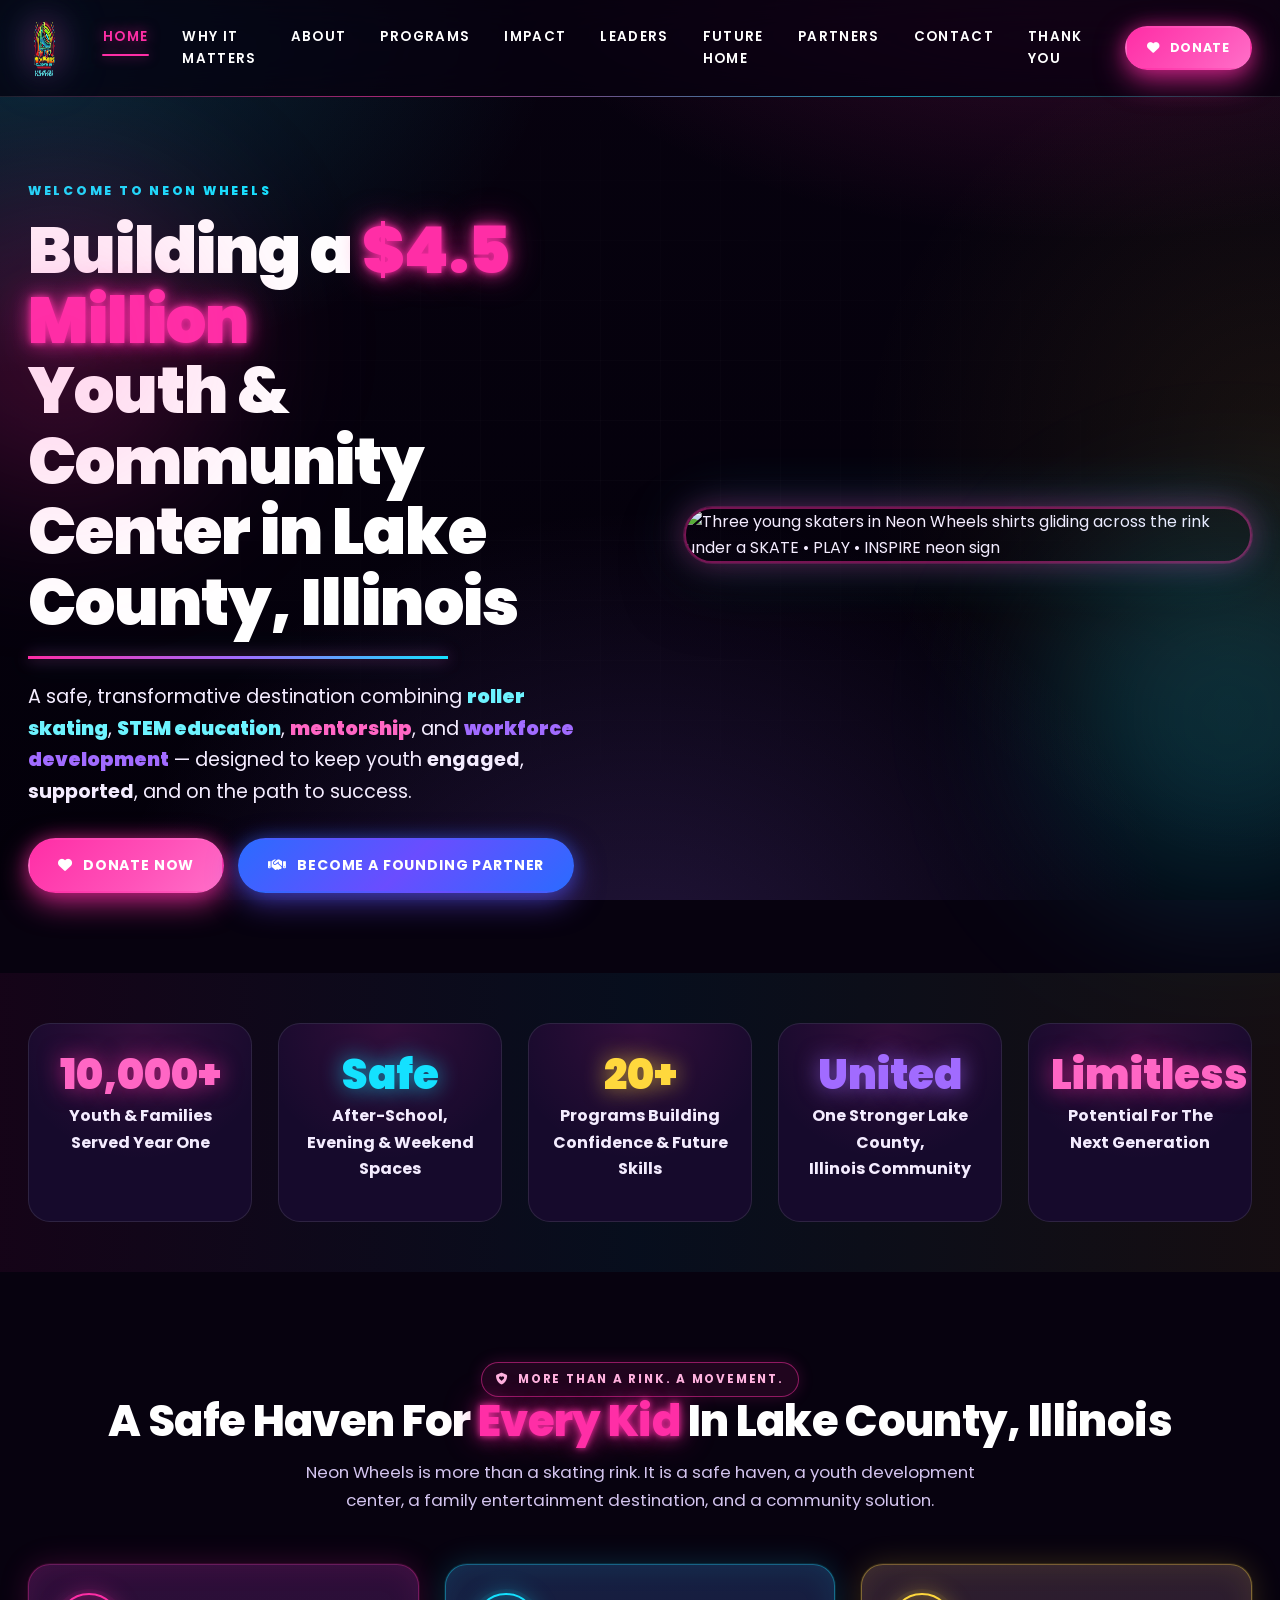
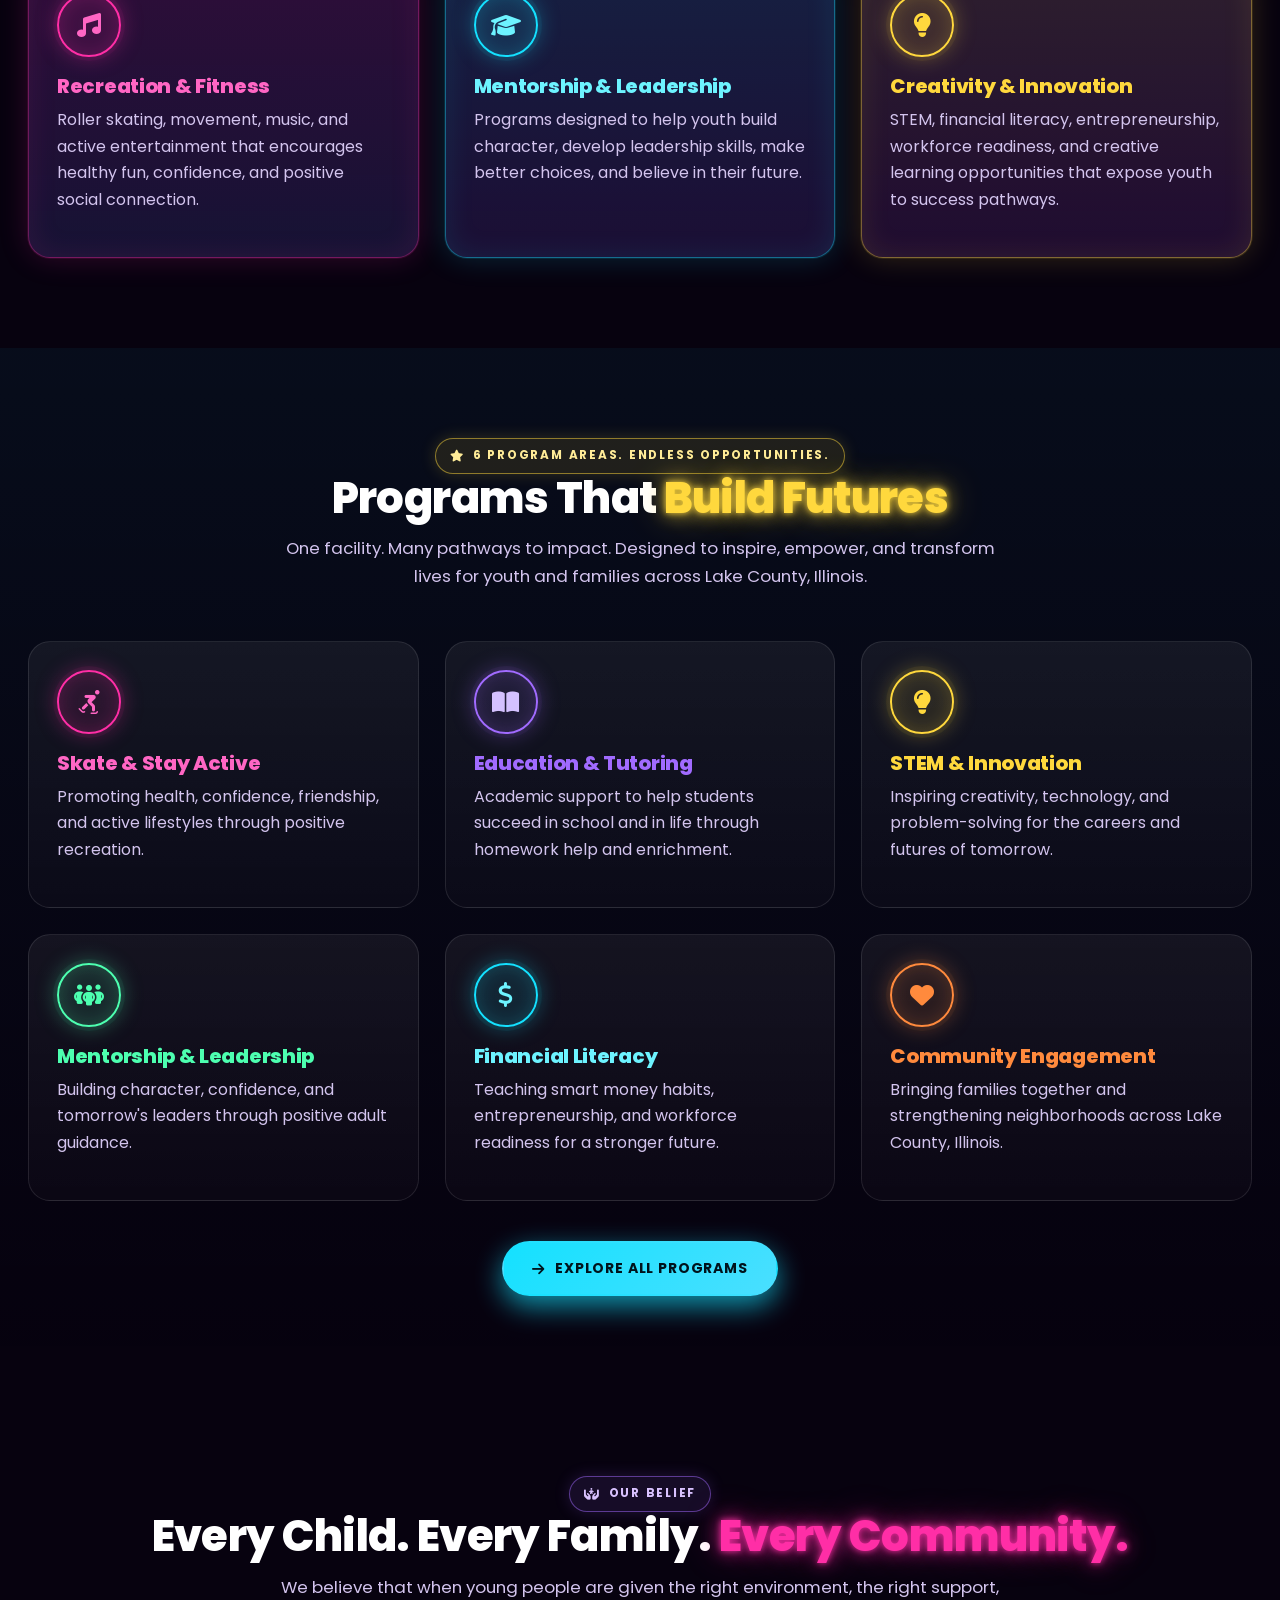
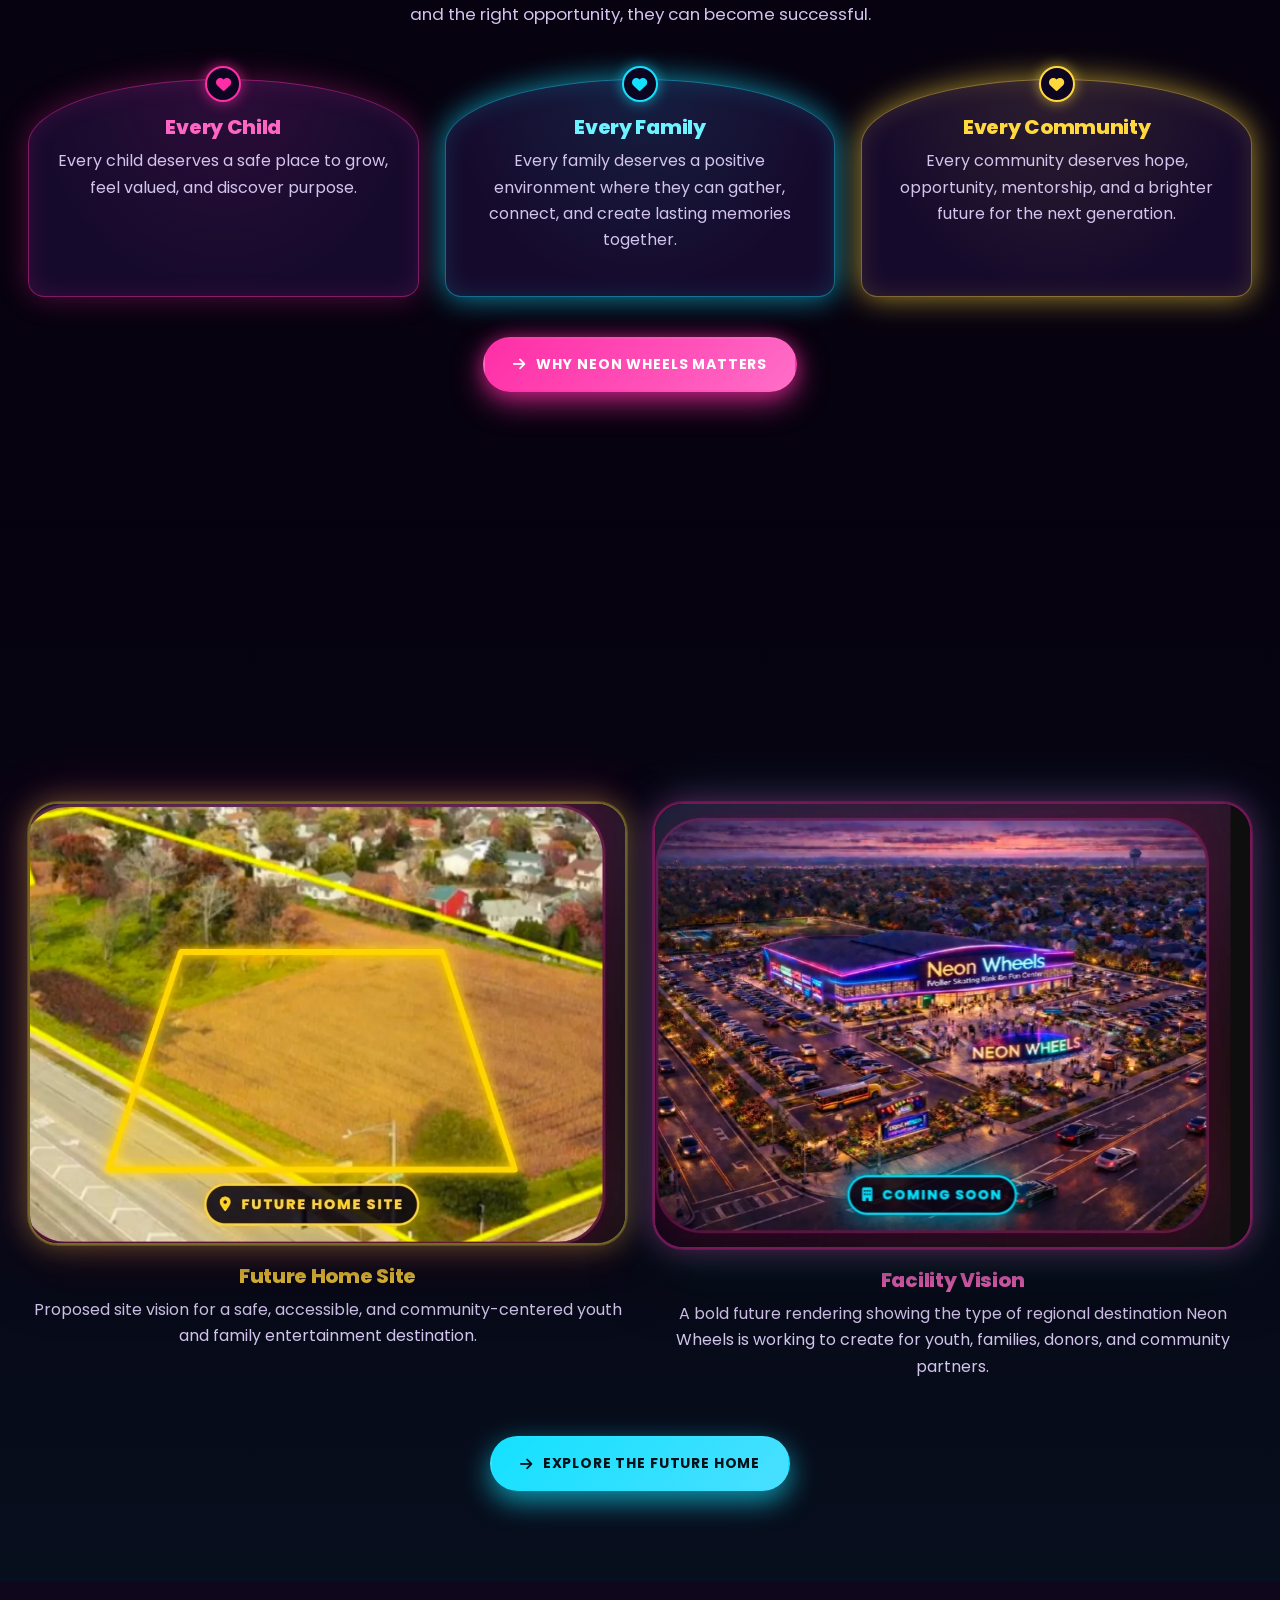
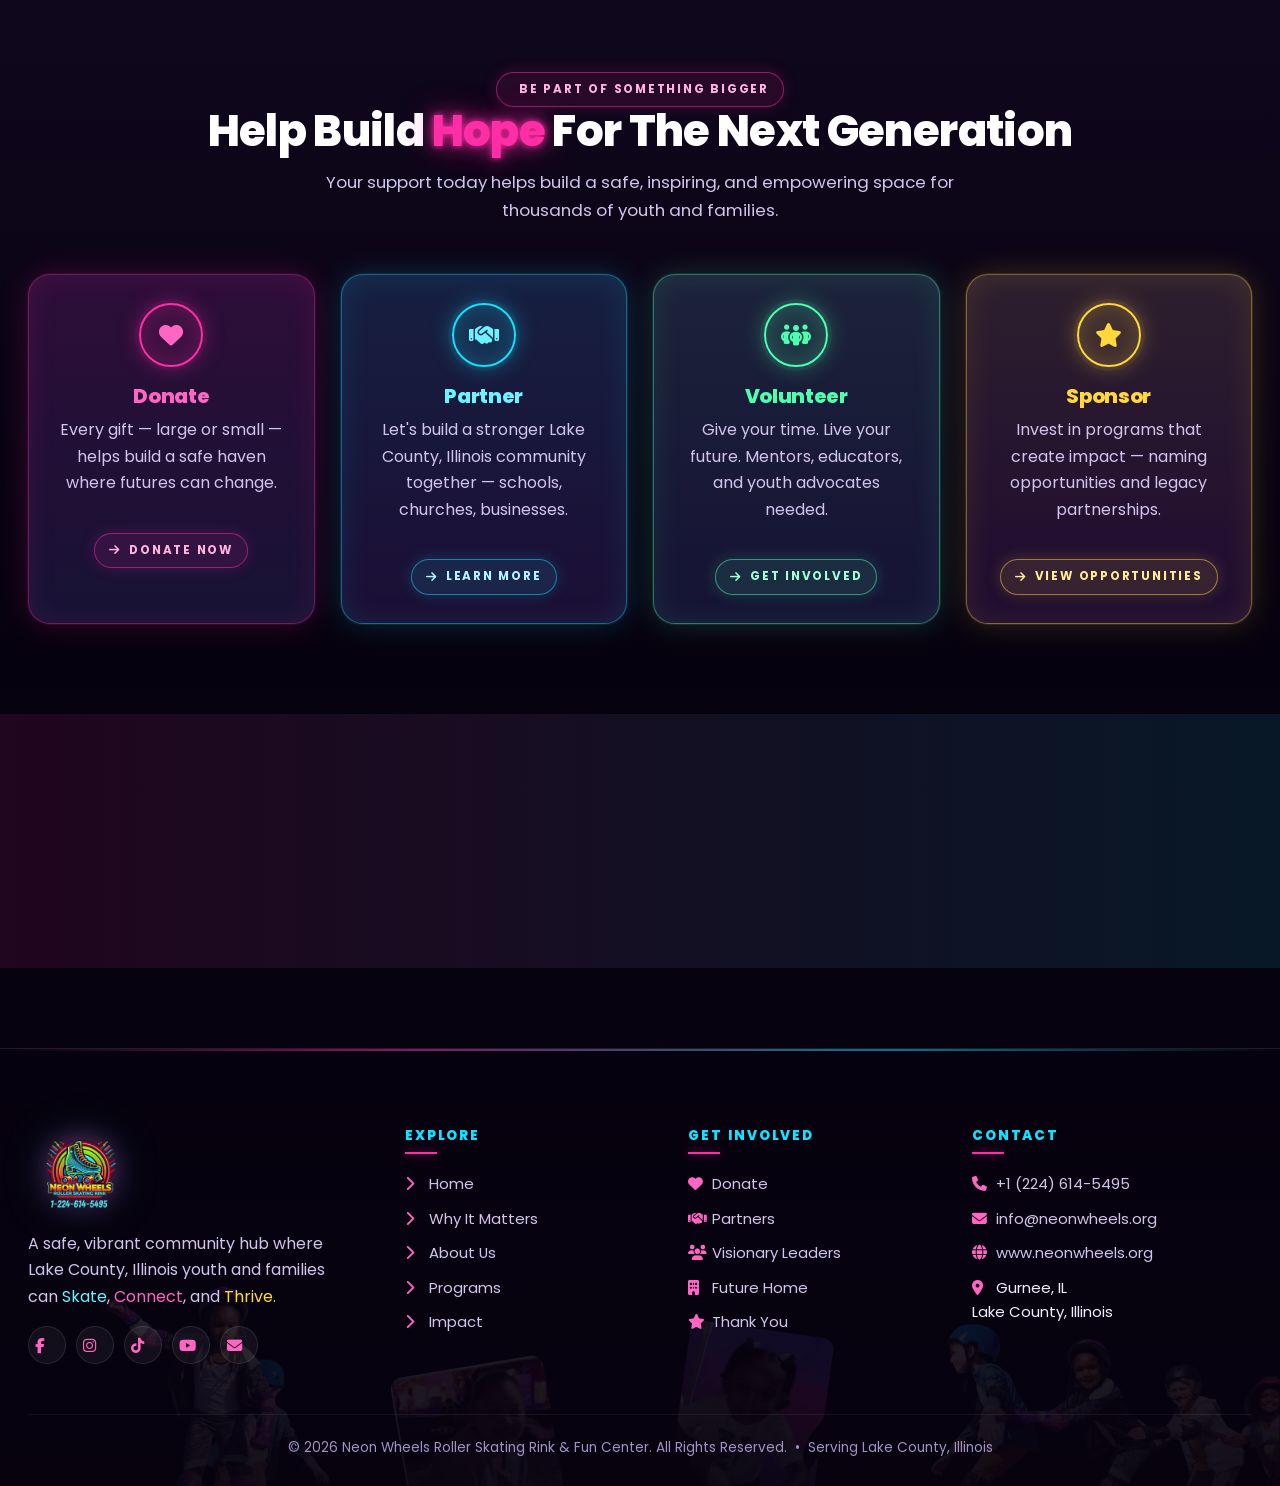
==== index.html @ 01888b35 "Home hero redesign + remove 501(c)(3) Nonprofit branding Home hero: - New copy matching design: eyeb" ====
<!DOCTYPE html>
<html lang="en">
<head>
<meta charset="UTF-8">
<meta name="viewport" content="width=device-width, initial-scale=1.0">
<title>Neon Wheels Roller Skating Rink & Fun Center | Transforming Youth & Community</title>
<meta name="description" content="A safe haven where Lake County, Illinois kids and families can skate, connect, learn, grow, and thrive. Programs that build futures.">
<link rel="icon" type="image/png" href="assets/images/logo.png">
<link rel="preconnect" href="https://fonts.googleapis.com">
<link rel="preconnect" href="https://fonts.gstatic.com" crossorigin>
<link href="https://fonts.googleapis.com/css2?family=Poppins:wght@400;500;600;700;800;900&family=Dancing+Script:wght@600;700&display=swap" rel="stylesheet">
<link rel="stylesheet" href="https://cdnjs.cloudflare.com/ajax/libs/font-awesome/6.5.0/css/all.min.css">
<link rel="stylesheet" href="assets/css/styles.css">
</head>
<body>

<!-- ============= HEADER ============= -->
<header class="site-header">
  <div class="nav-wrap">
    <a class="logo-link" href="index.html"><img src="assets/images/logo.png" alt="Neon Wheels Roller Skating Rink & Fun Center"></a>
    <button class="nav-toggle" aria-label="Toggle menu"><i class="fa-solid fa-bars"></i></button>
    <ul class="nav-menu" id="nav">
      <li><a href="index.html" class="active">Home</a></li>
      <li><a href="why-neon-wheels-matters.html">Why It Matters</a></li>
      <li><a href="about.html">About</a></li>
      <li><a href="programs.html">Programs</a></li>
      <li><a href="impact.html">Impact</a></li>
      <li><a href="leadership.html">Leaders</a></li>
      <li><a href="future-home.html">Future Home</a></li>
      <li><a href="partners.html">Partners</a></li>
      <li><a href="contact.html">Contact</a></li>
      <li><a href="thank-you.html">Thank You</a></li>
    </ul>
    <a href="donate.html" class="btn btn-pink btn-sm"><i class="fa-solid fa-heart"></i> Donate</a>
  </div>
</header>

<!-- ============= HERO ============= -->
<section class="hero">
  <div class="container">
    <div class="hero-grid">
      <div class="reveal">
        <span class="eyebrow">Welcome To Neon Wheels</span>
        <h1>
          Building a <span class="neon-text-pink">$4.5 Million</span><br>
          Youth &amp; Community<br>
          Center in Lake County, Illinois
        </h1>
        <hr class="neon-divider hero-divider">
        <p class="lead">A safe, transformative destination combining <span class="t-cyan fw-900">roller skating</span>, <span class="t-cyan fw-900">STEM education</span>, <span class="t-pink fw-900">mentorship</span>, and <span class="t-purple fw-900">workforce development</span> — designed to keep youth <strong>engaged</strong>, <strong>supported</strong>, and on the path to success.</p>
        <div class="cta-row mt-3">
          <a class="btn btn-pink pulse" href="donate.html"><i class="fa-solid fa-heart"></i> Donate Now</a>
          <a class="btn btn-founding" href="partners.html"><i class="fa-solid fa-handshake"></i> Become A Founding Partner</a>
        </div>
      </div>

      <div class="reveal">
        <div class="neon-frame pink">
          <img src="assets/images/doc/home-hero.png" alt="Three young skaters in Neon Wheels shirts gliding across the rink under a SKATE • PLAY • INSPIRE neon sign">
        </div>
      </div>
    </div>
  </div>

  <div class="blob" style="top: 10%; left: -8%; width: 320px; height: 320px; background: rgba(255,46,166,0.20);"></div>
  <div class="blob" style="top: 50%; right: -10%; width: 360px; height: 360px; background: rgba(20,225,255,0.18);"></div>
</section>

<!-- ============= IMPACT STATS BAND ============= -->
<section class="section-sm" style="background: linear-gradient(90deg, rgba(255,46,166,0.06), rgba(20,225,255,0.06), rgba(255,216,61,0.06));">
  <div class="container">
    <div class="grid grid-5">
      <div class="stat-card reveal">
        <div class="stat-num pink">10,000+</div>
        <div class="stat-label">Youth &amp; Families<br>Served Year One</div>
      </div>
      <div class="stat-card reveal">
        <div class="stat-num">Safe</div>
        <div class="stat-label">After-School,<br>Evening &amp; Weekend Spaces</div>
      </div>
      <div class="stat-card reveal">
        <div class="stat-num yellow">20+</div>
        <div class="stat-label">Programs Building<br>Confidence &amp; Future Skills</div>
      </div>
      <div class="stat-card reveal">
        <div class="stat-num purple">United</div>
        <div class="stat-label">One Stronger Lake County,<br>Illinois Community</div>
      </div>
      <div class="stat-card reveal">
        <div class="stat-num pink">Limitless</div>
        <div class="stat-label">Potential For The<br>Next Generation</div>
      </div>
    </div>
  </div>
</section>

<!-- ============= MORE THAN A RINK ============= -->
<section class="section">
  <div class="container">
    <div class="section-title reveal">
      <span class="badge badge-pink"><i class="fa-solid fa-shield-heart"></i> More Than A Rink. A Movement.</span>
      <h2>A Safe Haven For <span class="neon-text-pink">Every Kid</span> In Lake County, Illinois</h2>
      <p>Neon Wheels is more than a skating rink. It is a safe haven, a youth development center, a family entertainment destination, and a community solution.</p>
    </div>

    <div class="grid grid-3">

      <div class="neon-card reveal">
        <span class="icon-badge"><i class="fa-solid fa-music"></i></span>
        <h3 class="t-pink">Recreation &amp; Fitness</h3>
        <p>Roller skating, movement, music, and active entertainment that encourages healthy fun, confidence, and positive social connection.</p>
      </div>

      <div class="neon-card cyan reveal">
        <span class="icon-badge cyan"><i class="fa-solid fa-graduation-cap"></i></span>
        <h3 class="t-cyan">Mentorship &amp; Leadership</h3>
        <p>Programs designed to help youth build character, develop leadership skills, make better choices, and believe in their future.</p>
      </div>

      <div class="neon-card yellow reveal">
        <span class="icon-badge yellow"><i class="fa-solid fa-lightbulb"></i></span>
        <h3 class="t-yellow">Creativity &amp; Innovation</h3>
        <p>STEM, financial literacy, entrepreneurship, workforce readiness, and creative learning opportunities that expose youth to success pathways.</p>
      </div>

    </div>
  </div>
</section>

<!-- ============= PROGRAMS THAT BUILD FUTURES ============= -->
<section class="section" style="background: linear-gradient(180deg, rgba(20,225,255,0.05), transparent);">
  <div class="container">
    <div class="section-title reveal">
      <span class="badge badge-yellow"><i class="fa-solid fa-star"></i> 6 Program Areas. Endless Opportunities.</span>
      <h2>Programs That <span class="neon-text-yellow">Build Futures</span></h2>
      <p>One facility. Many pathways to impact. Designed to inspire, empower, and transform lives for youth and families across Lake County, Illinois.</p>
    </div>

    <div class="grid grid-3">

      <a href="programs.html" class="card reveal" style="text-decoration:none; color:inherit;">
        <span class="icon-badge"><i class="fa-solid fa-person-skating"></i></span>
        <h3 class="t-pink">Skate &amp; Stay Active</h3>
        <p>Promoting health, confidence, friendship, and active lifestyles through positive recreation.</p>
      </a>

      <a href="programs.html" class="card reveal" style="text-decoration:none; color:inherit;">
        <span class="icon-badge purple"><i class="fa-solid fa-book-open"></i></span>
        <h3 class="t-purple">Education &amp; Tutoring</h3>
        <p>Academic support to help students succeed in school and in life through homework help and enrichment.</p>
      </a>

      <a href="programs.html" class="card reveal" style="text-decoration:none; color:inherit;">
        <span class="icon-badge yellow"><i class="fa-solid fa-lightbulb"></i></span>
        <h3 class="t-yellow">STEM &amp; Innovation</h3>
        <p>Inspiring creativity, technology, and problem-solving for the careers and futures of tomorrow.</p>
      </a>

      <a href="programs.html" class="card reveal" style="text-decoration:none; color:inherit;">
        <span class="icon-badge green"><i class="fa-solid fa-people-group"></i></span>
        <h3 class="t-green">Mentorship &amp; Leadership</h3>
        <p>Building character, confidence, and tomorrow's leaders through positive adult guidance.</p>
      </a>

      <a href="programs.html" class="card reveal" style="text-decoration:none; color:inherit;">
        <span class="icon-badge cyan"><i class="fa-solid fa-dollar-sign"></i></span>
        <h3 class="t-cyan">Financial Literacy</h3>
        <p>Teaching smart money habits, entrepreneurship, and workforce readiness for a stronger future.</p>
      </a>

      <a href="programs.html" class="card reveal" style="text-decoration:none; color:inherit;">
        <span class="icon-badge orange"><i class="fa-solid fa-heart"></i></span>
        <h3 style="color:var(--orange);">Community Engagement</h3>
        <p>Bringing families together and strengthening neighborhoods across Lake County, Illinois.</p>
      </a>

    </div>

    <div class="t-center mt-4 reveal">
      <a class="btn btn-cyan" href="programs.html"><i class="fa-solid fa-arrow-right"></i> Explore All Programs</a>
    </div>
  </div>
</section>

<!-- ============= EVERY CHILD / EVERY FAMILY / EVERY COMMUNITY ============= -->
<section class="section">
  <div class="container">
    <div class="section-title reveal">
      <span class="badge badge-purple"><i class="fa-solid fa-hands-holding-child"></i> Our Belief</span>
      <h2>Every Child. Every Family. <span class="neon-text-pink">Every Community.</span></h2>
      <p>We believe that when young people are given the right environment, the right support, and the right opportunity, they can become successful.</p>
    </div>

    <div class="grid grid-3">

      <div class="heart-box reveal">
        <h3 class="t-pink">Every Child</h3>
        <p>Every child deserves a safe place to grow, feel valued, and discover purpose.</p>
      </div>

      <div class="heart-box cyan reveal">
        <h3 class="t-cyan">Every Family</h3>
        <p>Every family deserves a positive environment where they can gather, connect, and create lasting memories together.</p>
      </div>

      <div class="heart-box yellow reveal">
        <h3 class="t-yellow">Every Community</h3>
        <p>Every community deserves hope, opportunity, mentorship, and a brighter future for the next generation.</p>
      </div>

    </div>

    <div class="t-center mt-4 reveal">
      <a class="btn btn-pink" href="why-neon-wheels-matters.html"><i class="fa-solid fa-arrow-right"></i> Why Neon Wheels Matters</a>
    </div>
  </div>
</section>

<!-- ============= FUTURE HOME PREVIEW ============= -->
<section class="section" style="background: linear-gradient(180deg, transparent, rgba(20,225,255,0.06));">
  <div class="container">
    <div class="section-title reveal">
      <span class="badge badge-cyan"><i class="fa-solid fa-building"></i> The Future Home</span>
      <h2>From Vision To <span class="neon-text-cyan">Community Landmark</span></h2>
      <p>These future home visuals help donors, sponsors, and community partners see the dream becoming real — from the proposed site to the transformational facility vision we are building for Lake County, Illinois youth and families.</p>
    </div>

    <div class="grid grid-2">

      <div class="reveal">
        <div class="neon-frame yellow">
          <img src="assets/images/doc/home-future-site-preview.png" alt="Future Home Site — proposed land for Neon Wheels in Lake County, Illinois">
        </div>
        <h3 class="mt-2 t-yellow t-center">Future Home Site</h3>
        <p class="t-center">Proposed site vision for a safe, accessible, and community-centered youth and family entertainment destination.</p>
      </div>

      <div class="reveal">
        <div class="neon-frame pink">
          <img src="assets/images/doc/home-facility-vision-preview.png" alt="Facility Vision — bold rendering of the future Neon Wheels regional destination">
        </div>
        <h3 class="mt-2 t-pink t-center">Facility Vision</h3>
        <p class="t-center">A bold future rendering showing the type of regional destination Neon Wheels is working to create for youth, families, donors, and community partners.</p>
      </div>

    </div>

    <div class="t-center mt-4 reveal">
      <a class="btn btn-cyan" href="future-home.html"><i class="fa-solid fa-arrow-right"></i> Explore The Future Home</a>
    </div>
  </div>
</section>

<!-- ============= JOIN US CTA ============= -->
<section class="section" style="background: linear-gradient(180deg, rgba(161,107,255,0.06), transparent);">
  <div class="container">
    <div class="section-title reveal">
      <span class="badge badge-pink"><i class="fa-solid fa-hands-holding-heart"></i> Be Part Of Something Bigger</span>
      <h2>Help Build <span class="neon-text-pink">Hope</span> For The Next Generation</h2>
      <p>Your support today helps build a safe, inspiring, and empowering space for thousands of youth and families.</p>
    </div>

    <div class="grid grid-4">

      <a href="donate.html" class="neon-card reveal" style="text-decoration:none; color:inherit; text-align:center;">
        <span class="icon-badge"><i class="fa-solid fa-heart"></i></span>
        <h3 class="t-pink">Donate</h3>
        <p>Every gift — large or small — helps build a safe haven where futures can change.</p>
        <span class="badge badge-pink mt-2"><i class="fa-solid fa-arrow-right"></i> Donate Now</span>
      </a>

      <a href="partners.html" class="neon-card cyan reveal" style="text-decoration:none; color:inherit; text-align:center;">
        <span class="icon-badge cyan"><i class="fa-solid fa-handshake"></i></span>
        <h3 class="t-cyan">Partner</h3>
        <p>Let's build a stronger Lake County, Illinois community together — schools, churches, businesses.</p>
        <span class="badge badge-cyan mt-2"><i class="fa-solid fa-arrow-right"></i> Learn More</span>
      </a>

      <a href="contact.html" class="neon-card green reveal" style="text-decoration:none; color:inherit; text-align:center;">
        <span class="icon-badge green"><i class="fa-solid fa-people-group"></i></span>
        <h3 class="t-green">Volunteer</h3>
        <p>Give your time. Live your future. Mentors, educators, and youth advocates needed.</p>
        <span class="badge badge-green mt-2"><i class="fa-solid fa-arrow-right"></i> Get Involved</span>
      </a>

      <a href="partners.html" class="neon-card yellow reveal" style="text-decoration:none; color:inherit; text-align:center;">
        <span class="icon-badge yellow"><i class="fa-solid fa-star"></i></span>
        <h3 class="t-yellow">Sponsor</h3>
        <p>Invest in programs that create impact — naming opportunities and legacy partnerships.</p>
        <span class="badge badge-yellow mt-2"><i class="fa-solid fa-arrow-right"></i> View Opportunities</span>
      </a>

    </div>
  </div>
</section>

<!-- ============= LEGACY STRIP ============= -->
<section class="section-sm" style="background: linear-gradient(90deg, rgba(255,46,166,0.10), rgba(20,225,255,0.10));">
  <div class="container t-center reveal">
    <p class="script t-cyan" style="font-size:2rem; margin-bottom:0;">Entertainment • Education • Empowerment • Community</p>
    <p class="script t-pink" style="font-size:2.4rem;">Together, we are creating a legacy.</p>
  </div>
</section>

<!-- ============= FOOTER ============= -->
<footer class="site-footer">
  <div class="container">
    <div class="footer-grid">
      <div class="footer-logo">
        <img src="assets/images/logo.png" alt="Neon Wheels">
        <p>A safe, vibrant community hub where Lake County, Illinois youth and families can <span class="t-cyan">Skate</span>, <span class="t-pink">Connect</span>, and <span class="t-yellow">Thrive</span>.</p>
        <div class="social-row">
          <span><i class="fa-brands fa-facebook-f"></i></span>
          <span><i class="fa-brands fa-instagram"></i></span>
          <span><i class="fa-brands fa-tiktok"></i></span>
          <span><i class="fa-brands fa-youtube"></i></span>
          <span><i class="fa-solid fa-envelope"></i></span>
        </div>
      </div>
      <div>
        <h4>Explore</h4>
        <ul>
          <li><a href="index.html"><i class="fa-solid fa-chevron-right"></i>Home</a></li>
          <li><a href="why-neon-wheels-matters.html"><i class="fa-solid fa-chevron-right"></i>Why It Matters</a></li>
          <li><a href="about.html"><i class="fa-solid fa-chevron-right"></i>About Us</a></li>
          <li><a href="programs.html"><i class="fa-solid fa-chevron-right"></i>Programs</a></li>
          <li><a href="impact.html"><i class="fa-solid fa-chevron-right"></i>Impact</a></li>
        </ul>
      </div>
      <div>
        <h4>Get Involved</h4>
        <ul>
          <li><a href="donate.html"><i class="fa-solid fa-heart"></i>Donate</a></li>
          <li><a href="partners.html"><i class="fa-solid fa-handshake"></i>Partners</a></li>
          <li><a href="leadership.html"><i class="fa-solid fa-users"></i>Visionary Leaders</a></li>
          <li><a href="future-home.html"><i class="fa-solid fa-building"></i>Future Home</a></li>
          <li><a href="thank-you.html"><i class="fa-solid fa-star"></i>Thank You</a></li>
        </ul>
      </div>
      <div>
        <h4>Contact</h4>
        <ul>
          <li><i class="fa-solid fa-phone"></i><a href="tel:+12246145495">+1 (224) 614-5495</a></li>
          <li><i class="fa-solid fa-envelope"></i><a href="mailto:info@neonwheels.org">info@neonwheels.org</a></li>
          <li><i class="fa-solid fa-globe"></i><a href="https://www.neonwheels.org">www.neonwheels.org</a></li>
          <li><i class="fa-solid fa-location-dot"></i>Gurnee, IL<br>Lake County, Illinois</li>
        </ul>
      </div>
    </div>
    <div class="footer-copy">
      © 2026 Neon Wheels Roller Skating Rink &amp; Fun Center. All Rights Reserved. &nbsp;•&nbsp; Serving Lake County, Illinois
    </div>
  </div>
</footer>

<script src="assets/js/main.js"></script>
</body>
</html>
---- assets/css/styles.css ----
/* =============================================================
   NEON WHEELS — Professional Design System
   Bright neon brand on deep electric-night background
   ============================================================= */

:root {
  /* surfaces */
  --bg:        #07020f;
  --bg-2:      #0c0420;
  --bg-3:      #140632;
  --panel:     #160a2c;
  --panel-2:   #1d0d3a;
  --panel-3:   #220f44;
  --line:      rgba(255,255,255,0.10);
  --line-2:    rgba(255,255,255,0.06);

  /* text */
  --white:     #ffffff;
  --text:      #f4ecff;
  --text-soft: #d3c4ee;
  --text-mute: #a193c3;

  /* neon palette */
  --pink:        #ff2ea6;
  --pink-soft:   #ff66c4;
  --pink-glow:   rgba(255, 46, 166, 0.65);

  --cyan:        #14e1ff;
  --cyan-soft:   #6df3ff;
  --cyan-glow:   rgba(20, 225, 255, 0.65);

  --yellow:      #ffd83d;
  --yellow-soft: #ffe87a;
  --yellow-glow: rgba(255, 216, 61, 0.65);

  --purple:      #a16bff;
  --purple-glow: rgba(161, 107, 255, 0.65);

  --green:       #4dffb0;
  --green-glow:  rgba(77, 255, 176, 0.55);

  --orange:      #ff8a3d;
  --orange-glow: rgba(255, 138, 61, 0.55);

  --radius:    14px;
  --radius-lg: 22px;
  --radius-xl: 30px;
  --max:       1280px;

  --shadow-card: 0 18px 50px rgba(0,0,0,0.45);
}

/* -------- reset / base -------- */
*, *::before, *::after { box-sizing: border-box; }

html { scroll-behavior: smooth; }

html, body { margin: 0; padding: 0; }

body {
  background: var(--bg);
  color: var(--text);
  font-family: 'Poppins', -apple-system, BlinkMacSystemFont, 'Segoe UI', system-ui, sans-serif;
  font-size: 16px;
  line-height: 1.65;
  min-height: 100vh;
  -webkit-font-smoothing: antialiased;
  text-rendering: optimizeLegibility;
  position: relative;
  overflow-x: hidden;
}

/* ambient cosmic background */
body::before {
  content: "";
  position: fixed;
  inset: 0;
  background:
    radial-gradient(1100px 600px at 85% -10%, rgba(255,46,166,0.22), transparent 55%),
    radial-gradient(1000px 600px at 0% 5%, rgba(20,225,255,0.18), transparent 55%),
    radial-gradient(900px 800px at 50% 110%, rgba(161,107,255,0.20), transparent 60%),
    radial-gradient(700px 700px at 100% 50%, rgba(255,216,61,0.08), transparent 60%),
    linear-gradient(180deg, #07020f 0%, #03000a 100%);
  z-index: -2;
  pointer-events: none;
}

/* faint grid texture */
body::after {
  content: "";
  position: fixed;
  inset: 0;
  background-image:
    linear-gradient(rgba(255,255,255,0.02) 1px, transparent 1px),
    linear-gradient(90deg, rgba(255,255,255,0.02) 1px, transparent 1px);
  background-size: 60px 60px;
  z-index: -1;
  pointer-events: none;
  mask-image: radial-gradient(ellipse at center, black 0%, transparent 70%);
}

img { max-width: 100%; display: block; }

a { color: var(--cyan-soft); text-decoration: none; transition: color .2s, opacity .2s; }
a:hover { color: var(--pink-soft); }

/* -------- typography -------- */
h1, h2, h3, h4, h5 {
  font-family: 'Poppins', sans-serif;
  font-weight: 800;
  letter-spacing: -0.015em;
  line-height: 1.1;
  margin: 0 0 0.5em;
  color: #fff;
}
h1 { font-size: clamp(2.4rem, 5.2vw, 4.2rem); font-weight: 900; }
h2 { font-size: clamp(1.8rem, 3.4vw, 2.8rem); }
h3 { font-size: 1.25rem; }
p  { margin: 0 0 1em; color: var(--text-soft); }

.script {
  font-family: 'Dancing Script', 'Brush Script MT', cursive;
  font-weight: 700;
}

/* neon outlined text */
.neon-text-pink {
  color: var(--pink);
  text-shadow:
    0 0 6px rgba(255,46,166,0.9),
    0 0 18px rgba(255,46,166,0.7),
    0 0 36px rgba(255,46,166,0.45);
}
.neon-text-cyan {
  color: var(--cyan);
  text-shadow:
    0 0 6px rgba(20,225,255,0.9),
    0 0 18px rgba(20,225,255,0.65),
    0 0 36px rgba(20,225,255,0.45);
}
.neon-text-yellow {
  color: var(--yellow);
  text-shadow:
    0 0 6px rgba(255,216,61,0.9),
    0 0 18px rgba(255,216,61,0.65),
    0 0 36px rgba(255,216,61,0.45);
}
.neon-text-purple {
  color: var(--purple);
  text-shadow:
    0 0 6px rgba(161,107,255,0.9),
    0 0 18px rgba(161,107,255,0.65),
    0 0 36px rgba(161,107,255,0.45);
}

.t-pink   { color: var(--pink-soft); }
.t-cyan   { color: var(--cyan-soft); }
.t-yellow { color: var(--yellow); }
.t-purple { color: var(--purple); }
.t-green  { color: var(--green); }
.t-soft   { color: var(--text-soft); }
.t-mute   { color: var(--text-mute); }
.t-white  { color: #fff; }
.t-center { text-align: center; }

.eyebrow {
  display: inline-block;
  font-size: 0.78rem;
  font-weight: 800;
  letter-spacing: 0.22em;
  text-transform: uppercase;
  color: var(--cyan);
  margin-bottom: 14px;
}

/* -------- layout helpers -------- */
.container { max-width: var(--max); margin: 0 auto; padding: 0 28px; }
.section   { padding: 90px 0; position: relative; }
.section-sm{ padding: 50px 0; position: relative; }

.grid { display: grid; gap: 26px; }
.grid-2 { grid-template-columns: repeat(2, 1fr); }
.grid-3 { grid-template-columns: repeat(3, 1fr); }
.grid-4 { grid-template-columns: repeat(4, 1fr); }
.grid-5 { grid-template-columns: repeat(5, 1fr); }
.grid-6 { grid-template-columns: repeat(6, 1fr); }

@media (max-width: 1100px) {
  .grid-5 { grid-template-columns: repeat(3, 1fr); }
  .grid-6 { grid-template-columns: repeat(3, 1fr); }
  .grid-4 { grid-template-columns: repeat(2, 1fr); }
  .grid-3 { grid-template-columns: repeat(2, 1fr); }
}
@media (max-width: 900px) {
  .grid-5 { grid-template-columns: repeat(2, 1fr); }
  .grid-6 { grid-template-columns: repeat(2, 1fr); }
}
@media (max-width: 700px) {
  .grid-2, .grid-3, .grid-4, .grid-5, .grid-6 { grid-template-columns: 1fr !important; }
  .section { padding: 50px 0; }
  .section-sm { padding: 36px 0; }
  .container { padding: 0 18px; }
}

/* Inline-style grid overrides (used heavily in pages) */
@media (max-width: 950px) {
  [style*="grid-template-columns: 1.4fr"],
  [style*="grid-template-columns: 1.5fr"],
  [style*="grid-template-columns: 1.05fr"],
  [style*="grid-template-columns: 0.9fr"],
  [style*="grid-template-columns: 0.7fr"],
  [style*="grid-template-columns: auto 1fr auto"],
  [style*="grid-template-columns: 1fr 0.9fr"],
  [style*="grid-template-columns: 1fr 1fr"] {
    grid-template-columns: 1fr !important;
  }
  [style*="grid-column: span 2"] {
    grid-column: auto !important;
  }
}

.cta-row {
  display: flex; gap: 14px; flex-wrap: wrap; align-items: center;
}
.flex { display: flex; }
.flex-center { display: flex; align-items: center; justify-content: center; }

.mb-0{margin-bottom:0;} .mb-1{margin-bottom:10px;} .mb-2{margin-bottom:20px;}
.mb-3{margin-bottom:30px;} .mt-1{margin-top:10px;} .mt-2{margin-top:20px;}
.mt-3{margin-top:30px;} .mt-4{margin-top:40px;}

/* -------- HEADER -------- */
.site-header {
  position: sticky;
  top: 0;
  z-index: 100;
  background: rgba(7,2,15,0.78);
  backdrop-filter: blur(18px) saturate(140%);
  -webkit-backdrop-filter: blur(18px) saturate(140%);
  border-bottom: 1px solid var(--line);
}
.site-header::after {
  content: "";
  position: absolute; left: 0; right: 0; bottom: -1px; height: 1px;
  background: linear-gradient(90deg, transparent, var(--pink) 30%, var(--cyan) 70%, transparent);
  opacity: 0.6;
}
.nav-wrap {
  max-width: var(--max);
  margin: 0 auto;
  padding: 12px 28px;
  display: flex; align-items: center; justify-content: space-between; gap: 28px;
}
.logo-link { display: flex; align-items: center; }
.logo-link img {
  height: 72px; width: auto;
  filter: drop-shadow(0 0 16px rgba(255,46,166,0.45)) drop-shadow(0 0 24px rgba(20,225,255,0.25));
  transition: filter .25s, transform .25s;
}
.logo-link:hover img {
  filter: drop-shadow(0 0 22px rgba(255,46,166,0.75)) drop-shadow(0 0 32px rgba(20,225,255,0.5));
  transform: scale(1.03);
}
.nav-menu {
  display: flex; list-style: none; margin: 0; padding: 0; gap: 6px;
}
.nav-menu a {
  display: inline-block;
  color: #fff;
  font-weight: 600;
  font-size: 0.84rem;
  text-transform: uppercase;
  letter-spacing: 0.1em;
  padding: 10px 14px;
  border-radius: 999px;
  position: relative;
  transition: color .2s, background .2s;
}
.nav-menu a:hover {
  color: var(--pink-soft);
  background: rgba(255,46,166,0.08);
}
.nav-menu a.active {
  color: var(--pink);
  text-shadow: 0 0 14px var(--pink-glow);
}
.nav-menu a.active::after {
  content: "";
  position: absolute;
  left: 18%; right: 18%; bottom: 2px;
  height: 2px;
  background: var(--pink);
  border-radius: 2px;
  box-shadow: 0 0 12px var(--pink-glow);
}
.nav-toggle {
  display: none;
  background: transparent;
  border: 1px solid var(--line);
  color: #fff;
  padding: 10px 13px;
  border-radius: 10px;
  font-size: 1.1rem;
  cursor: pointer;
}
@media (max-width: 1100px) {
  .nav-menu { display: none; }
  .nav-toggle { display: inline-flex; }
  .nav-menu.open {
    display: flex; flex-direction: column;
    position: absolute; top: 100%; left: 0; right: 0;
    background: rgba(7,2,15,0.98); padding: 18px 28px; gap: 6px;
    border-bottom: 1px solid var(--line);
  }
  .logo-link img { height: 56px; }
}

/* -------- BUTTONS -------- */
.btn {
  display: inline-flex; align-items: center; justify-content: center; gap: 10px;
  padding: 14px 28px;
  border-radius: 999px;
  font-weight: 700;
  font-size: 0.88rem;
  letter-spacing: 0.06em;
  text-transform: uppercase;
  text-decoration: none;
  cursor: pointer;
  border: 2px solid transparent;
  transition: transform .18s cubic-bezier(.16,1,.3,1), box-shadow .25s, background .25s, color .25s, border-color .25s;
  position: relative;
  white-space: nowrap;
}
.btn:hover { transform: translateY(-2px); }
.btn:active { transform: translateY(0); }

.btn-pink {
  background: linear-gradient(135deg, #ff2ea6 0%, #ff52b9 60%, #ff6fc8 100%);
  color: #fff;
  box-shadow: 0 10px 30px var(--pink-glow), 0 0 18px rgba(255,46,166,0.4);
}
.btn-pink:hover { color: #fff; box-shadow: 0 14px 36px var(--pink-glow), 0 0 30px rgba(255,46,166,0.65); }

.btn-cyan {
  background: linear-gradient(135deg, #14e1ff 0%, #4adfff 100%);
  color: #00131c;
  box-shadow: 0 10px 28px var(--cyan-glow);
}
.btn-cyan:hover { color: #00131c; box-shadow: 0 14px 36px var(--cyan-glow); }

.btn-yellow {
  background: linear-gradient(135deg, #ffd83d 0%, #ffea7e 100%);
  color: #2a1a00;
  box-shadow: 0 10px 28px var(--yellow-glow);
}

.btn-outline {
  background: rgba(255,255,255,0.04);
  color: #fff;
  border-color: rgba(255,255,255,0.25);
  backdrop-filter: blur(6px);
}
.btn-outline:hover {
  color: var(--cyan);
  border-color: var(--cyan);
  box-shadow: 0 0 18px var(--cyan-glow);
}

.btn-ghost-pink {
  background: rgba(255,46,166,0.10);
  color: var(--pink-soft);
  border-color: rgba(255,46,166,0.45);
}
.btn-ghost-pink:hover { color: #fff; background: rgba(255,46,166,0.20); box-shadow: 0 0 22px var(--pink-glow); }

/* Founding Partner — blue → purple → blue gradient */
.btn-founding {
  background: linear-gradient(135deg, #2b6bff 0%, #6a4dff 50%, #2b6bff 100%);
  color: #fff;
  box-shadow: 0 10px 30px rgba(106,77,255,0.5), 0 0 18px rgba(43,107,255,0.4);
}
.btn-founding:hover {
  color: #fff;
  box-shadow: 0 14px 36px rgba(106,77,255,0.7), 0 0 30px rgba(43,107,255,0.6);
}

/* Hero divider — short pink→cyan gradient line under the h1 */
.neon-divider.hero-divider {
  margin: 18px 0 22px;
  max-width: 420px;
  height: 3px;
  background: linear-gradient(90deg, var(--pink) 0%, var(--purple) 50%, var(--cyan) 100%);
  box-shadow: 0 0 14px rgba(255,46,166,0.5), 0 0 22px rgba(20,225,255,0.4);
}

.btn-sm { padding: 10px 20px; font-size: 0.78rem; }

/* -------- BADGES -------- */
.badge {
  display: inline-flex; align-items: center; gap: 8px;
  padding: 7px 14px;
  border-radius: 999px;
  font-size: 0.74rem; font-weight: 700;
  letter-spacing: 0.15em; text-transform: uppercase;
  border: 1px solid var(--line);
  background: rgba(255,255,255,0.04);
}
.badge-pink   { color:#ffb3df; border-color:rgba(255,46,166,0.5);  background:rgba(255,46,166,0.10); box-shadow: 0 0 16px rgba(255,46,166,0.18); }
.badge-cyan   { color:#b8f4ff; border-color:rgba(20,225,255,0.5);  background:rgba(20,225,255,0.10); box-shadow: 0 0 16px rgba(20,225,255,0.18); }
.badge-yellow { color:#ffec98; border-color:rgba(255,216,61,0.5);  background:rgba(255,216,61,0.10); box-shadow: 0 0 16px rgba(255,216,61,0.18); }
.badge-purple { color:#d9c2ff; border-color:rgba(161,107,255,0.5); background:rgba(161,107,255,0.10); box-shadow: 0 0 16px rgba(161,107,255,0.18); }
.badge-green  { color:#a4ffd7; border-color:rgba(77,255,176,0.5);  background:rgba(77,255,176,0.10); box-shadow: 0 0 16px rgba(77,255,176,0.18); }

/* -------- CARDS -------- */
.card {
  background: linear-gradient(180deg, rgba(255,255,255,0.06), rgba(255,255,255,0.02));
  border: 1px solid var(--line);
  border-radius: var(--radius-lg);
  padding: 28px;
  transition: transform .25s cubic-bezier(.16,1,.3,1), border-color .25s, box-shadow .25s;
}
.card:hover {
  transform: translateY(-4px);
  border-color: rgba(255,255,255,0.18);
  box-shadow: var(--shadow-card);
}

.neon-card {
  position: relative;
  background:
    linear-gradient(180deg, rgba(255,46,166,0.10), rgba(20,225,255,0.04)),
    var(--panel);
  border-radius: var(--radius-lg);
  padding: 28px;
  border: 1.5px solid rgba(255,46,166,0.35);
  box-shadow:
    inset 0 0 30px rgba(255,46,166,0.10),
    0 0 0 1px rgba(255,46,166,0.10),
    0 0 30px rgba(255,46,166,0.18);
  transition: transform .25s, box-shadow .25s, border-color .25s;
}
.neon-card:hover {
  transform: translateY(-4px);
  border-color: rgba(255,46,166,0.65);
  box-shadow:
    inset 0 0 32px rgba(255,46,166,0.16),
    0 0 0 1px rgba(255,46,166,0.30),
    0 0 50px rgba(255,46,166,0.32);
}

.neon-card.cyan {
  background: linear-gradient(180deg, rgba(20,225,255,0.10), rgba(161,107,255,0.04)), var(--panel);
  border-color: rgba(20,225,255,0.40);
  box-shadow: inset 0 0 30px rgba(20,225,255,0.10), 0 0 0 1px rgba(20,225,255,0.10), 0 0 30px rgba(20,225,255,0.18);
}
.neon-card.cyan:hover { border-color: rgba(20,225,255,0.65); box-shadow: inset 0 0 32px rgba(20,225,255,0.16), 0 0 0 1px rgba(20,225,255,0.30), 0 0 50px rgba(20,225,255,0.32); }

.neon-card.yellow {
  background: linear-gradient(180deg, rgba(255,216,61,0.10), rgba(255,46,166,0.04)), var(--panel);
  border-color: rgba(255,216,61,0.40);
  box-shadow: inset 0 0 30px rgba(255,216,61,0.10), 0 0 0 1px rgba(255,216,61,0.10), 0 0 30px rgba(255,216,61,0.18);
}
.neon-card.yellow:hover { border-color: rgba(255,216,61,0.65); box-shadow: inset 0 0 32px rgba(255,216,61,0.16), 0 0 0 1px rgba(255,216,61,0.30), 0 0 50px rgba(255,216,61,0.32); }

.neon-card.purple {
  background: linear-gradient(180deg, rgba(161,107,255,0.12), rgba(20,225,255,0.04)), var(--panel);
  border-color: rgba(161,107,255,0.40);
  box-shadow: inset 0 0 30px rgba(161,107,255,0.10), 0 0 0 1px rgba(161,107,255,0.10), 0 0 30px rgba(161,107,255,0.18);
}
.neon-card.purple:hover { border-color: rgba(161,107,255,0.65); box-shadow: inset 0 0 32px rgba(161,107,255,0.16), 0 0 0 1px rgba(161,107,255,0.30), 0 0 50px rgba(161,107,255,0.32); }

.neon-card.green {
  background: linear-gradient(180deg, rgba(77,255,176,0.10), rgba(20,225,255,0.04)), var(--panel);
  border-color: rgba(77,255,176,0.40);
  box-shadow: inset 0 0 30px rgba(77,255,176,0.10), 0 0 0 1px rgba(77,255,176,0.10), 0 0 30px rgba(77,255,176,0.18);
}
.neon-card.green:hover { border-color: rgba(77,255,176,0.65); box-shadow: inset 0 0 32px rgba(77,255,176,0.16), 0 0 0 1px rgba(77,255,176,0.30), 0 0 50px rgba(77,255,176,0.32); }

.neon-card.orange {
  background: linear-gradient(180deg, rgba(255,138,61,0.10), rgba(255,46,166,0.04)), var(--panel);
  border-color: rgba(255,138,61,0.40);
  box-shadow: inset 0 0 30px rgba(255,138,61,0.10), 0 0 0 1px rgba(255,138,61,0.10), 0 0 30px rgba(255,138,61,0.18);
}
.neon-card.orange:hover { border-color: rgba(255,138,61,0.65); box-shadow: inset 0 0 32px rgba(255,138,61,0.16), 0 0 0 1px rgba(255,138,61,0.30), 0 0 50px rgba(255,138,61,0.32); }

/* -------- ICON BADGES -------- */
.icon-badge {
  width: 64px; height: 64px;
  border-radius: 50%;
  display: inline-flex; align-items: center; justify-content: center;
  background: rgba(255,46,166,0.10);
  border: 2px solid var(--pink);
  color: var(--pink-soft);
  font-size: 1.5rem;
  margin-bottom: 18px;
  box-shadow:
    0 0 0 4px rgba(255,46,166,0.06),
    inset 0 0 18px rgba(255,46,166,0.18),
    0 0 22px rgba(255,46,166,0.35);
  transition: transform .25s, box-shadow .25s;
}
.icon-badge:hover { transform: scale(1.08) rotate(-3deg); }

.icon-badge.cyan   { background: rgba(20,225,255,0.10); border-color: var(--cyan); color: var(--cyan-soft); box-shadow: 0 0 0 4px rgba(20,225,255,0.06), inset 0 0 18px rgba(20,225,255,0.18), 0 0 22px rgba(20,225,255,0.35); }
.icon-badge.yellow { background: rgba(255,216,61,0.10); border-color: var(--yellow); color: var(--yellow); box-shadow: 0 0 0 4px rgba(255,216,61,0.06), inset 0 0 18px rgba(255,216,61,0.18), 0 0 22px rgba(255,216,61,0.35); }
.icon-badge.purple { background: rgba(161,107,255,0.10); border-color: var(--purple); color: #d4c1ff; box-shadow: 0 0 0 4px rgba(161,107,255,0.06), inset 0 0 18px rgba(161,107,255,0.18), 0 0 22px rgba(161,107,255,0.35); }
.icon-badge.green  { background: rgba(77,255,176,0.10); border-color: var(--green); color: var(--green); box-shadow: 0 0 0 4px rgba(77,255,176,0.06), inset 0 0 18px rgba(77,255,176,0.18), 0 0 22px rgba(77,255,176,0.35); }
.icon-badge.orange { background: rgba(255,138,61,0.10); border-color: var(--orange); color: var(--orange); box-shadow: 0 0 0 4px rgba(255,138,61,0.06), inset 0 0 18px rgba(255,138,61,0.18), 0 0 22px rgba(255,138,61,0.35); }

.icon-badge.sm { width: 48px; height: 48px; font-size: 1.15rem; margin-bottom: 12px; }
.icon-badge.lg { width: 84px; height: 84px; font-size: 2rem; }

/* -------- NEON FRAME (for images) -------- */
.neon-frame {
  position: relative;
  border-radius: var(--radius-xl);
  overflow: hidden;
  border: 2px solid rgba(20,225,255,0.4);
  box-shadow:
    0 0 0 1px rgba(20,225,255,0.20),
    0 0 30px rgba(20,225,255,0.30),
    0 0 60px rgba(255,46,166,0.20),
    0 25px 60px rgba(0,0,0,0.55);
}
.neon-frame.pink { border-color: rgba(255,46,166,0.45); box-shadow: 0 0 0 1px rgba(255,46,166,0.20), 0 0 30px rgba(255,46,166,0.35), 0 0 60px rgba(20,225,255,0.20), 0 25px 60px rgba(0,0,0,0.55); }
.neon-frame.yellow { border-color: rgba(255,216,61,0.45); box-shadow: 0 0 0 1px rgba(255,216,61,0.20), 0 0 30px rgba(255,216,61,0.35), 0 0 60px rgba(255,46,166,0.20), 0 25px 60px rgba(0,0,0,0.55); }
.neon-frame.purple { border-color: rgba(161,107,255,0.45); box-shadow: 0 0 0 1px rgba(161,107,255,0.20), 0 0 30px rgba(161,107,255,0.35), 0 0 60px rgba(20,225,255,0.20), 0 25px 60px rgba(0,0,0,0.55); }
.neon-frame img { width: 100%; height: 100%; object-fit: cover; display: block; }

/* -------- HERO -------- */
.hero {
  padding: 80px 0 80px;
  position: relative;
}
.hero-grid {
  display: grid;
  grid-template-columns: 1.05fr 1fr;
  gap: 60px;
  align-items: center;
}
@media (max-width: 950px) { .hero-grid { grid-template-columns: 1fr; gap: 40px; } }
.hero h1 { font-size: clamp(2.4rem, 5.8vw, 4rem); margin-bottom: 18px; }
.hero p  { font-size: 1.06rem; max-width: 580px; }
.hero .lead { font-size: 1.2rem; color: var(--text); }

/* -------- HEART SHAPE -------- */
.heart-shape {
  --heart-color: var(--pink);
  --heart-glow:  var(--pink-glow);
  position: relative;
  width: 280px;
  padding: 60px 26px 50px;
  margin: 30px auto;
  text-align: center;
  background:
    radial-gradient(ellipse at top, rgba(255,46,166,0.12), transparent 70%),
    var(--panel);
  border: 2px solid var(--heart-color);
  box-shadow:
    inset 0 0 22px rgba(255,46,166,0.16),
    0 0 28px var(--heart-glow);
  /* heart via clip-path */
  clip-path: path('M140,260 C140,260 0,170 0,90 C0,40 40,0 90,0 C120,0 140,20 140,50 C140,20 160,0 190,0 C240,0 280,40 280,90 C280,170 140,260 140,260 Z');
  min-height: 260px;
}

.heart-shape.cyan   { --heart-color: var(--cyan);   --heart-glow: var(--cyan-glow);
  background: radial-gradient(ellipse at top, rgba(20,225,255,0.12), transparent 70%), var(--panel);
  box-shadow: inset 0 0 22px rgba(20,225,255,0.16), 0 0 28px var(--heart-glow);
}
.heart-shape.yellow { --heart-color: var(--yellow); --heart-glow: var(--yellow-glow);
  background: radial-gradient(ellipse at top, rgba(255,216,61,0.12), transparent 70%), var(--panel);
  box-shadow: inset 0 0 22px rgba(255,216,61,0.16), 0 0 28px var(--heart-glow);
}

/* heart-style decorative box (rounded with notch top) when clip-path is too restrictive for content */
.heart-box {
  position: relative;
  background: radial-gradient(ellipse at top, rgba(255,46,166,0.10), transparent 70%), var(--panel);
  border: 1.5px solid rgba(255,46,166,0.45);
  border-radius: 50% 50% 16px 16px / 30% 30% 16px 16px;
  padding: 36px 28px 26px;
  text-align: center;
  box-shadow:
    inset 0 0 25px rgba(255,46,166,0.14),
    0 0 30px rgba(255,46,166,0.30);
}
.heart-box::before {
  content: "\f004";
  font-family: "Font Awesome 6 Free";
  font-weight: 900;
  position: absolute;
  top: -14px; left: 50%; transform: translateX(-50%);
  width: 36px; height: 36px;
  background: var(--bg-2);
  border: 2px solid var(--pink);
  color: var(--pink);
  border-radius: 50%;
  display: flex; align-items: center; justify-content: center;
  font-size: 0.95rem;
  box-shadow: 0 0 14px var(--pink-glow);
}
.heart-box.cyan { border-color: rgba(20,225,255,0.45); background: radial-gradient(ellipse at top, rgba(20,225,255,0.10), transparent 70%), var(--panel); box-shadow: inset 0 0 25px rgba(20,225,255,0.14), 0 0 30px var(--cyan-glow); }
.heart-box.cyan::before { border-color: var(--cyan); color: var(--cyan); box-shadow: 0 0 14px var(--cyan-glow); }
.heart-box.yellow { border-color: rgba(255,216,61,0.45); background: radial-gradient(ellipse at top, rgba(255,216,61,0.10), transparent 70%), var(--panel); box-shadow: inset 0 0 25px rgba(255,216,61,0.14), 0 0 30px var(--yellow-glow); }
.heart-box.yellow::before { border-color: var(--yellow); color: var(--yellow); box-shadow: 0 0 14px var(--yellow-glow); }

/* -------- SECTION TITLE -------- */
.section-title { text-align: center; margin-bottom: 50px; }
.section-title h2 { margin-bottom: 14px; }
.section-title p { max-width: 720px; margin: 0 auto; color: var(--text-soft); font-size: 1.05rem; }

/* -------- DIVIDERS -------- */
.neon-divider {
  height: 2px;
  background: linear-gradient(90deg, transparent, rgba(255,46,166,0.6) 18%, rgba(20,225,255,0.6) 50%, rgba(255,46,166,0.6) 82%, transparent);
  box-shadow: 0 0 12px rgba(255,46,166,0.4);
  border: 0;
  margin: 60px auto;
  max-width: 80%;
}
.neon-divider.small { max-width: 200px; margin: 22px auto; }

/* -------- FUNDING NEED ROW -------- */
.need-row {
  display: grid;
  grid-template-columns: 80px 1fr auto;
  gap: 22px;
  align-items: center;
  padding: 22px 0;
  border-bottom: 1px solid var(--line-2);
}
.need-row:last-child { border-bottom: 0; }
.need-row h3 {
  color: var(--pink-soft);
  margin: 0 0 4px;
  font-size: 1rem;
  text-transform: uppercase;
  letter-spacing: 0.07em;
}
.need-row p { color: var(--text-mute); margin: 0; font-size: 0.92rem; line-height: 1.5; }
.need-row .amount {
  color: var(--yellow);
  font-weight: 900;
  font-size: 1.3rem;
  white-space: nowrap;
  text-shadow: 0 0 14px var(--yellow-glow);
}

/* -------- STATS -------- */
.stat-card {
  background: var(--panel);
  border: 1.5px solid var(--line);
  border-radius: var(--radius-lg);
  padding: 30px 22px;
  text-align: center;
  position: relative;
  overflow: hidden;
  transition: transform .25s, border-color .25s, box-shadow .25s;
}
.stat-card::before {
  content: "";
  position: absolute; inset: 0;
  background: radial-gradient(circle at 50% 0%, rgba(255,46,166,0.12), transparent 60%);
  z-index: 0;
}
.stat-card > * { position: relative; z-index: 1; }
.stat-card:hover { transform: translateY(-4px); border-color: rgba(255,46,166,0.5); box-shadow: 0 0 40px rgba(255,46,166,0.25); }

.stat-num {
  font-size: 2.6rem;
  font-weight: 900;
  line-height: 1;
  margin-bottom: 8px;
  color: var(--cyan);
  text-shadow: 0 0 22px var(--cyan-glow);
}
.stat-num.pink   { color: var(--pink-soft); text-shadow: 0 0 22px var(--pink-glow); }
.stat-num.yellow { color: var(--yellow);    text-shadow: 0 0 22px var(--yellow-glow); }
.stat-num.purple { color: var(--purple);    text-shadow: 0 0 22px var(--purple-glow); }
.stat-label { color: var(--text); font-size: 1rem; font-weight: 700; margin-bottom: 8px; }

/* -------- LIST -------- */
.list-clean { list-style: none; padding: 0; margin: 0; }
.list-clean li {
  padding: 8px 0 8px 30px;
  position: relative;
  color: var(--text-soft);
  font-size: 0.97rem;
}
.list-clean li::before {
  content: "\f00c";
  font-family: "Font Awesome 6 Free";
  font-weight: 900;
  position: absolute; left: 0; top: 8px;
  color: var(--pink);
  font-size: 0.85rem;
}
.list-clean.cyan li::before { color: var(--cyan); }
.list-clean.yellow li::before { color: var(--yellow); }

/* -------- LEADER CARD -------- */
.leader-card {
  background: var(--panel);
  border-radius: var(--radius-xl);
  border: 1.5px solid rgba(255,46,166,0.40);
  overflow: hidden;
  box-shadow: 0 0 40px rgba(255,46,166,0.22), 0 25px 50px rgba(0,0,0,0.45);
  transition: transform .3s cubic-bezier(.16,1,.3,1), box-shadow .3s, border-color .3s;
}
.leader-card:hover {
  transform: translateY(-6px);
  border-color: var(--pink);
  box-shadow: 0 0 60px rgba(255,46,166,0.40), 0 35px 70px rgba(0,0,0,0.55);
}
.leader-card.cyan { border-color: rgba(20,225,255,0.40); box-shadow: 0 0 40px rgba(20,225,255,0.22), 0 25px 50px rgba(0,0,0,0.45); }
.leader-card.cyan:hover { border-color: var(--cyan); box-shadow: 0 0 60px rgba(20,225,255,0.40), 0 35px 70px rgba(0,0,0,0.55); }
.leader-card.purple { border-color: rgba(161,107,255,0.40); box-shadow: 0 0 40px rgba(161,107,255,0.25), 0 25px 50px rgba(0,0,0,0.45); }
.leader-card.purple:hover { border-color: var(--purple); box-shadow: 0 0 60px rgba(161,107,255,0.45), 0 35px 70px rgba(0,0,0,0.55); }

.leader-card .img-wrap { aspect-ratio: 1/1; overflow: hidden; position: relative; }
.leader-card .img-wrap::after {
  content: "";
  position: absolute; inset: 0;
  background: linear-gradient(180deg, transparent 60%, rgba(7,2,15,0.6) 100%);
}
.leader-card img { width: 100%; height: 100%; object-fit: cover; transition: transform .5s; }
.leader-card:hover img { transform: scale(1.04); }
.leader-card .body { padding: 26px; }
.leader-card h3 { color: var(--cyan); margin-bottom: 4px; font-size: 1.35rem; }
.leader-card .role {
  color: var(--pink-soft);
  font-family: 'Dancing Script', cursive;
  font-weight: 700;
  font-size: 1.2rem;
  margin-bottom: 14px;
}
.leader-card p { font-size: 0.95rem; line-height: 1.6; }
.leader-card .contact-line { font-size: 0.9rem; color: var(--text-mute); }
.leader-card .contact-line i { color: var(--pink); margin-right: 6px; width: 16px; }

/* -------- FOOTER -------- */
.site-footer {
  margin-top: 80px;
  position: relative;
  padding: 80px 0 26px;
  background:
    linear-gradient(180deg, rgba(7,2,15,0.78), rgba(7,2,15,0.95)),
    url('../images/footer-bg.png') center/cover no-repeat;
  border-top: 1px solid var(--line);
}
.site-footer::before {
  content: "";
  position: absolute; left: 0; right: 0; top: 0; height: 2px;
  background: linear-gradient(90deg, transparent, var(--pink) 30%, var(--cyan) 70%, transparent);
  opacity: 0.5;
}
.footer-grid {
  display: grid;
  grid-template-columns: 1.4fr 1fr 1fr 1.2fr;
  gap: 50px;
}
@media (max-width: 900px) { .footer-grid { grid-template-columns: 1fr 1fr; } }
@media (max-width: 560px) { .footer-grid { grid-template-columns: 1fr; } }

.footer-grid h4 {
  color: var(--cyan);
  text-transform: uppercase;
  letter-spacing: 0.14em;
  font-size: 0.85rem;
  margin-bottom: 18px;
  position: relative;
  padding-bottom: 10px;
}
.footer-grid h4::after {
  content: "";
  position: absolute; left: 0; bottom: 0;
  width: 32px; height: 2px;
  background: var(--pink);
  box-shadow: 0 0 10px var(--pink-glow);
}
.footer-grid ul { list-style: none; padding: 0; margin: 0; }
.footer-grid li { margin-bottom: 10px; font-size: 0.93rem; }
.footer-grid a { color: var(--text-soft); transition: color .2s, padding-left .2s; }
.footer-grid a:hover { color: var(--pink-soft); padding-left: 4px; }
.footer-grid i { width: 18px; color: var(--pink-soft); margin-right: 6px; }
.footer-logo img {
  height: 88px;
  filter: drop-shadow(0 0 12px rgba(255,46,166,0.4)) drop-shadow(0 0 20px rgba(20,225,255,0.25));
  margin-bottom: 14px;
}
.footer-copy {
  margin-top: 50px;
  padding-top: 22px;
  border-top: 1px solid var(--line-2);
  text-align: center;
  color: var(--text-mute);
  font-size: 0.85rem;
}
.social-row {
  display: flex; gap: 10px; margin-top: 14px;
}
.social-row a,
.social-row span {
  width: 38px; height: 38px;
  border-radius: 50%;
  background: rgba(255,255,255,0.05);
  border: 1px solid var(--line);
  display: flex; align-items: center; justify-content: center;
  color: #fff;
  font-size: 0.95rem;
  transition: transform .2s, background .2s, border-color .2s, box-shadow .2s, color .2s;
}
.social-row a:hover {
  transform: translateY(-3px);
  background: rgba(255,46,166,0.15);
  border-color: var(--pink);
  color: var(--pink-soft);
  box-shadow: 0 0 18px var(--pink-glow);
}

/* -------- FORM -------- */
.form label {
  display: block;
  font-size: 0.78rem;
  letter-spacing: 0.12em;
  text-transform: uppercase;
  color: var(--cyan-soft);
  font-weight: 700;
  margin-bottom: 6px;
}
.form input, .form select, .form textarea {
  width: 100%;
  background: rgba(255,255,255,0.04);
  border: 1.5px solid var(--line);
  border-radius: 12px;
  color: #fff;
  padding: 14px 16px;
  font-family: inherit;
  font-size: 0.95rem;
  margin-bottom: 16px;
  transition: border-color .2s, box-shadow .2s, background .2s;
}
.form input::placeholder, .form textarea::placeholder { color: var(--text-mute); }
.form input:focus, .form select:focus, .form textarea:focus {
  outline: none;
  border-color: var(--pink);
  background: rgba(255,46,166,0.05);
  box-shadow: 0 0 0 3px rgba(255,46,166,0.18), 0 0 22px rgba(255,46,166,0.20);
}
.form textarea { min-height: 130px; resize: vertical; }

/* -------- TABLE -------- */
.table {
  width: 100%;
  border-collapse: separate;
  border-spacing: 0;
  background: var(--panel);
  border-radius: var(--radius-lg);
  overflow: hidden;
  border: 1px solid var(--line);
}
.table th, .table td {
  padding: 16px 22px; text-align: left;
  border-bottom: 1px solid var(--line-2);
}
.table th {
  background: rgba(255,255,255,0.06);
  color: var(--cyan);
  text-transform: uppercase;
  letter-spacing: 0.12em;
  font-size: 0.78rem;
  font-weight: 800;
}
.table tr:last-child td { border-bottom: 0; }
.table tbody tr:nth-child(even) td { background: rgba(255,255,255,0.02); }
.table tbody tr:hover td { background: rgba(255,46,166,0.05); }

/* -------- SCROLL REVEAL -------- */
.reveal { opacity: 0; transform: translateY(30px); transition: opacity .8s, transform .8s; }
.reveal.in { opacity: 1; transform: translateY(0); }

/* -------- PAGE TITLE -------- */
.page-title {
  padding: 80px 0 30px;
  text-align: center;
  position: relative;
}
.page-title .badge { margin-bottom: 16px; }

/* -------- DECORATIVE BLOBS -------- */
.blob {
  position: absolute;
  border-radius: 50%;
  filter: blur(80px);
  pointer-events: none;
  z-index: 0;
}

/* -------- ROLLER SKATE DECORATION -------- */
.skate-deco {
  font-size: clamp(5rem, 12vw, 9rem);
  color: var(--pink);
  text-shadow: 0 0 24px var(--pink-glow), 0 0 50px rgba(20,225,255,0.4);
  line-height: 1;
}

/* -------- PILL / TAG -------- */
.pill {
  display: inline-block;
  padding: 8px 14px;
  border-radius: 999px;
  font-size: 0.82rem;
  font-weight: 700;
  background: rgba(255,46,166,0.12);
  color: var(--pink-soft);
  border: 1px solid rgba(255,46,166,0.35);
  margin: 4px 6px 4px 0;
}
.pill.cyan { background: rgba(20,225,255,0.12); color: var(--cyan-soft); border-color: rgba(20,225,255,0.35); }
.pill.yellow { background: rgba(255,216,61,0.12); color: var(--yellow); border-color: rgba(255,216,61,0.35); }

/* -------- HOME PAGE LAND HERO (yellow trapezoid overlay) -------- */
.land-hero {
  position: relative;
  border-radius: var(--radius-xl);
  overflow: hidden;
  aspect-ratio: 4/3;
  border: 2px solid rgba(255,46,166,0.30);
  box-shadow: 0 0 40px rgba(255,46,166,0.20), 0 25px 60px rgba(0,0,0,0.55);
}
.land-hero img { width: 100%; height: 100%; object-fit: cover; display: block; }
.land-hero svg {
  position: absolute; inset: 0;
  width: 100%; height: 100%;
}
.land-hero .label {
  position: absolute;
  bottom: 22px; left: 50%; transform: translateX(-50%);
  background: rgba(7,2,15,0.85);
  border: 1.5px solid var(--yellow);
  color: var(--yellow);
  padding: 8px 18px;
  border-radius: 999px;
  font-size: 0.82rem;
  font-weight: 800;
  letter-spacing: 0.16em;
  text-transform: uppercase;
  box-shadow: 0 0 22px var(--yellow-glow);
  white-space: nowrap;
  z-index: 3;
}

/* slideshow slides inside .land-hero */
.land-hero .hero-slide {
  position: absolute;
  inset: 0;
  opacity: 0;
  animation-duration: 14s;
  animation-timing-function: ease-in-out;
  animation-iteration-count: infinite;
}
.land-hero .hero-slide:nth-child(1) {
  opacity: 1;
  animation-name: heroSlideA;
}
.land-hero .hero-slide:nth-child(2) {
  animation-name: heroSlideB;
}
@keyframes heroSlideA {
  0%, 42% { opacity: 1; }
  50%, 92% { opacity: 0; }
  100% { opacity: 1; }
}
@keyframes heroSlideB {
  0%, 42% { opacity: 0; }
  50%, 92% { opacity: 1; }
  100% { opacity: 0; }
}
.land-hero .label.cyan-label {
  border-color: var(--cyan);
  color: var(--cyan);
  box-shadow: 0 0 22px var(--cyan-glow);
}

/* -------- ANIMATIONS -------- */
@keyframes pulseGlow {
  0%, 100% { box-shadow: 0 0 30px rgba(255,46,166,0.4), 0 0 60px rgba(255,46,166,0.15); }
  50%      { box-shadow: 0 0 45px rgba(255,46,166,0.65), 0 0 90px rgba(255,46,166,0.30); }
}
.pulse { animation: pulseGlow 3s ease-in-out infinite; }

@keyframes float {
  0%, 100% { transform: translateY(0); }
  50% { transform: translateY(-8px); }
}
.floaty { animation: float 4s ease-in-out infinite; }

/* -------- UTIL -------- */
.relative { position: relative; }
.text-lg { font-size: 1.1rem; }
.text-xl { font-size: 1.3rem; }
.fw-900 { font-weight: 900; }
.no-margin { margin: 0; }
.gap-sm { gap: 12px; }
.align-center { align-items: center; }
.justify-between { justify-content: space-between; }

/* -------- MAP EMBED -------- */
.map-frame {
  position: relative;
  border-radius: var(--radius-xl);
  overflow: hidden;
  border: 2px solid rgba(20,225,255,0.4);
  box-shadow:
    0 0 0 1px rgba(20,225,255,0.20),
    0 0 30px rgba(20,225,255,0.30),
    0 0 60px rgba(255,46,166,0.20),
    0 25px 60px rgba(0,0,0,0.55);
  aspect-ratio: 16/10;
}
.map-frame iframe {
  position: absolute;
  inset: 0;
  width: 100%;
  height: 100%;
  border: 0;
  filter: hue-rotate(220deg) invert(0.92) saturate(1.2) contrast(0.9);
}

/* -------- CONTACT INFO CARD (used on Home + Contact) -------- */
.info-card {
  display: flex;
  gap: 18px;
  align-items: center;
  background: linear-gradient(180deg, rgba(255,255,255,0.05), rgba(255,255,255,0.02));
  border: 1.5px solid var(--line);
  border-radius: var(--radius-lg);
  padding: 22px;
  transition: transform .2s, border-color .25s, box-shadow .25s;
  text-decoration: none;
  color: inherit;
}
.info-card:hover {
  transform: translateY(-3px);
  border-color: rgba(255,46,166,0.55);
  box-shadow: 0 0 26px rgba(255,46,166,0.25);
  color: inherit;
}
.info-card .info-icon {
  flex-shrink: 0;
  width: 60px; height: 60px;
  border-radius: 50%;
  display: flex; align-items: center; justify-content: center;
  background: rgba(255,46,166,0.10);
  border: 2px solid var(--pink);
  color: var(--pink-soft);
  font-size: 1.3rem;
  box-shadow: 0 0 18px var(--pink-glow);
}
.info-card.cyan .info-icon { background: rgba(20,225,255,0.10); border-color: var(--cyan); color: var(--cyan-soft); box-shadow: 0 0 18px var(--cyan-glow); }
.info-card.yellow .info-icon { background: rgba(255,216,61,0.10); border-color: var(--yellow); color: var(--yellow); box-shadow: 0 0 18px var(--yellow-glow); }
.info-card .info-label {
  font-size: 0.75rem;
  letter-spacing: 0.15em;
  text-transform: uppercase;
  color: var(--text-mute);
  font-weight: 700;
  margin-bottom: 4px;
}
.info-card .info-value {
  font-weight: 700;
  color: #fff;
  font-size: 1rem;
  line-height: 1.4;
  word-break: break-word;
}

/* -------- MORE RESPONSIVE -------- */
@media (max-width: 640px) {
  h1 { font-size: 2.1rem !important; }
  h2 { font-size: 1.6rem !important; }
  h3 { font-size: 1.1rem; }
  .hero { padding: 50px 0 40px; }
  .hero-grid { gap: 30px; }
  .section-title { margin-bottom: 32px; }
  .nav-wrap { padding: 10px 16px; gap: 12px; }
  .logo-link img { height: 48px; }
  .btn { padding: 12px 22px; font-size: 0.8rem; }
  .btn-sm { padding: 9px 16px; font-size: 0.7rem; }
  .footer-logo img { height: 70px; }
  .stat-num { font-size: 2rem; }
  .neon-card, .card { padding: 20px; }
  .neon-divider { margin: 36px auto; max-width: 90%; }
  .nav-menu.open a { font-size: 0.95rem; padding: 12px 14px; }
}

@media (max-width: 480px) {
  .container { padding: 0 14px; }
  .section { padding: 40px 0; }
  .hero { padding: 36px 0 30px; }
  h1 { font-size: 1.85rem !important; }
  .nav-wrap > .btn { padding: 8px 14px; font-size: 0.7rem; }
  .heart-box { padding: 30px 18px 22px; }
  .heart-box::before { width: 30px; height: 30px; font-size: 0.8rem; top: -12px; }
}

/* prevent images from overflowing their containers */
img { max-width: 100%; height: auto; }

/* prevent horizontal scroll */
html, body { overflow-x: hidden; max-width: 100vw; }

/* table responsive */
@media (max-width: 640px) {
  .table th, .table td { padding: 10px 12px; font-size: 0.85rem; }
}


/* =============================================================
   MOBILE PERFECTION — comprehensive overrides
   Catches every inline-styled grid, flex row, badge, image, and decoration
   ============================================================= */

/* TABLET / SMALL DESKTOP (<= 1024px) — make page padding consistent */
@media (max-width: 1024px) {
  .container { padding: 0 22px; }
  .section { padding: 70px 0; }
}

/* MOBILE PORTRAIT + SMALL TABLET (<= 768px) */
@media (max-width: 768px) {
  /* --- LAYOUT BASICS --- */
  .container { padding: 0 18px; }
  .section { padding: 48px 0; }
  .section-sm { padding: 32px 0; }
  .page-title { padding: 50px 0 24px; }

  /* --- ANY inline grid-template-columns stacks to 1fr --- */
  [style*="grid-template-columns"] {
    grid-template-columns: 1fr !important;
  }
  [style*="grid-column: span"], [style*="grid-column:span"] {
    grid-column: auto !important;
  }
  /* Inline gap overrides: tighten */
  [style*="gap: 40px"], [style*="gap:40px"],
  [style*="gap: 50px"], [style*="gap:50px"],
  [style*="gap: 36px"], [style*="gap:36px"] {
    gap: 24px !important;
  }

  /* --- TYPOGRAPHY --- */
  h1 { font-size: clamp(1.7rem, 7vw, 2.4rem) !important; line-height: 1.15; }
  h2 { font-size: clamp(1.4rem, 5.5vw, 2rem) !important; line-height: 1.18; }
  h3 { font-size: 1.1rem; }
  p { font-size: 0.97rem; }
  .text-lg { font-size: 1rem; }
  .text-xl { font-size: 1.15rem; }
  .lead { font-size: 1rem !important; }

  /* Reduce huge inline script font sizes */
  .script[style*="2.4rem"], .script[style*="2rem"], .script[style*="1.8rem"], .script[style*="1.6rem"] {
    font-size: 1.5rem !important;
    line-height: 1.3 !important;
  }

  /* --- HEADER --- */
  .nav-wrap { padding: 10px 14px; gap: 8px; }
  .logo-link img { height: 46px !important; }
  .site-header .btn { padding: 9px 14px; font-size: 0.7rem; }
  .nav-toggle { padding: 8px 11px; font-size: 1rem; }

  /* --- HERO --- */
  .hero { padding: 30px 0 40px; }
  .hero-grid { gap: 28px; }
  .hero .lead { font-size: 1rem; }

  /* --- BUTTONS — bigger tap targets --- */
  .btn {
    padding: 12px 20px;
    font-size: 0.78rem;
    min-height: 44px;
    flex: 0 1 auto;
  }
  .btn-sm { padding: 9px 14px; font-size: 0.7rem; min-height: 38px; }
  .cta-row { gap: 10px; }

  /* --- CARDS --- */
  .neon-card, .card { padding: 20px 18px; }
  .card { border-radius: 18px; }
  .neon-card { border-radius: 20px; }

  /* --- ICON BADGES --- */
  .icon-badge { width: 52px; height: 52px; font-size: 1.15rem; margin-bottom: 14px; }
  .icon-badge.sm { width: 40px; height: 40px; font-size: 0.85rem; margin-bottom: 10px; }
  .icon-badge.lg { width: 62px; height: 62px; font-size: 1.4rem; }

  /* Override inline min-width on icon-badges (they're set in HTML) */
  [style*="min-width:64px"], [style*="min-width: 64px"],
  [style*="min-width:84px"], [style*="min-width: 84px"] {
    min-width: 48px !important;
  }

  /* --- NEED ROW (Home: Breaking Down the Need) --- */
  .need-row {
    grid-template-columns: 44px 1fr !important;
    column-gap: 12px !important;
    row-gap: 4px !important;
    padding: 16px 0;
  }
  .need-row > div:nth-child(1) { grid-row: 1 / span 2; }
  .need-row > div:nth-child(2) { grid-column: 2; }
  .need-row .amount {
    grid-column: 2;
    text-align: left;
    font-size: 1.05rem;
    margin-top: 4px;
  }
  .need-row h3 { font-size: 0.95rem; }
  .need-row p { font-size: 0.85rem; }

  /* --- STATS --- */
  .stat-num { font-size: 1.9rem; }
  .stat-card { padding: 22px 16px; }

  /* --- HEART BOX — never absolutely positioned on mobile --- */
  .heart-box {
    position: static !important;
    right: auto !important;
    bottom: auto !important;
    max-width: 100% !important;
    margin: 16px auto !important;
    padding: 28px 20px 22px;
  }

  /* --- DECORATIVE BLOBS hide on small screens --- */
  .blob { display: none; }

  /* --- SKATE DECORATION smaller --- */
  .skate-deco {
    font-size: clamp(3.5rem, 14vw, 5rem) !important;
  }

  /* --- IMAGES with hardcoded inline widths --- */
  img[style*="width:180px"][style*="height:220px"],
  img[style*="width: 180px"] {
    width: 100% !important;
    max-width: 220px !important;
    height: auto !important;
    aspect-ratio: 3/4;
    object-fit: cover;
  }
  img[style*="width:160px"][style*="height:160px"],
  img[style*="width: 160px"] {
    width: 120px !important;
    height: 120px !important;
  }
  img[style*="width:140px"][style*="height:140px"] {
    width: 110px !important;
    height: 110px !important;
  }
  img[style*="width:220px"] {
    width: 100% !important;
    max-width: 200px !important;
    height: auto !important;
  }

  /* --- LOGO inside About page mission column --- */
  img[style*="height:180px"] { height: auto !important; max-height: 130px !important; }
  img[style*="height:160px"] { height: auto !important; max-height: 130px !important; }

  /* --- INFO CARD --- */
  .info-card { padding: 16px; gap: 14px; }
  .info-card .info-icon { width: 50px; height: 50px; font-size: 1.05rem; flex-shrink: 0; }
  .info-card .info-label { font-size: 0.7rem; letter-spacing: 0.12em; }
  .info-card .info-value { font-size: 0.9rem; word-break: break-word; overflow-wrap: anywhere; }

  /* --- MAP --- */
  .map-frame { aspect-ratio: 4/3; min-height: 280px; }

  /* --- LAND-HERO label --- */
  .land-hero { aspect-ratio: 4/3; }
  .land-hero .label {
    font-size: 0.66rem;
    padding: 6px 12px;
    bottom: 14px;
    letter-spacing: 0.12em;
  }

  /* --- LEADER CARD --- */
  .leader-card .body { padding: 20px 18px; }
  .leader-card h3 { font-size: 1.2rem; }
  .leader-card .role { font-size: 1.05rem; }

  /* --- BADGE --- */
  .badge { font-size: 0.68rem; padding: 6px 12px; letter-spacing: 0.12em; }

  /* --- PILL --- */
  .pill { font-size: 0.72rem; padding: 6px 10px; }

  /* --- TABLES — let them scroll horizontally if needed --- */
  .table { font-size: 0.82rem; }
  .table th, .table td { padding: 10px 12px; }

  /* --- FORM --- */
  .form input, .form select, .form textarea {
    padding: 12px 14px;
    font-size: 0.95rem;
    margin-bottom: 12px;
  }
  .form label { font-size: 0.72rem; }

  /* --- SECTION TITLE --- */
  .section-title { margin-bottom: 28px; }
  .section-title h2 br { display: none; }
  .section-title p { font-size: 0.95rem; }

  /* --- BR INSIDE H1/H2 stop forcing breaks on small screens --- */
  h1 br, h2 br { display: none; }

  /* --- FOOTER --- */
  .site-footer { padding: 50px 0 18px; margin-top: 40px; }
  .footer-grid { gap: 32px; }
  .footer-grid h4 { margin-bottom: 12px; font-size: 0.82rem; }
  .footer-grid li { font-size: 0.88rem; margin-bottom: 8px; }
  .footer-logo img { height: 70px; }
  .footer-copy { font-size: 0.78rem; margin-top: 30px; line-height: 1.6; }

  /* --- DIVIDER --- */
  .neon-divider { margin: 32px auto; max-width: 92%; }

  /* --- NAV MENU OPEN --- */
  .nav-menu.open a {
    font-size: 0.95rem;
    padding: 12px 14px;
    border-bottom: 1px solid var(--line-2);
  }
  .nav-menu.open a:last-child { border-bottom: 0; }

  /* --- ANY FLEX ROW that uses inline display:flex with badge → maintain row not column --- */
  [style*="display:flex"][style*="gap:18px"][style*="align-items:center"] > .icon-badge {
    flex-shrink: 0;
  }
}

/* MOBILE PHONE (<= 480px) — final polish */
@media (max-width: 480px) {
  .container { padding: 0 14px; }
  .section { padding: 38px 0; }
  .section-sm { padding: 26px 0; }
  .hero { padding: 22px 0 30px; }

  h1 { font-size: 1.5rem !important; }
  h2 { font-size: 1.25rem !important; }
  h3 { font-size: 1rem; }

  .neon-card, .card { padding: 18px 14px; }
  .stat-num { font-size: 1.7rem; }

  /* Stack ALL CTA rows vertically full-width */
  .cta-row .btn {
    width: 100%;
    justify-content: center;
  }
  .cta-row { flex-direction: column; align-items: stretch; }

  /* But not header CTA */
  .site-header .cta-row .btn,
  .site-header .btn { width: auto; }

  /* Buttons smaller */
  .btn { padding: 12px 18px; font-size: 0.74rem; }
  .btn-sm { padding: 8px 12px; font-size: 0.66rem; }

  /* Logo and nav further shrink */
  .logo-link img { height: 40px !important; }
  .site-header .btn { padding: 7px 11px; font-size: 0.62rem; }
  .nav-wrap { padding: 8px 12px; gap: 6px; }

  /* Land-hero label very small */
  .land-hero .label {
    font-size: 0.55rem;
    padding: 4px 8px;
    bottom: 10px;
  }

  /* Map */
  .map-frame { aspect-ratio: 1/1; min-height: 240px; }

  /* Hide heart-box decorations on very small screens for clarity */
  .heart-box {
    width: 100% !important;
    max-width: 280px !important;
    padding: 26px 16px 20px;
  }
  .heart-box::before { width: 28px; height: 28px; font-size: 0.78rem; top: -10px; }

  /* Footer */
  .footer-grid { gap: 26px; }
  .footer-logo img { height: 60px; }
  .footer-copy { font-size: 0.72rem; }

  /* Tighten neon-card flex rows */
  .neon-card[style*="display:flex"],
  .card[style*="display:flex"] {
    gap: 12px !important;
  }

  /* Tables → make horizontally scrollable in their wrapper */
  .table { font-size: 0.78rem; }
  .table th, .table td { padding: 8px 10px; }

  /* Long emails / words */
  .info-value, .footer-grid a {
    word-break: break-word;
    overflow-wrap: anywhere;
  }

  /* Skate deco */
  .skate-deco { font-size: 3rem !important; }

  /* Form */
  .form input, .form select, .form textarea {
    padding: 11px 12px;
    font-size: 0.92rem;
  }
}

/* MOBILE EXTRA-SMALL (<= 360px) — last-resort */
@media (max-width: 360px) {
  .container { padding: 0 12px; }
  h1 { font-size: 1.35rem !important; }
  .btn { padding: 11px 14px; font-size: 0.7rem; }
  .nav-wrap .btn i { display: none; }
  .footer-grid { gap: 22px; }
}

/* Wrap tables in overflow on small screens */
@media (max-width: 640px) {
  .table { display: block; overflow-x: auto; white-space: nowrap; }
  .table thead, .table tbody, .table tr { display: table; width: 100%; table-layout: fixed; }
}


/* =============================================================
   HERO MOBILE — center-align, bigger bolder headline
   ============================================================= */
@media (max-width: 768px) {
  .hero { text-align: center; }

  /* Bigger, bolder, tighter headline */
  .hero h1 {
    font-size: clamp(2.5rem, 10vw, 3.6rem) !important;
    font-weight: 900 !important;
    line-height: 1.05 !important;
    letter-spacing: -0.025em;
    margin-bottom: 18px;
  }

  /* Make sure subtitle spans inside h1 scale up too */
  .hero h1 span { display: inline-block; }

  /* Lead text and paragraphs center on mobile */
  .hero p,
  .hero .lead,
  .hero .script {
    text-align: center;
    margin-left: auto;
    margin-right: auto;
    max-width: 100%;
  }
  .hero .lead {
    font-size: 1.05rem !important;
    line-height: 1.55;
  }

  /* Badges centered */
  .hero .badge { margin-left: auto; margin-right: auto; }

  /* CTA buttons centered */
  .hero .cta-row {
    justify-content: center;
    align-items: center;
  }

  /* The 501(c)(3) info card under hero text centers */
  .hero .card {
    margin-left: auto;
    margin-right: auto;
  }

  /* Hero info-cards (Contact page) keep internal left alignment */
  .hero .info-card { text-align: left; }
  .hero .info-card > div { text-align: left; }

  /* Center the text content within each hero column via text-align */
  .hero-grid > div { text-align: center; }

  /* Inline-flex elements (badge, 501c3 card) center via text-align on parent */
  .hero .badge,
  .hero > .container .card {
    display: inline-flex !important;
    margin-left: auto;
    margin-right: auto;
  }

  /* Bullet grid inside hero centers */
  .hero .grid-2 > div {
    justify-content: center;
    text-align: center;
  }
}

@media (max-width: 480px) {
  .hero h1 {
    font-size: clamp(2.2rem, 11vw, 3rem) !important;
    line-height: 1.05 !important;
    letter-spacing: -0.02em;
  }
  .hero .lead { font-size: 1rem !important; }
}

@media (max-width: 360px) {
  .hero h1 { font-size: 2.05rem !important; }
}
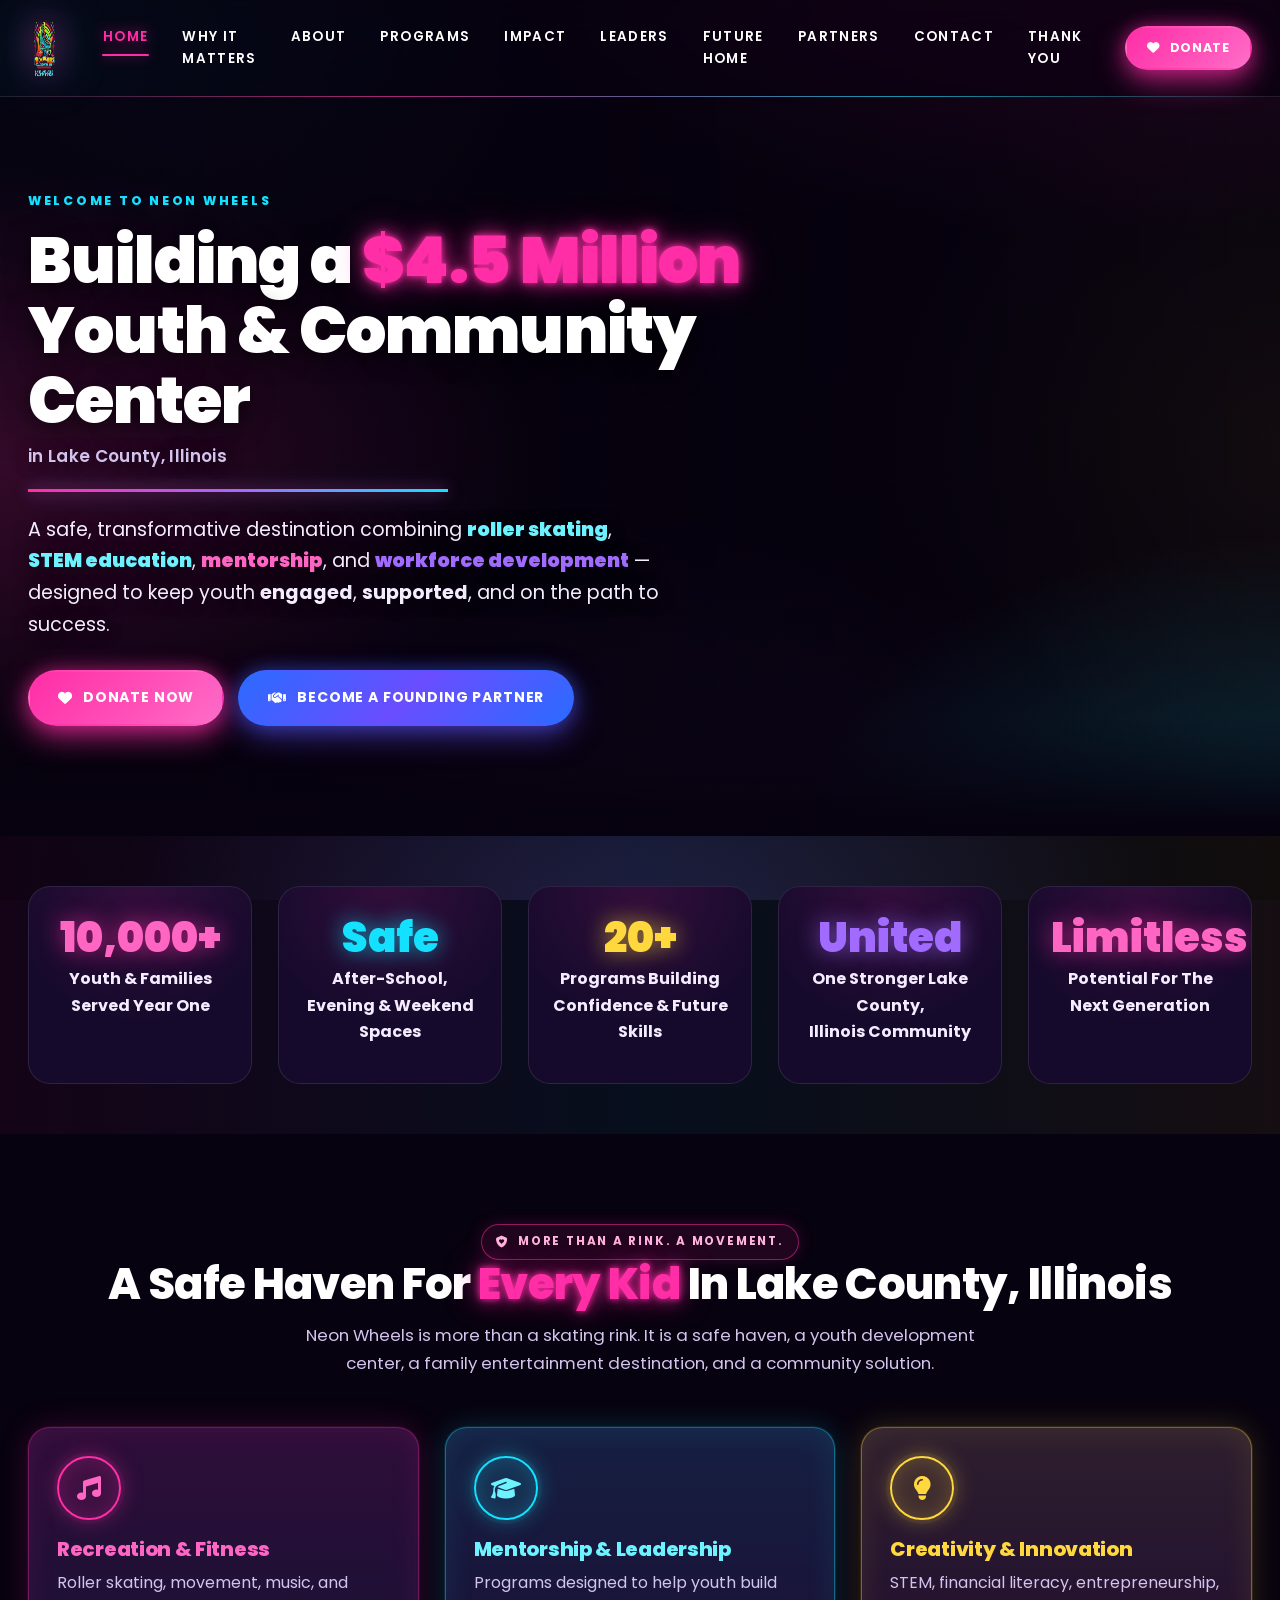
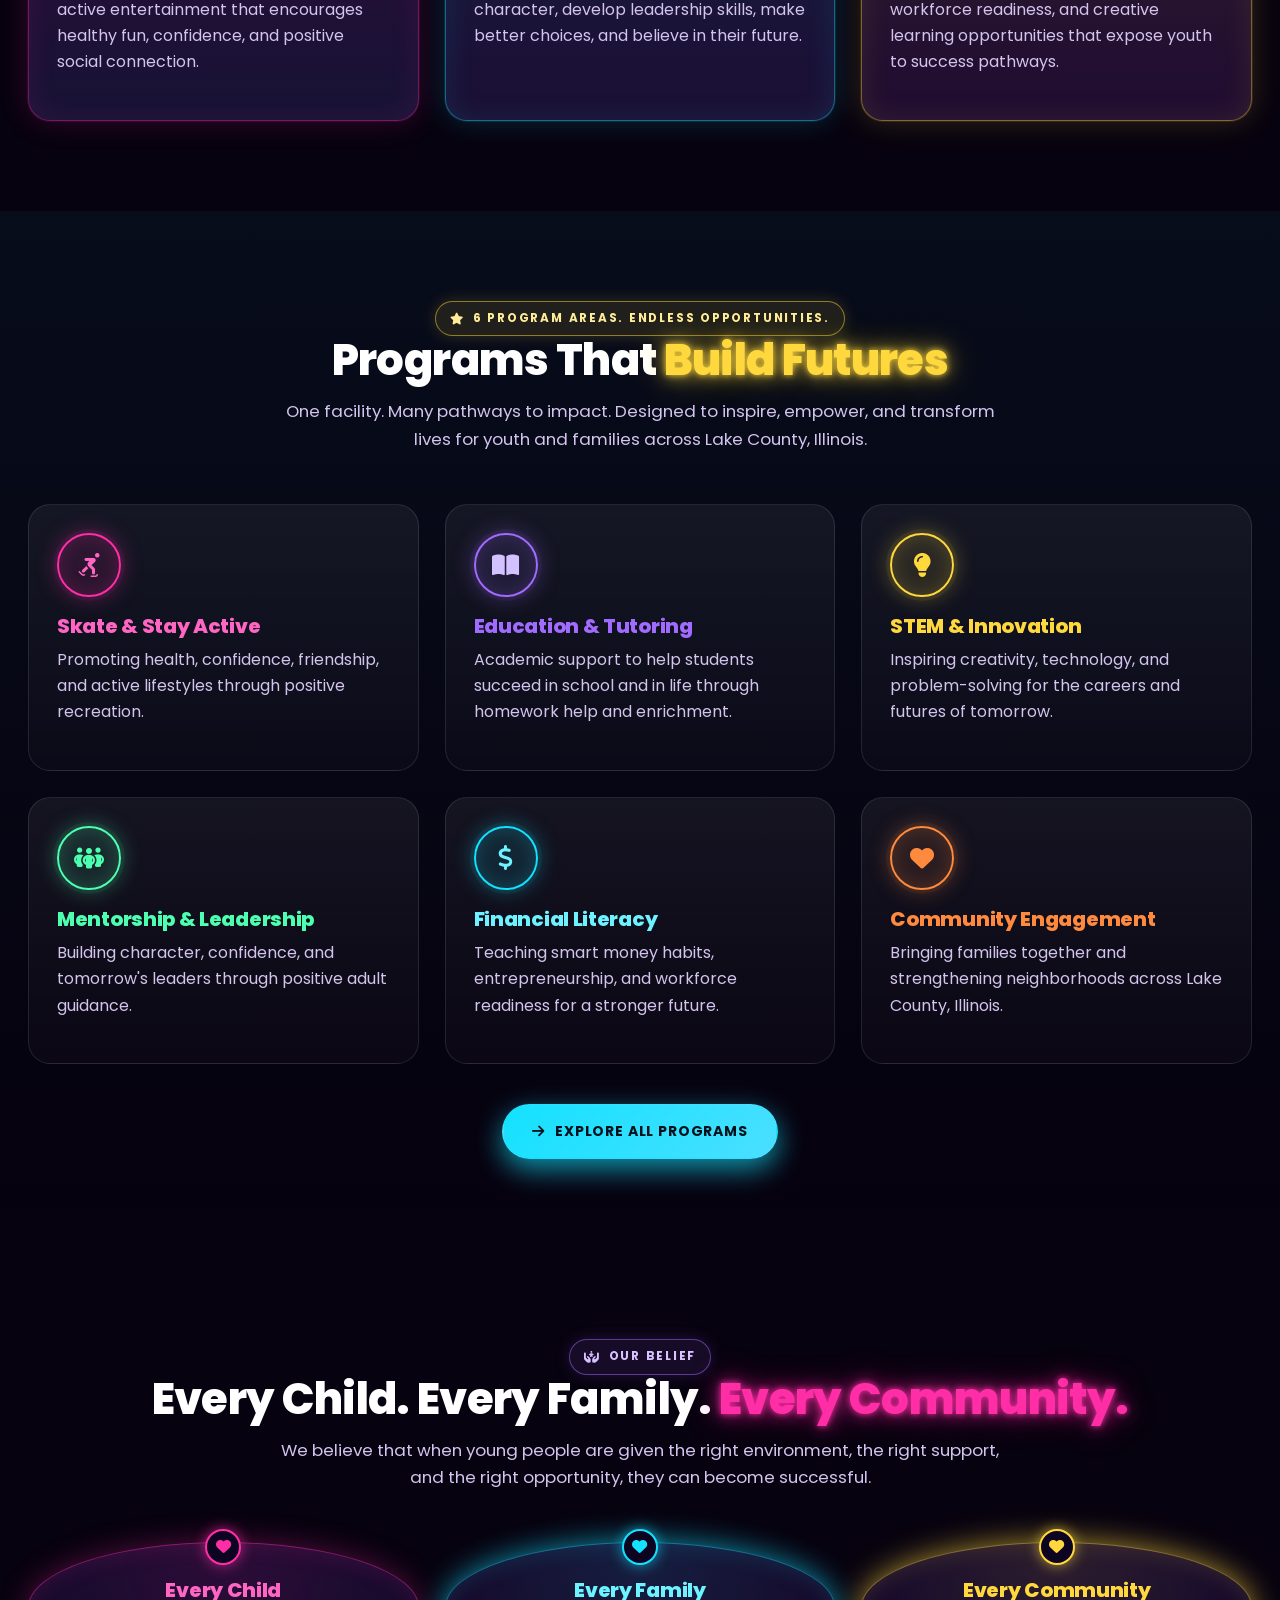
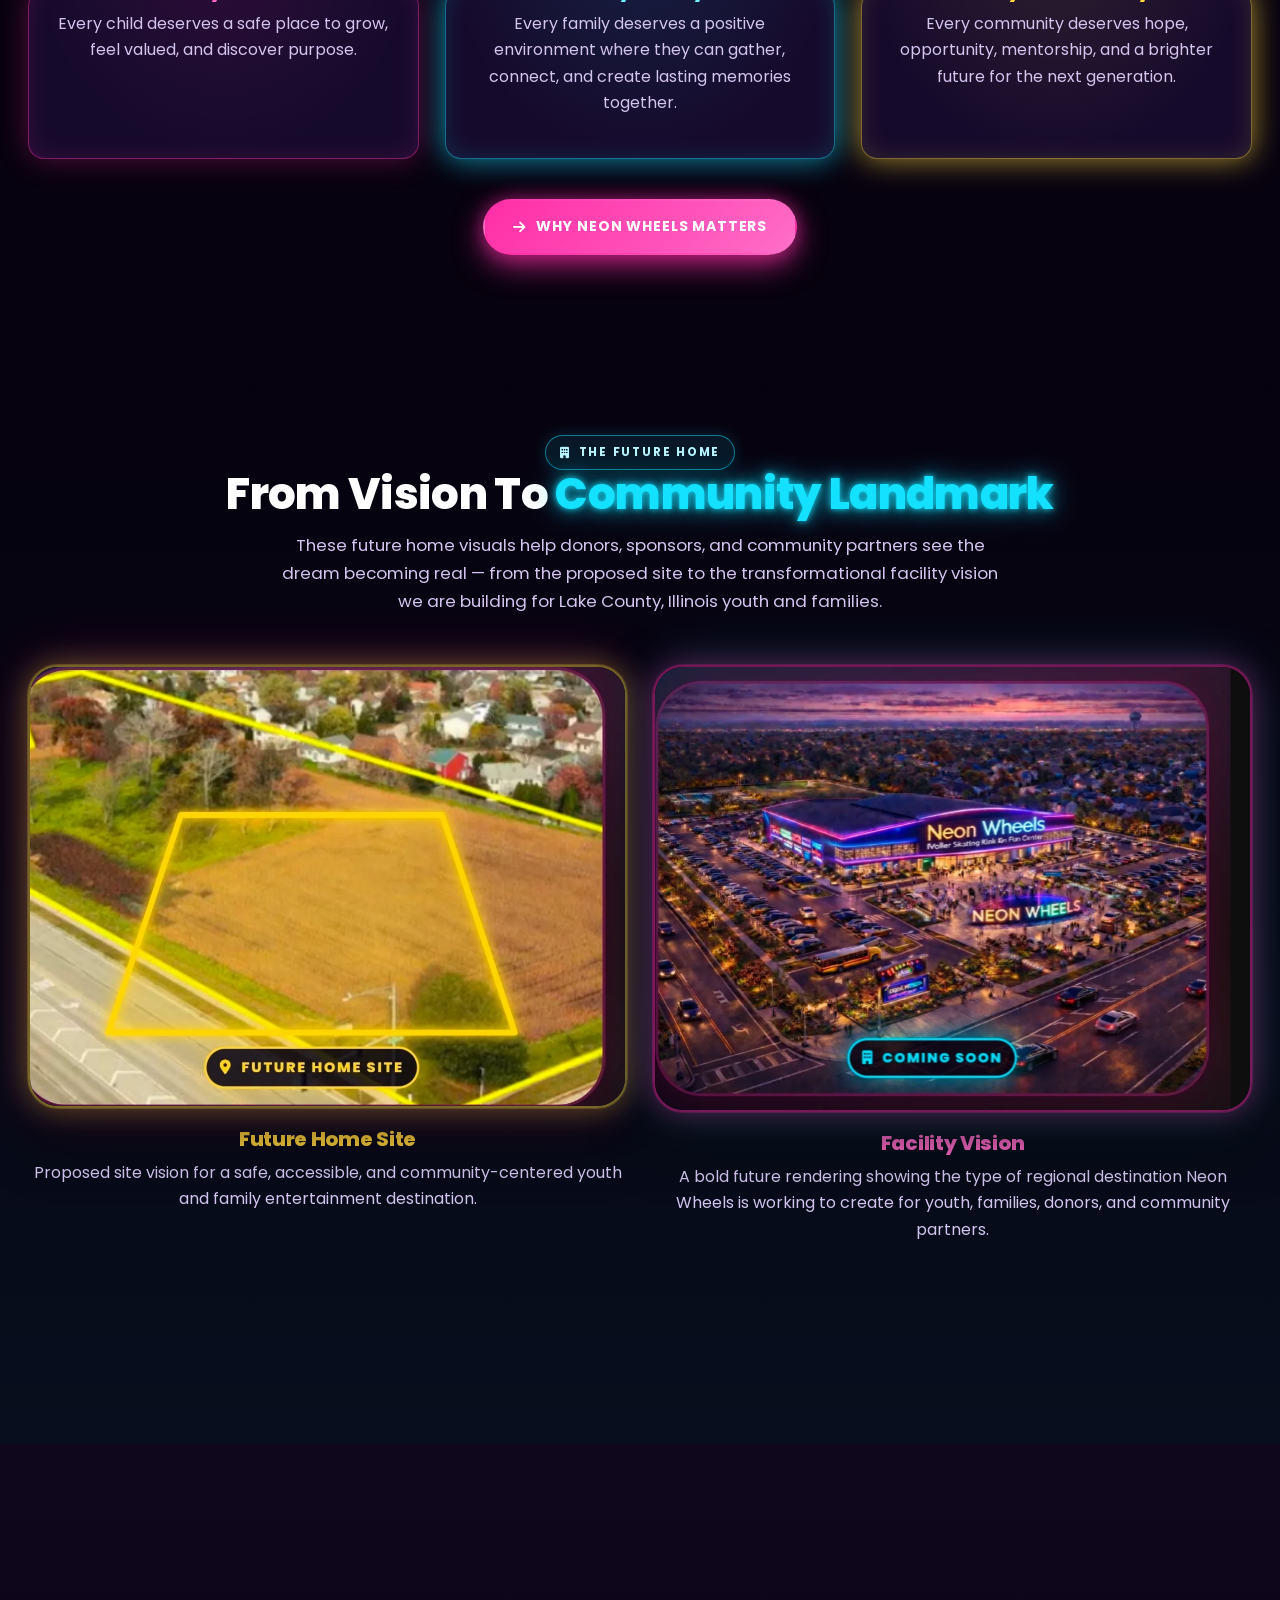
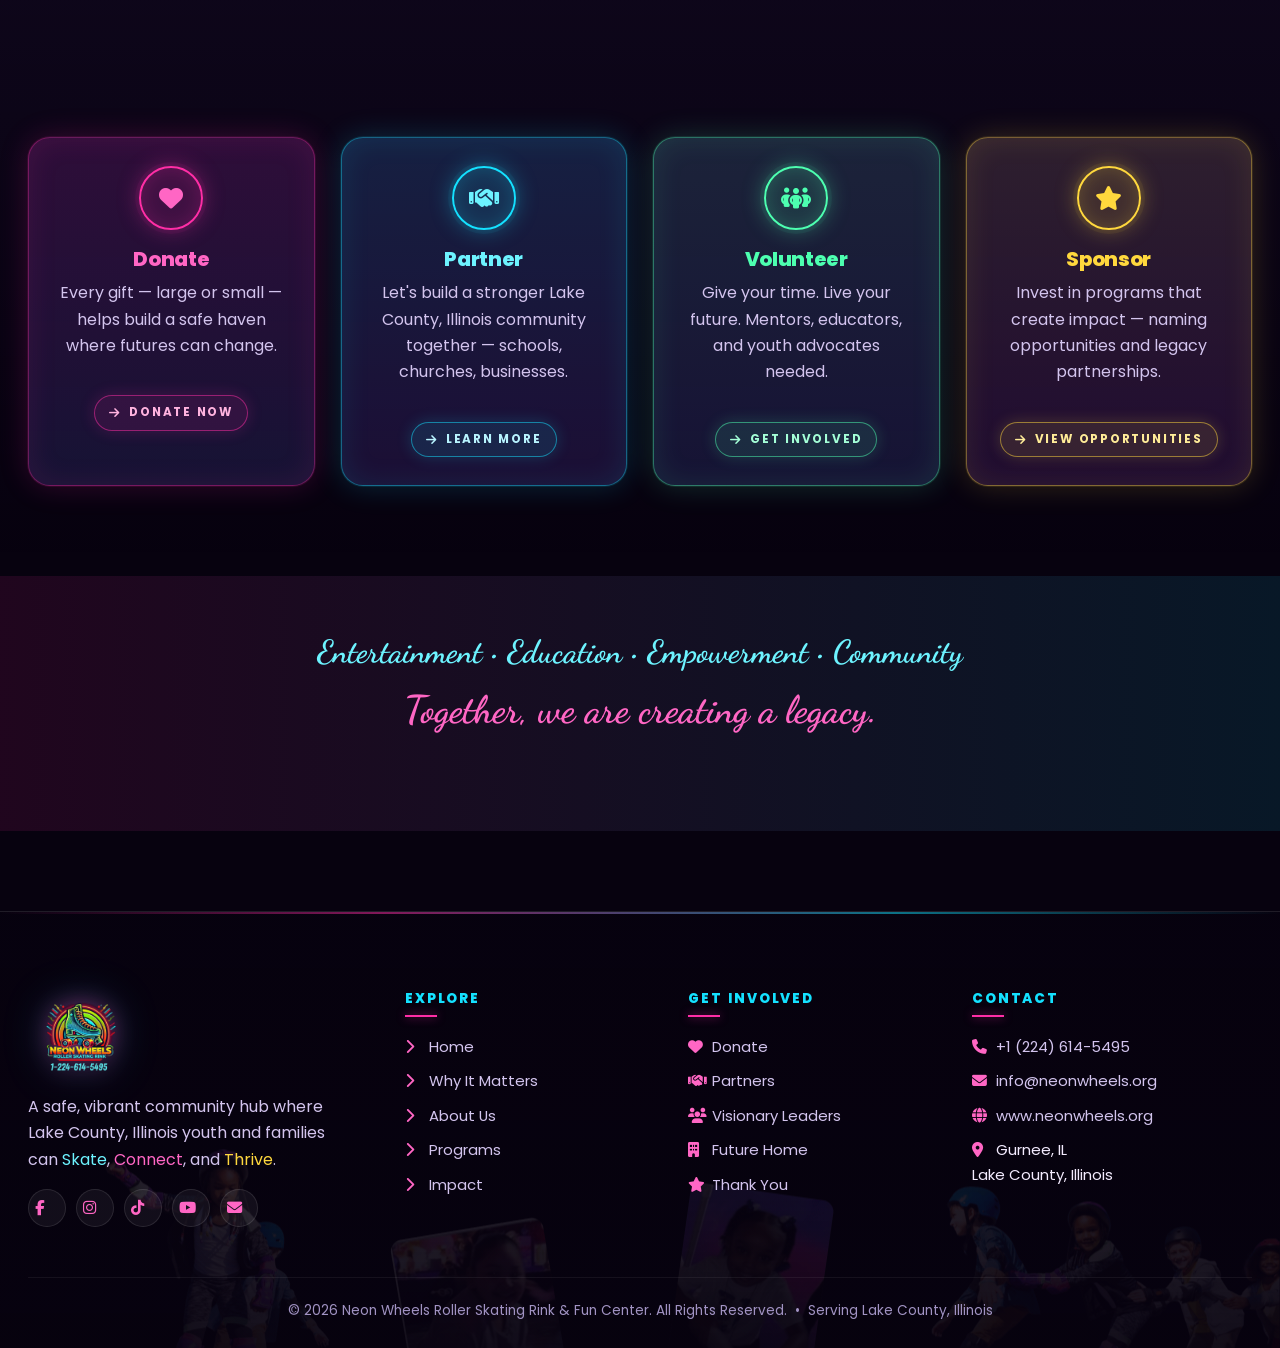
==== commit 2a9cd367: "Home hero: full-bleed background image + 'in Lake County, Illinois' as subheading" ====
--- a/index.html
+++ b/index.html
@@ -35,35 +35,24 @@
   </div>
 </header>
 
-<!-- ============= HERO ============= -->
-<section class="hero">
-  <div class="container">
-    <div class="hero-grid">
-      <div class="reveal">
-        <span class="eyebrow">Welcome To Neon Wheels</span>
-        <h1>
-          Building a <span class="neon-text-pink">$4.5 Million</span><br>
-          Youth &amp; Community<br>
-          Center in Lake County, Illinois
-        </h1>
-        <hr class="neon-divider hero-divider">
-        <p class="lead">A safe, transformative destination combining <span class="t-cyan fw-900">roller skating</span>, <span class="t-cyan fw-900">STEM education</span>, <span class="t-pink fw-900">mentorship</span>, and <span class="t-purple fw-900">workforce development</span> — designed to keep youth <strong>engaged</strong>, <strong>supported</strong>, and on the path to success.</p>
-        <div class="cta-row mt-3">
-          <a class="btn btn-pink pulse" href="donate.html"><i class="fa-solid fa-heart"></i> Donate Now</a>
-          <a class="btn btn-founding" href="partners.html"><i class="fa-solid fa-handshake"></i> Become A Founding Partner</a>
-        </div>
-      </div>
-
-      <div class="reveal">
-        <div class="neon-frame pink">
-          <img src="assets/images/doc/home-hero.png" alt="Three young skaters in Neon Wheels shirts gliding across the rink under a SKATE • PLAY • INSPIRE neon sign">
-        </div>
-      </div>
-    </div>
-  </div>
-
-  <div class="blob" style="top: 10%; left: -8%; width: 320px; height: 320px; background: rgba(255,46,166,0.20);"></div>
-  <div class="blob" style="top: 50%; right: -10%; width: 360px; height: 360px; background: rgba(20,225,255,0.18);"></div>
+<!-- ============= HERO (full-bleed background) ============= -->
+<section class="hero hero-bg" role="img" aria-label="Three young skaters in Neon Wheels shirts gliding across the rink under a SKATE • PLAY • INSPIRE neon sign">
+  <div class="container">
+    <div class="hero-content reveal">
+      <span class="eyebrow">Welcome To Neon Wheels</span>
+      <h1>
+        Building a <span class="neon-text-pink">$4.5 Million</span><br>
+        Youth &amp; Community Center
+      </h1>
+      <p class="hero-subhead">in Lake County, Illinois</p>
+      <hr class="neon-divider hero-divider">
+      <p class="lead">A safe, transformative destination combining <span class="t-cyan fw-900">roller skating</span>, <span class="t-cyan fw-900">STEM education</span>, <span class="t-pink fw-900">mentorship</span>, and <span class="t-purple fw-900">workforce development</span> — designed to keep youth <strong>engaged</strong>, <strong>supported</strong>, and on the path to success.</p>
+      <div class="cta-row mt-3">
+        <a class="btn btn-pink pulse" href="donate.html"><i class="fa-solid fa-heart"></i> Donate Now</a>
+        <a class="btn btn-founding" href="partners.html"><i class="fa-solid fa-handshake"></i> Become A Founding Partner</a>
+      </div>
+    </div>
+  </div>
 </section>
 
 <!-- ============= IMPACT STATS BAND ============= -->
--- a/assets/css/styles.css
+++ b/assets/css/styles.css
@@ -391,6 +391,80 @@
   height: 3px;
   background: linear-gradient(90deg, var(--pink) 0%, var(--purple) 50%, var(--cyan) 100%);
   box-shadow: 0 0 14px rgba(255,46,166,0.5), 0 0 22px rgba(20,225,255,0.4);
+}
+
+/* =========== HERO BACKGROUND IMAGE (Home) =========== */
+.hero.hero-bg {
+  position: relative;
+  min-height: 720px;
+  padding: 90px 0 110px;
+  background:
+    linear-gradient(90deg, rgba(7,2,15,0.92) 0%, rgba(7,2,15,0.75) 45%, rgba(7,2,15,0.35) 100%),
+    url('../images/doc/home-hero.png') center/cover no-repeat;
+  overflow: hidden;
+}
+.hero.hero-bg::before {
+  content: "";
+  position: absolute;
+  inset: 0;
+  background:
+    radial-gradient(900px 500px at 0% 50%, rgba(255,46,166,0.18), transparent 60%),
+    radial-gradient(800px 500px at 100% 100%, rgba(20,225,255,0.18), transparent 60%);
+  pointer-events: none;
+  z-index: 0;
+}
+.hero.hero-bg::after {
+  content: "";
+  position: absolute;
+  left: 0; right: 0; bottom: -1px;
+  height: 120px;
+  background: linear-gradient(180deg, transparent, var(--bg) 90%);
+  pointer-events: none;
+  z-index: 1;
+}
+.hero.hero-bg .container { position: relative; z-index: 2; }
+.hero.hero-bg .hero-content {
+  max-width: 720px;
+  text-align: left;
+}
+.hero.hero-bg h1 {
+  font-size: clamp(2.4rem, 5vw, 4rem);
+  margin-bottom: 6px;
+  text-shadow: 0 4px 24px rgba(0,0,0,0.7);
+}
+.hero-subhead {
+  font-size: clamp(1.1rem, 2vw, 1.4rem);
+  font-weight: 600;
+  color: var(--text-soft);
+  margin: 0 0 4px;
+  letter-spacing: 0.02em;
+  text-shadow: 0 2px 16px rgba(0,0,0,0.7);
+}
+.hero.hero-bg .lead {
+  text-shadow: 0 2px 16px rgba(0,0,0,0.7);
+  max-width: 640px;
+}
+
+@media (max-width: 900px) {
+  .hero.hero-bg {
+    min-height: auto;
+    padding: 60px 0 80px;
+    background:
+      linear-gradient(180deg, rgba(7,2,15,0.55) 0%, rgba(7,2,15,0.92) 100%),
+      url('../images/doc/home-hero.png') center 25%/cover no-repeat;
+  }
+  .hero.hero-bg .hero-content {
+    text-align: center;
+    margin: 0 auto;
+  }
+  .hero.hero-bg .neon-divider.hero-divider {
+    margin-left: auto;
+    margin-right: auto;
+  }
+}
+
+@media (max-width: 480px) {
+  .hero.hero-bg { padding: 44px 0 64px; }
 }
 
 .btn-sm { padding: 10px 20px; font-size: 0.78rem; }
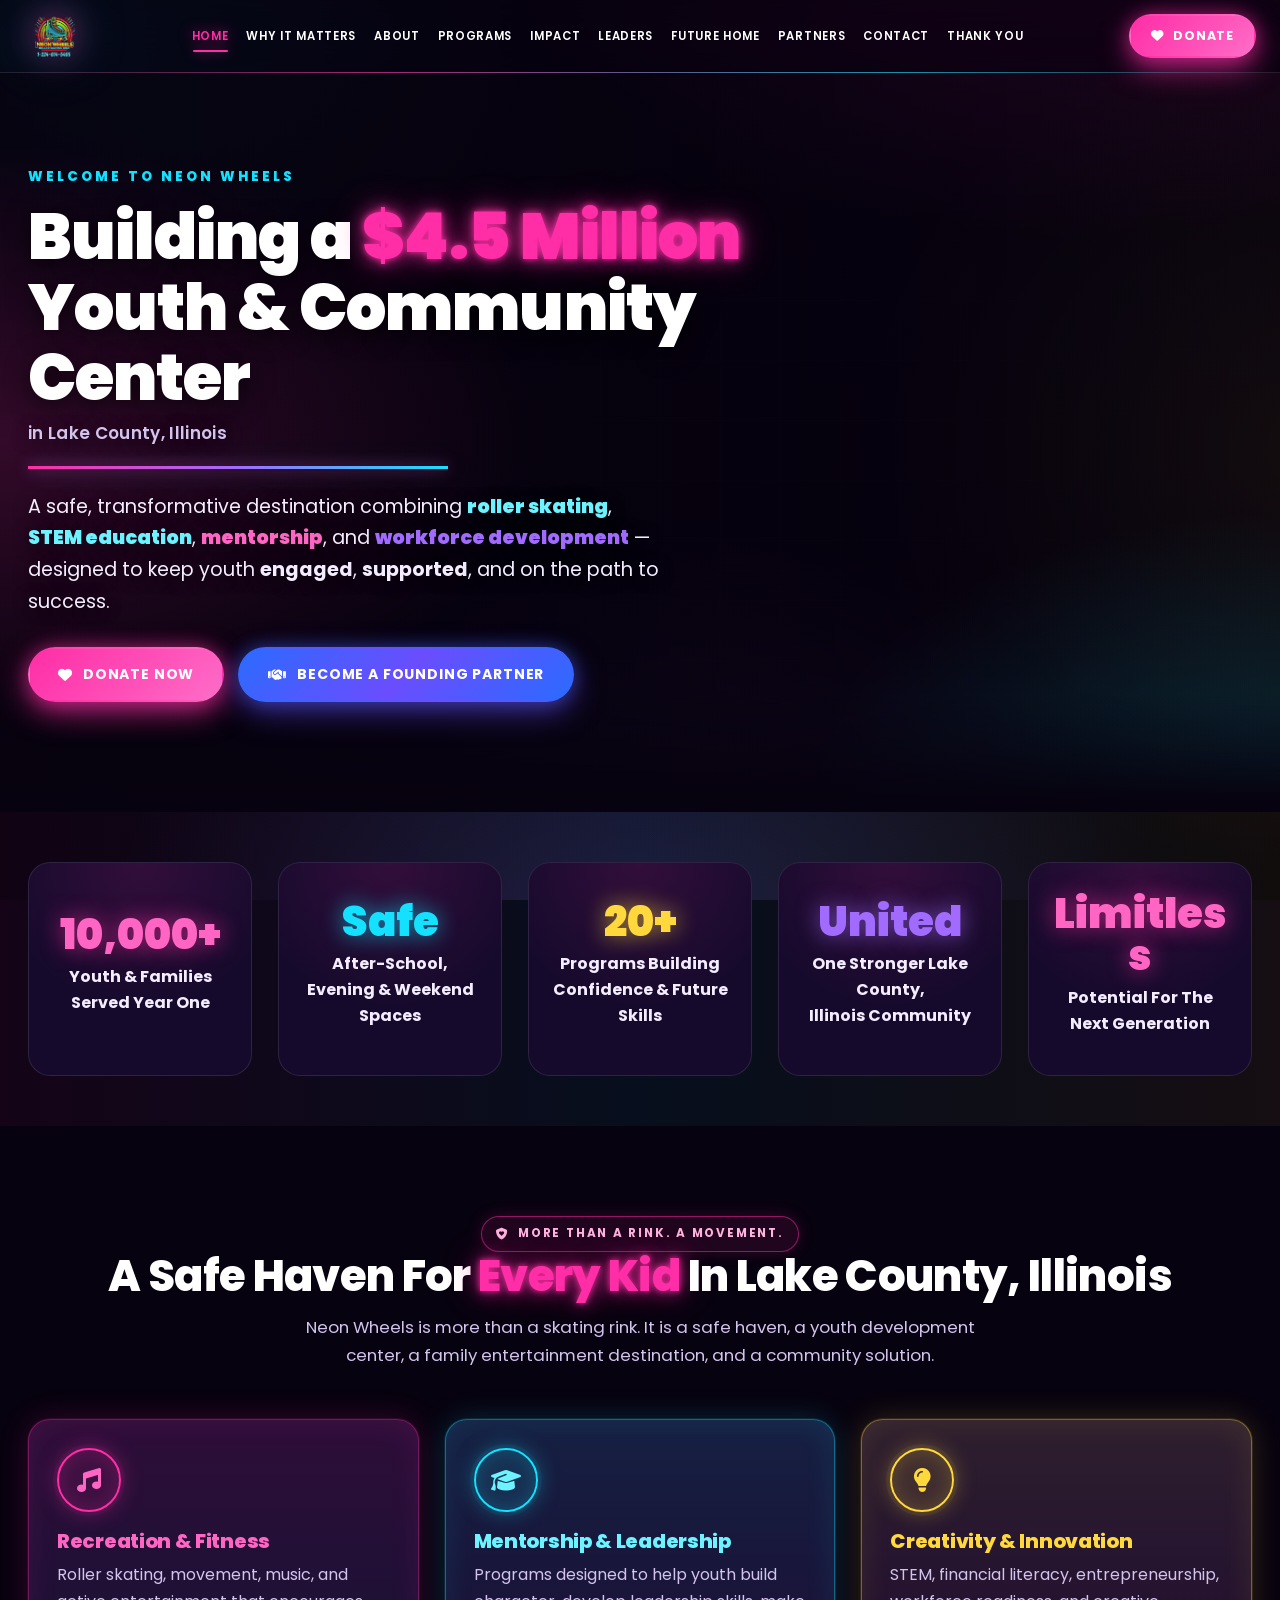
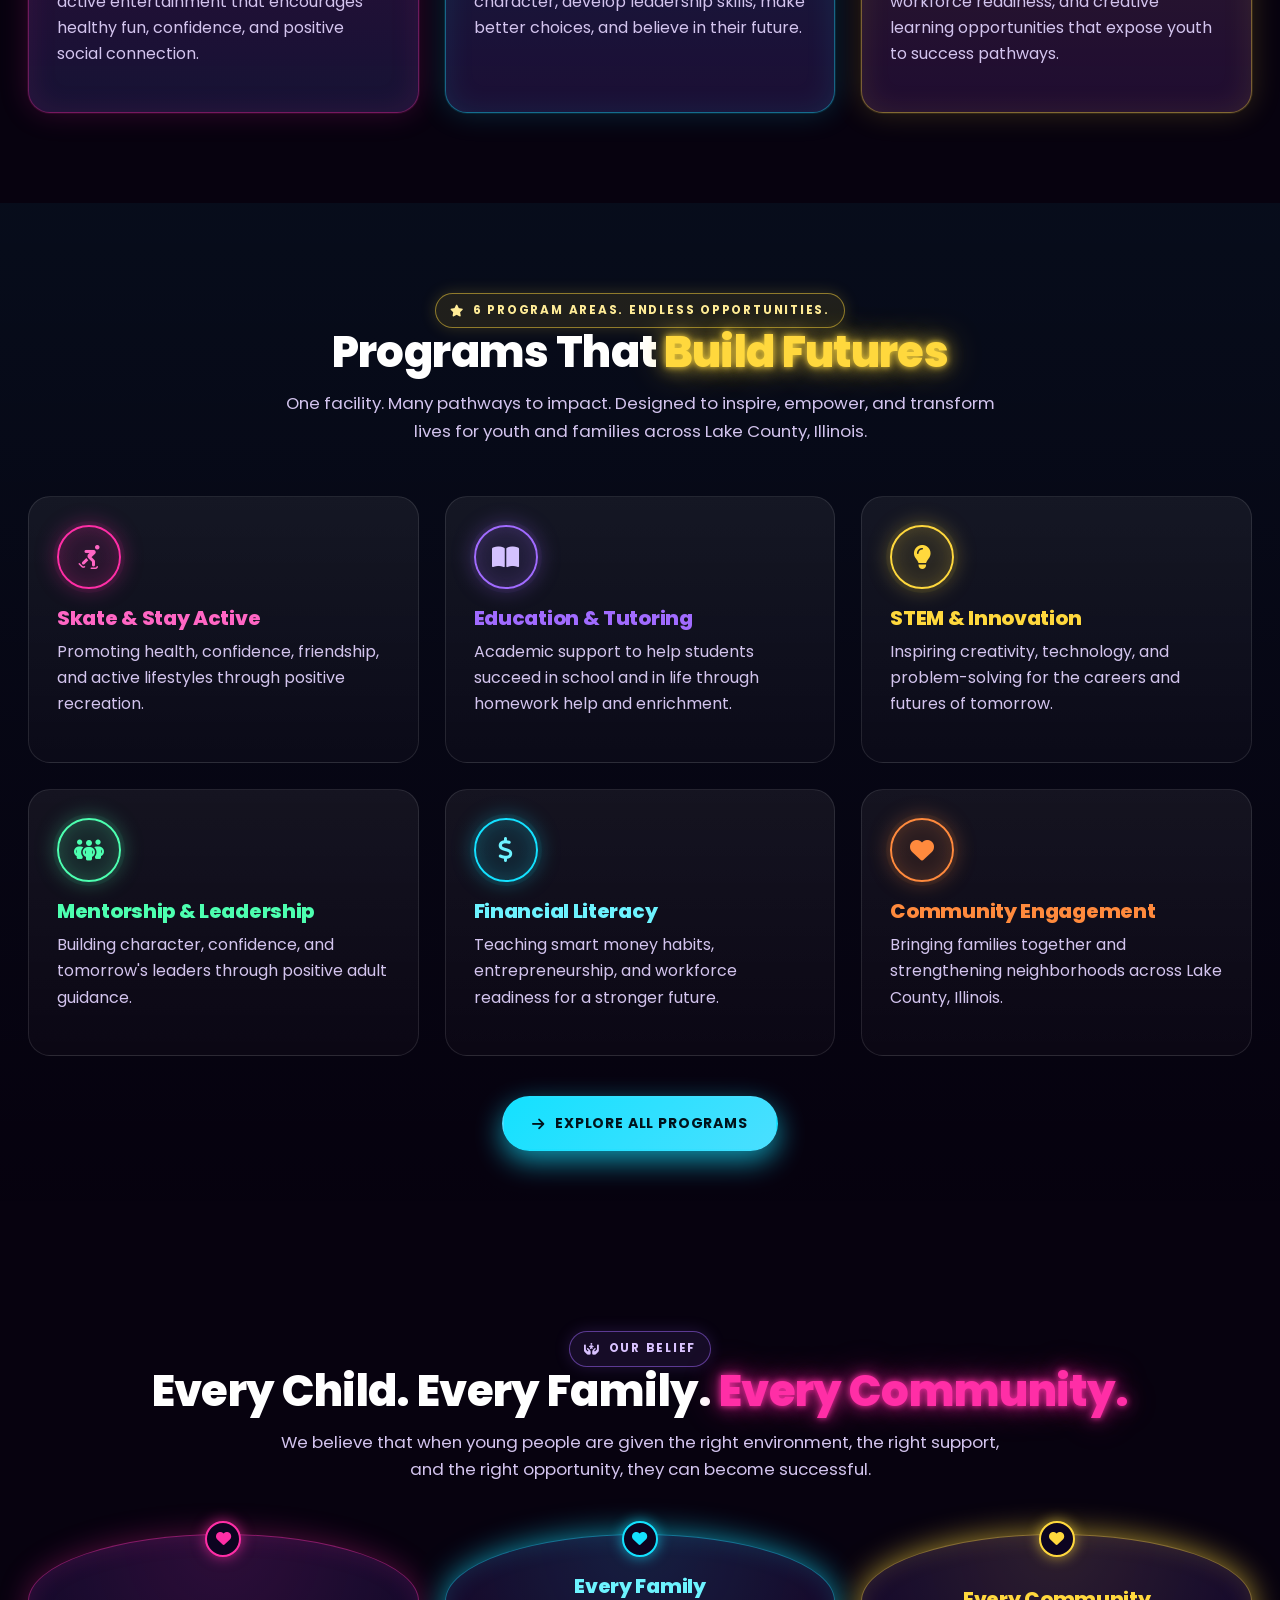
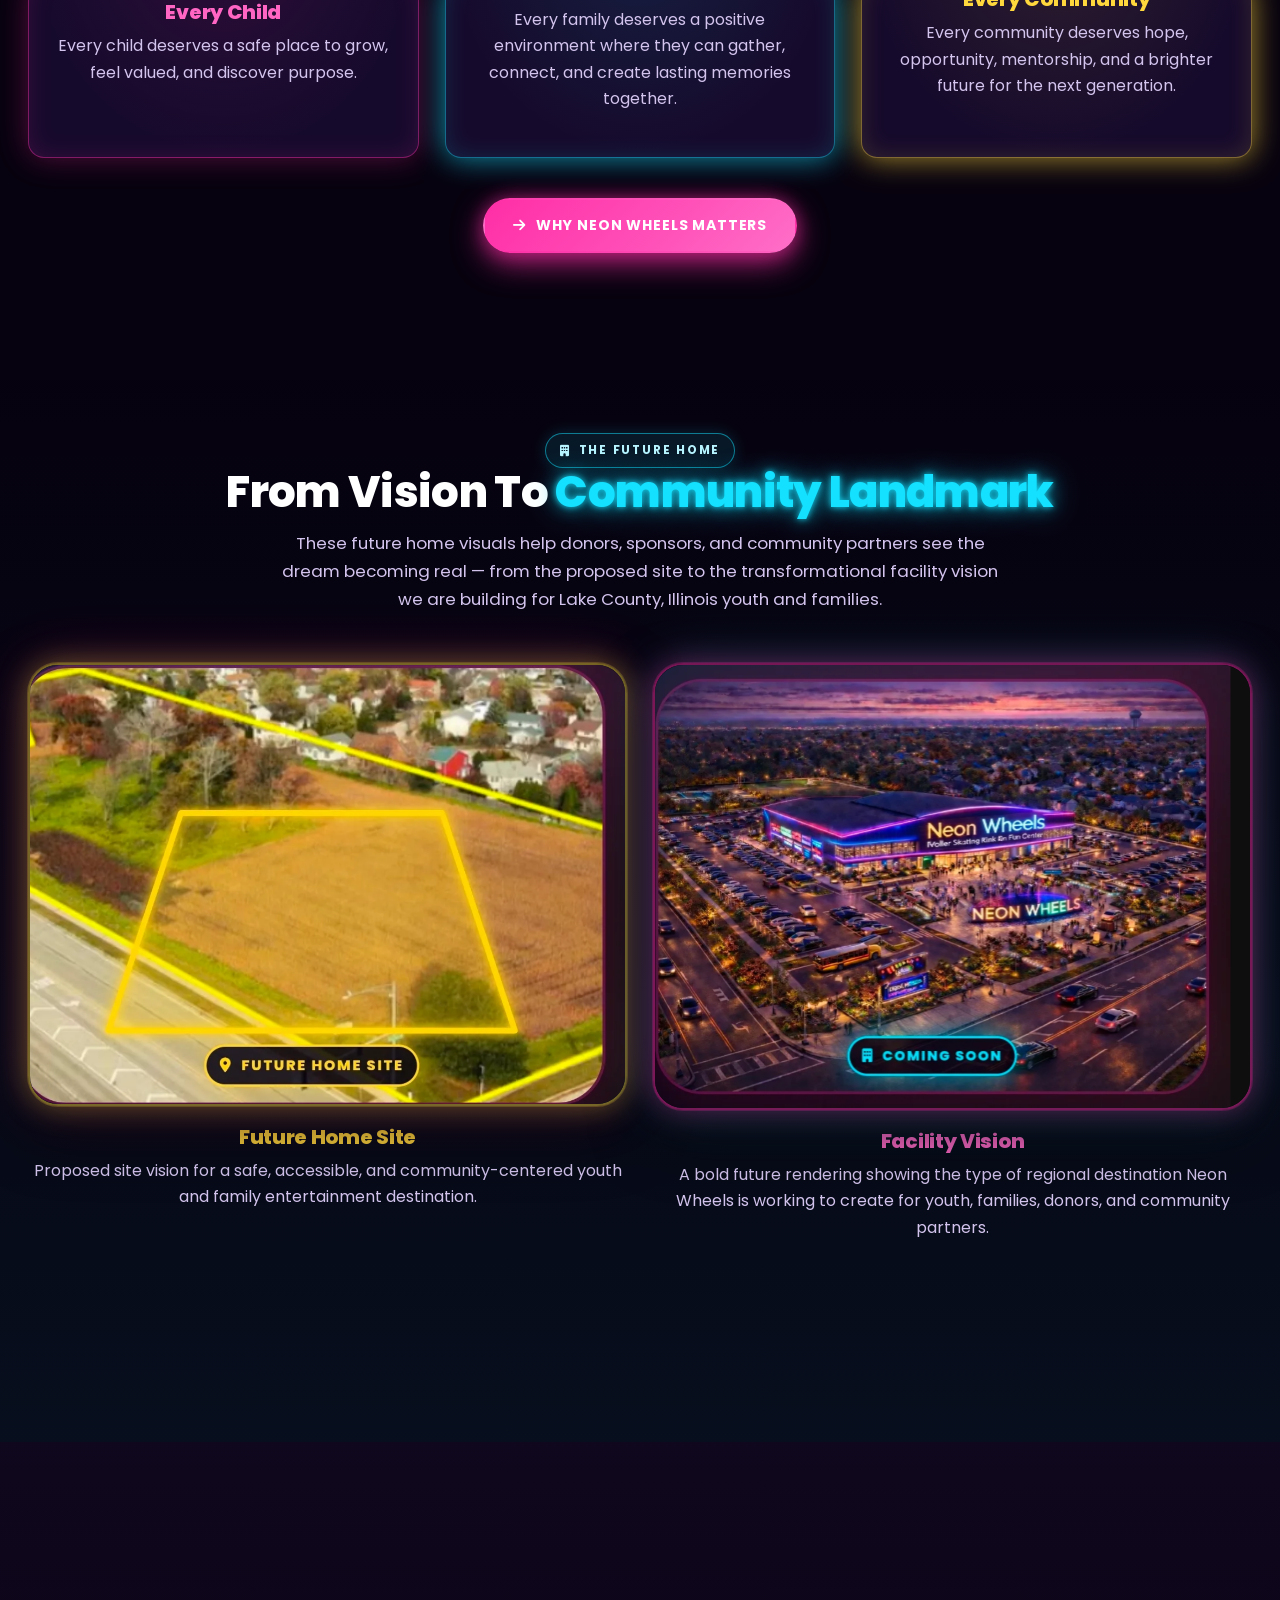
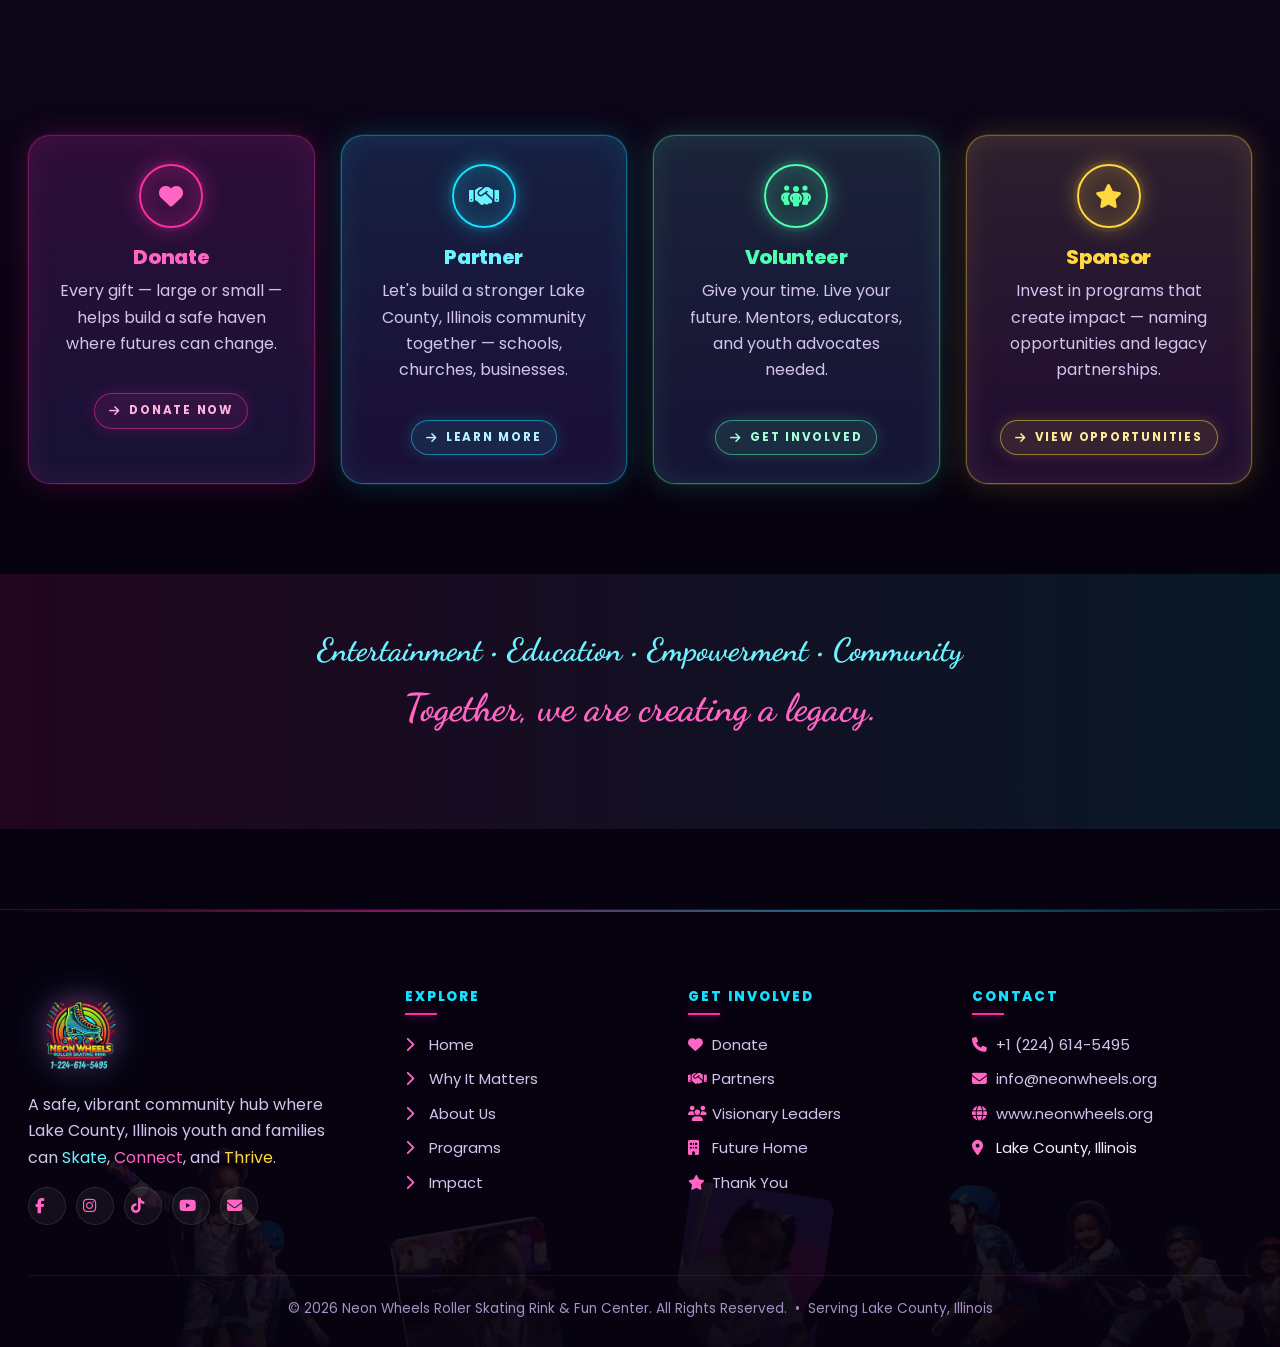
==== commit b2555255: "Lake County map + Future Home hero fix + Contact polish Future Home hero: - Remove SVG yellow-trapez" ====
--- a/index.html
+++ b/index.html
@@ -332,7 +332,7 @@
           <li><i class="fa-solid fa-phone"></i><a href="tel:+12246145495">+1 (224) 614-5495</a></li>
           <li><i class="fa-solid fa-envelope"></i><a href="mailto:info@neonwheels.org">info@neonwheels.org</a></li>
           <li><i class="fa-solid fa-globe"></i><a href="https://www.neonwheels.org">www.neonwheels.org</a></li>
-          <li><i class="fa-solid fa-location-dot"></i>Gurnee, IL<br>Lake County, Illinois</li>
+          <li><i class="fa-solid fa-location-dot"></i>Lake County, Illinois</li>
         </ul>
       </div>
     </div>
--- a/assets/css/styles.css
+++ b/assets/css/styles.css
@@ -178,12 +178,13 @@
 .section   { padding: 90px 0; position: relative; }
 .section-sm{ padding: 50px 0; position: relative; }
 
-.grid { display: grid; gap: 26px; }
+.grid { display: grid; gap: 26px; align-items: stretch; }
 .grid-2 { grid-template-columns: repeat(2, 1fr); }
 .grid-3 { grid-template-columns: repeat(3, 1fr); }
 .grid-4 { grid-template-columns: repeat(4, 1fr); }
 .grid-5 { grid-template-columns: repeat(5, 1fr); }
 .grid-6 { grid-template-columns: repeat(6, 1fr); }
+.grid > * { min-width: 0; }
 
 @media (max-width: 1100px) {
   .grid-5 { grid-template-columns: repeat(3, 1fr); }
@@ -248,12 +249,13 @@
 .nav-wrap {
   max-width: var(--max);
   margin: 0 auto;
-  padding: 12px 28px;
-  display: flex; align-items: center; justify-content: space-between; gap: 28px;
-}
-.logo-link { display: flex; align-items: center; }
+  padding: 10px 24px;
+  display: flex; align-items: center; justify-content: space-between; gap: 18px;
+}
+.logo-link { display: flex; align-items: center; flex-shrink: 0; }
 .logo-link img {
-  height: 72px; width: auto;
+  height: 58px; width: auto;
+  max-height: 58px;
   filter: drop-shadow(0 0 16px rgba(255,46,166,0.45)) drop-shadow(0 0 24px rgba(20,225,255,0.25));
   transition: filter .25s, transform .25s;
 }
@@ -262,18 +264,20 @@
   transform: scale(1.03);
 }
 .nav-menu {
-  display: flex; list-style: none; margin: 0; padding: 0; gap: 6px;
+  display: flex; list-style: none; margin: 0; padding: 0; gap: 2px;
+  flex-wrap: nowrap;
 }
 .nav-menu a {
   display: inline-block;
   color: #fff;
   font-weight: 600;
-  font-size: 0.84rem;
+  font-size: 0.76rem;
   text-transform: uppercase;
-  letter-spacing: 0.1em;
-  padding: 10px 14px;
+  letter-spacing: 0.08em;
+  padding: 9px 11px;
   border-radius: 999px;
   position: relative;
+  white-space: nowrap;
   transition: color .2s, background .2s;
 }
 .nav-menu a:hover {
@@ -303,7 +307,15 @@
   font-size: 1.1rem;
   cursor: pointer;
 }
-@media (max-width: 1100px) {
+/* Mid-desktop: tighten nav further so 10 items fit before hamburger kicks in */
+@media (max-width: 1380px) and (min-width: 1241px) {
+  .nav-menu { gap: 0; }
+  .nav-menu a { padding: 8px 9px; font-size: 0.72rem; letter-spacing: 0.06em; }
+  .nav-wrap { gap: 14px; }
+  .logo-link img { height: 52px; max-height: 52px; }
+}
+
+@media (max-width: 1240px) {
   .nav-menu { display: none; }
   .nav-toggle { display: inline-flex; }
   .nav-menu.open {
@@ -311,8 +323,15 @@
     position: absolute; top: 100%; left: 0; right: 0;
     background: rgba(7,2,15,0.98); padding: 18px 28px; gap: 6px;
     border-bottom: 1px solid var(--line);
-  }
-  .logo-link img { height: 56px; }
+    max-height: calc(100vh - 80px);
+    overflow-y: auto;
+  }
+  .nav-menu.open a {
+    font-size: 0.9rem;
+    padding: 12px 14px;
+    letter-spacing: 0.08em;
+  }
+  .logo-link img { height: 50px; max-height: 50px; }
 }
 
 /* -------- BUTTONS -------- */
@@ -491,6 +510,11 @@
   border: 1px solid var(--line);
   border-radius: var(--radius-lg);
   padding: 28px;
+  height: 100%;
+  display: flex;
+  flex-direction: column;
+  word-wrap: break-word;
+  overflow-wrap: anywhere;
   transition: transform .25s cubic-bezier(.16,1,.3,1), border-color .25s, box-shadow .25s;
 }
 .card:hover {
@@ -506,6 +530,9 @@
     var(--panel);
   border-radius: var(--radius-lg);
   padding: 28px;
+  height: 100%;
+  word-wrap: break-word;
+  overflow-wrap: anywhere;
   border: 1.5px solid rgba(255,46,166,0.35);
   box-shadow:
     inset 0 0 30px rgba(255,46,166,0.10),
@@ -653,8 +680,14 @@
   background: radial-gradient(ellipse at top, rgba(255,46,166,0.10), transparent 70%), var(--panel);
   border: 1.5px solid rgba(255,46,166,0.45);
   border-radius: 50% 50% 16px 16px / 30% 30% 16px 16px;
-  padding: 36px 28px 26px;
+  padding: 40px 28px 28px;
   text-align: center;
+  height: 100%;
+  display: flex;
+  flex-direction: column;
+  justify-content: center;
+  word-wrap: break-word;
+  overflow-wrap: anywhere;
   box-shadow:
     inset 0 0 25px rgba(255,46,166,0.14),
     0 0 30px rgba(255,46,166,0.30);
@@ -730,6 +763,12 @@
   text-align: center;
   position: relative;
   overflow: hidden;
+  height: 100%;
+  display: flex;
+  flex-direction: column;
+  justify-content: center;
+  word-wrap: break-word;
+  overflow-wrap: anywhere;
   transition: transform .25s, border-color .25s, box-shadow .25s;
 }
 .stat-card::before {
@@ -994,7 +1033,7 @@
 .pill.cyan { background: rgba(20,225,255,0.12); color: var(--cyan-soft); border-color: rgba(20,225,255,0.35); }
 .pill.yellow { background: rgba(255,216,61,0.12); color: var(--yellow); border-color: rgba(255,216,61,0.35); }
 
-/* -------- HOME PAGE LAND HERO (yellow trapezoid overlay) -------- */
+/* -------- LAND HERO SLIDESHOW (Future Home page) -------- */
 .land-hero {
   position: relative;
   border-radius: var(--radius-xl);
@@ -1003,12 +1042,41 @@
   border: 2px solid rgba(255,46,166,0.30);
   box-shadow: 0 0 40px rgba(255,46,166,0.20), 0 25px 60px rgba(0,0,0,0.55);
 }
-.land-hero img { width: 100%; height: 100%; object-fit: cover; display: block; }
-.land-hero svg {
+.land-hero .hero-slide {
+  position: absolute;
+  inset: 0;
+  opacity: 0;
+  animation: 14s ease-in-out infinite;
+}
+.land-hero .hero-slide:nth-child(1) {
+  opacity: 1;
+  animation-name: heroSlideA;
+}
+.land-hero .hero-slide:nth-child(2) {
+  animation-name: heroSlideB;
+}
+@keyframes heroSlideA {
+  0%, 42% { opacity: 1; }
+  50%, 92% { opacity: 0; }
+  100% { opacity: 1; }
+}
+@keyframes heroSlideB {
+  0%, 42% { opacity: 0; }
+  50%, 92% { opacity: 1; }
+  100% { opacity: 0; }
+}
+/* Slide internals — scoped to .hero-slide so they fade with the slide */
+.land-hero .hero-slide img {
+  width: 100%; height: 100%;
+  object-fit: cover;
+  display: block;
+}
+.land-hero .hero-slide svg {
   position: absolute; inset: 0;
   width: 100%; height: 100%;
-}
-.land-hero .label {
+  pointer-events: none;
+}
+.land-hero .hero-slide .label {
   position: absolute;
   bottom: 22px; left: 50%; transform: translateX(-50%);
   background: rgba(7,2,15,0.85);
@@ -1024,34 +1092,7 @@
   white-space: nowrap;
   z-index: 3;
 }
-
-/* slideshow slides inside .land-hero */
-.land-hero .hero-slide {
-  position: absolute;
-  inset: 0;
-  opacity: 0;
-  animation-duration: 14s;
-  animation-timing-function: ease-in-out;
-  animation-iteration-count: infinite;
-}
-.land-hero .hero-slide:nth-child(1) {
-  opacity: 1;
-  animation-name: heroSlideA;
-}
-.land-hero .hero-slide:nth-child(2) {
-  animation-name: heroSlideB;
-}
-@keyframes heroSlideA {
-  0%, 42% { opacity: 1; }
-  50%, 92% { opacity: 0; }
-  100% { opacity: 1; }
-}
-@keyframes heroSlideB {
-  0%, 42% { opacity: 0; }
-  50%, 92% { opacity: 1; }
-  100% { opacity: 0; }
-}
-.land-hero .label.cyan-label {
+.land-hero .hero-slide .label.cyan-label {
   border-color: var(--cyan);
   color: var(--cyan);
   box-shadow: 0 0 22px var(--cyan-glow);
@@ -1598,3 +1639,109 @@
 @media (max-width: 360px) {
   .hero h1 { font-size: 2.05rem !important; }
 }
+
+/* =============================================================
+   FINAL RESPONSIVE POLISH — global safety nets
+   ============================================================= */
+
+/* Long words / URLs / emails never break the layout */
+h1, h2, h3, h4, p, li, a, td, th {
+  word-wrap: break-word;
+  overflow-wrap: break-word;
+}
+
+/* Buttons in any cta-row never overflow */
+.cta-row {
+  flex-wrap: wrap;
+}
+.cta-row .btn { max-width: 100%; }
+
+/* Eyebrow on hero scales with viewport */
+.eyebrow {
+  font-size: clamp(0.7rem, 1.5vw, 0.85rem);
+}
+
+/* Hero subhead (Home page) scales nicely */
+.hero-subhead {
+  font-size: clamp(1rem, 2.3vw, 1.4rem);
+}
+
+/* Hero bg image — text needs the same centering/sizing treatment as other heroes on mobile */
+@media (max-width: 900px) {
+  .hero.hero-bg h1 {
+    font-size: clamp(2rem, 8vw, 3rem) !important;
+  }
+  .hero.hero-bg .hero-content { text-align: center; }
+  .hero.hero-bg .cta-row { justify-content: center; }
+}
+@media (max-width: 600px) {
+  .hero.hero-bg {
+    padding: 50px 0 70px;
+  }
+  .hero.hero-bg h1 {
+    font-size: clamp(1.8rem, 9vw, 2.4rem) !important;
+  }
+  .hero-subhead {
+    font-size: 1rem;
+  }
+  .hero.hero-bg .lead {
+    font-size: 0.95rem !important;
+  }
+}
+
+/* Stacked CTAs on mobile fill nicely */
+@media (max-width: 480px) {
+  .hero.hero-bg .cta-row .btn { width: 100%; justify-content: center; }
+}
+
+/* Tighter card padding on smallest screens to fit content */
+@media (max-width: 420px) {
+  .neon-card, .card { padding: 18px 16px; }
+  .stat-card { padding: 22px 14px; }
+  .heart-box { padding: 32px 18px 22px; }
+}
+
+/* Grid item base — prevent overflow when text is long */
+.grid > * {
+  min-width: 0;
+  max-width: 100%;
+}
+
+/* List items inside cards never overflow */
+.list-clean li {
+  word-wrap: break-word;
+  overflow-wrap: anywhere;
+}
+
+/* Footer email / link safety */
+.footer-grid a {
+  word-wrap: break-word;
+  overflow-wrap: anywhere;
+}
+
+/* Iframe / map safety */
+.map-frame iframe, iframe { max-width: 100%; }
+
+/* Image safety — never overflow parents */
+img { max-width: 100%; height: auto; }
+
+/* Section title constraints so headings don't get giant on tablet */
+@media (max-width: 1024px) {
+  .section-title h2 {
+    font-size: clamp(1.6rem, 4vw, 2.4rem);
+  }
+}
+
+/* Header CTA: keep visible at very small widths */
+@media (max-width: 480px) {
+  .site-header .btn { font-size: 0.7rem; padding: 7px 11px; }
+  .site-header .btn i { display: none; }
+  .nav-toggle { padding: 7px 10px; font-size: 0.95rem; }
+  .nav-wrap { gap: 8px; }
+}
+
+/* Heart-box specifically benefits from min-height for visual consistency */
+.heart-box { min-height: 180px; }
+@media (max-width: 768px) {
+  .heart-box { min-height: 0; }
+}
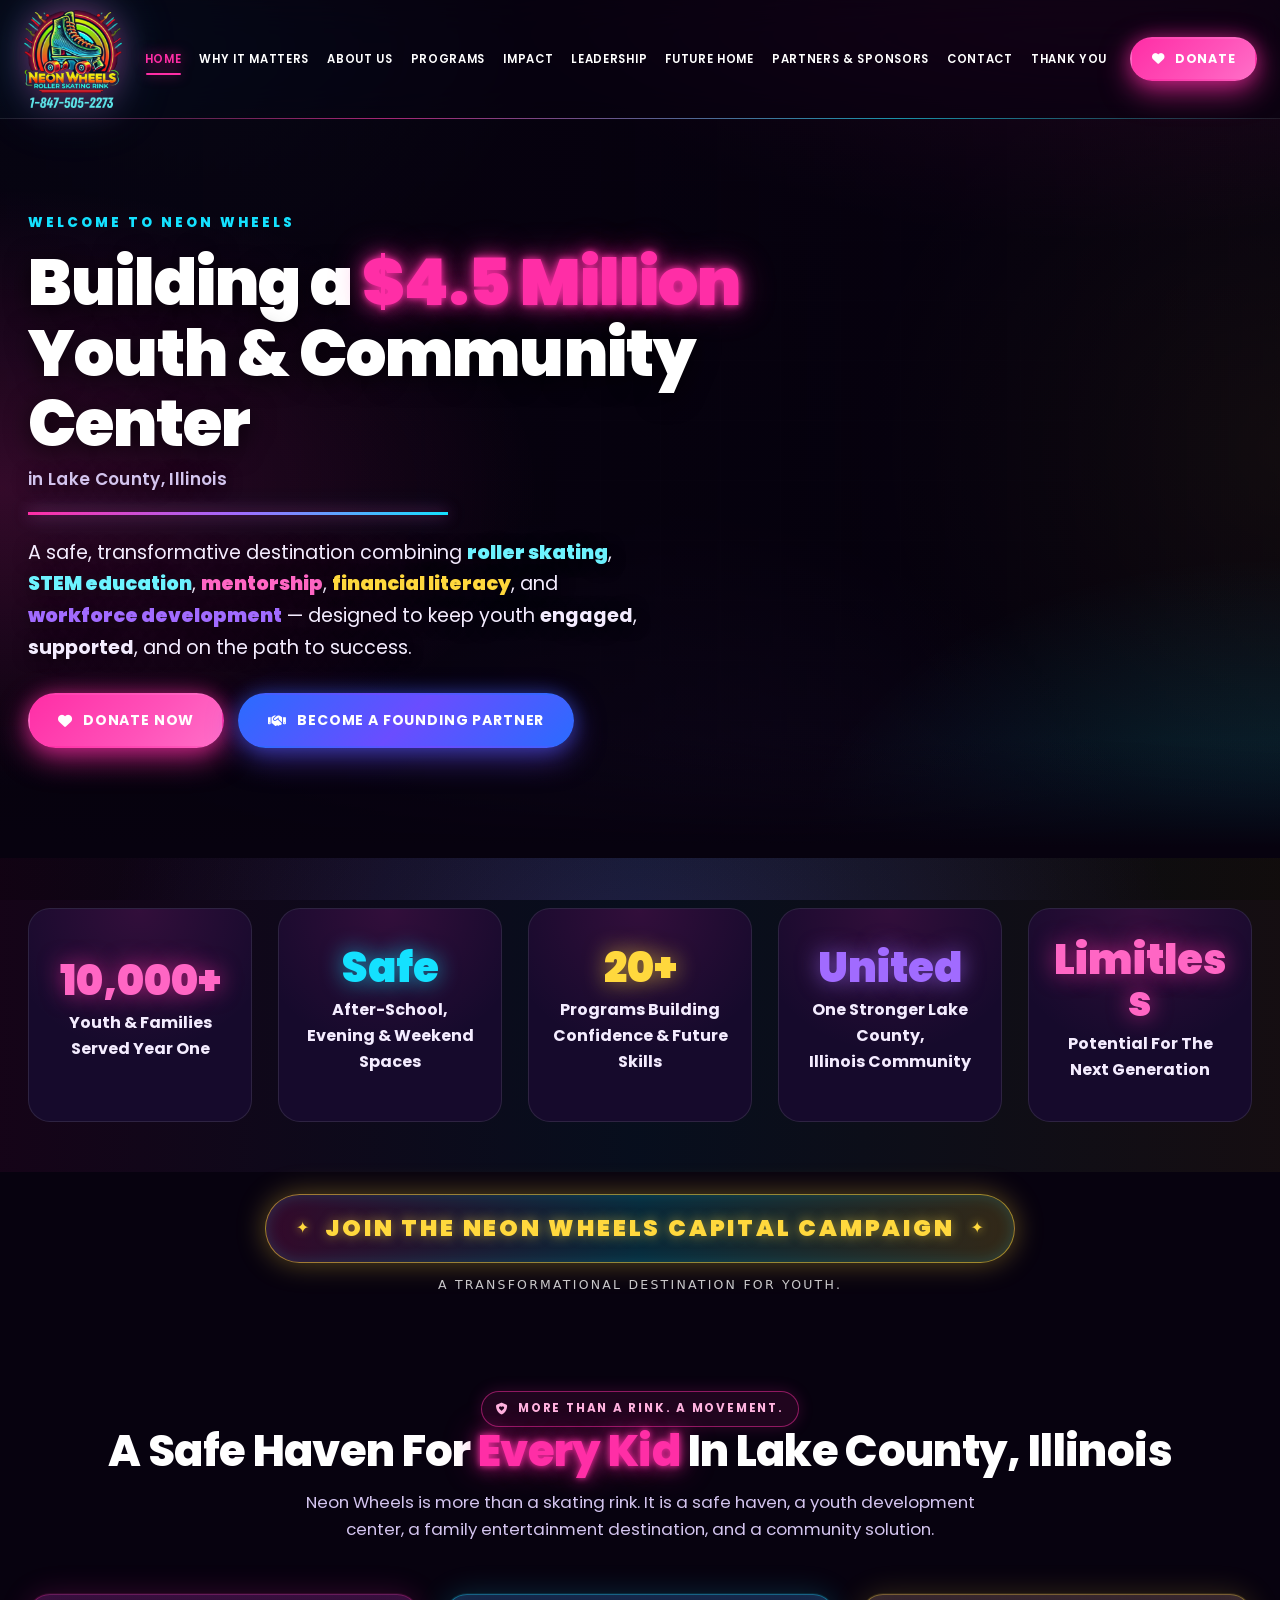
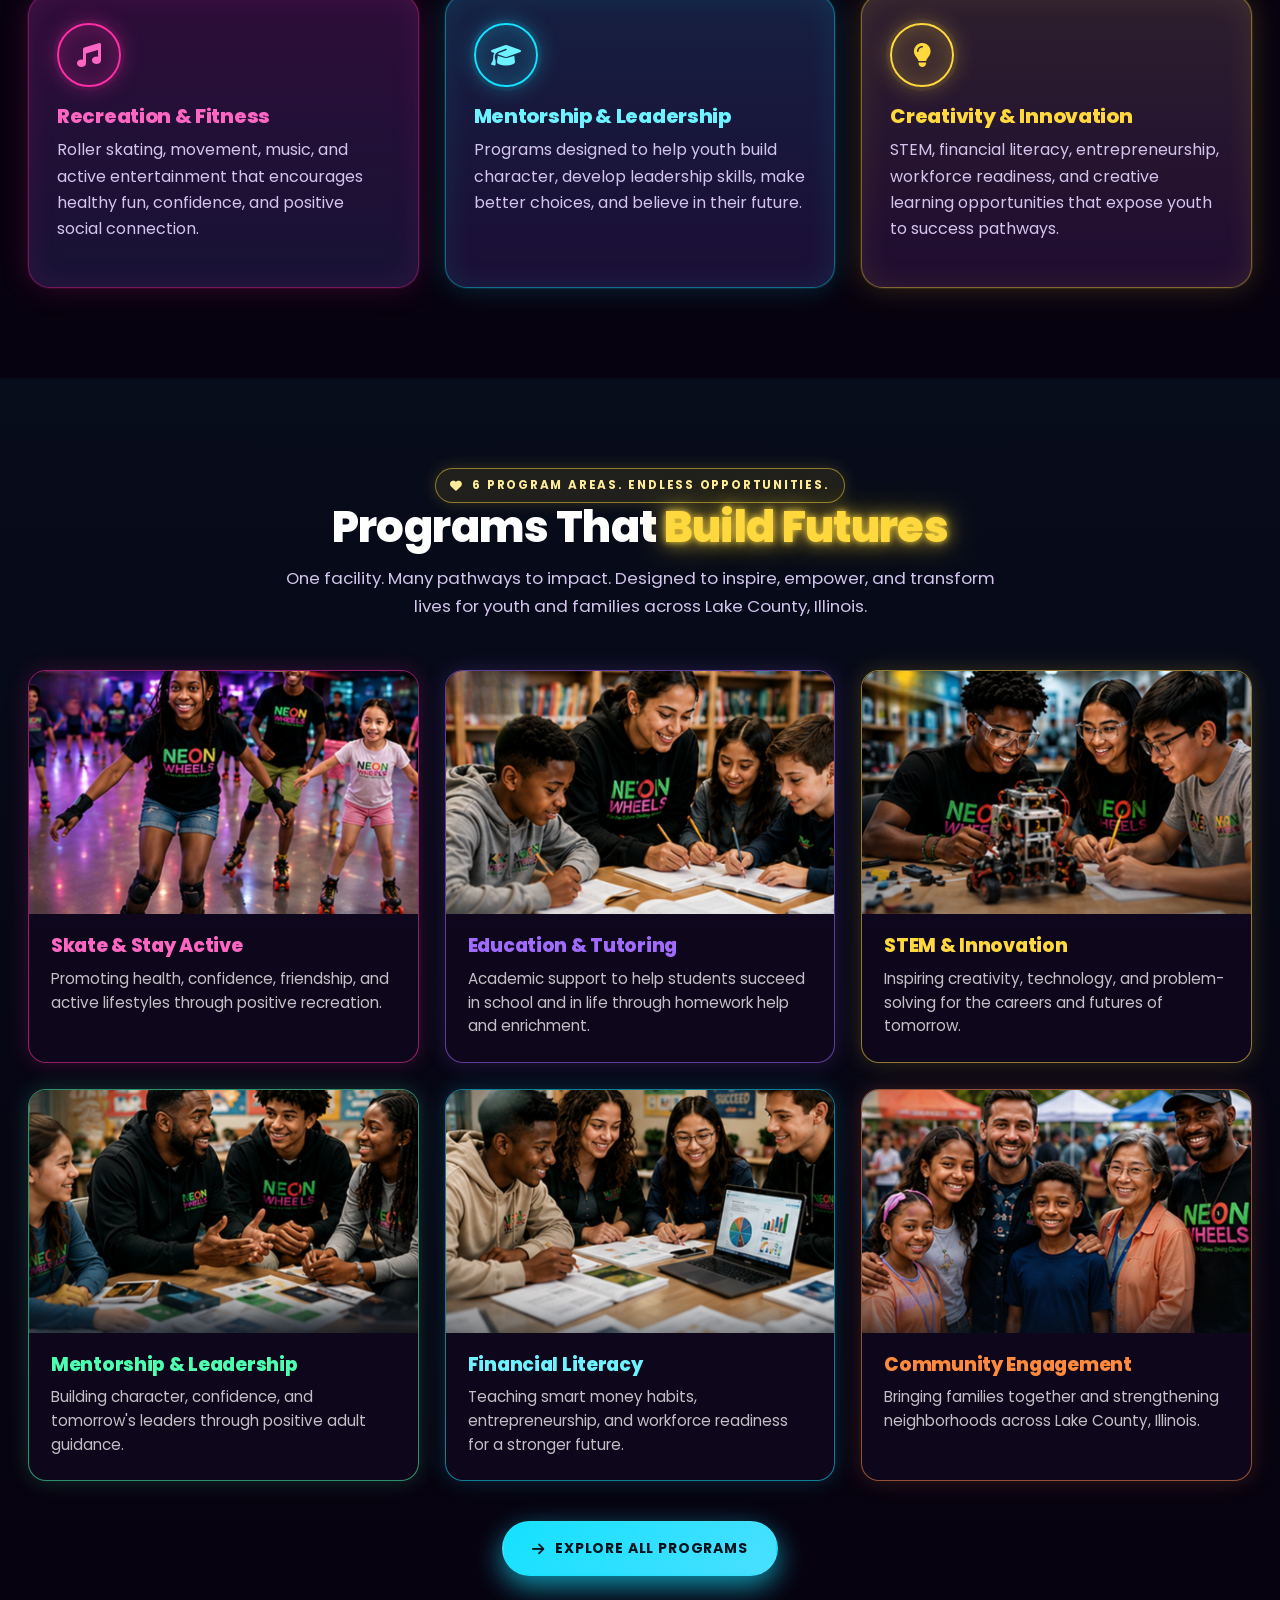
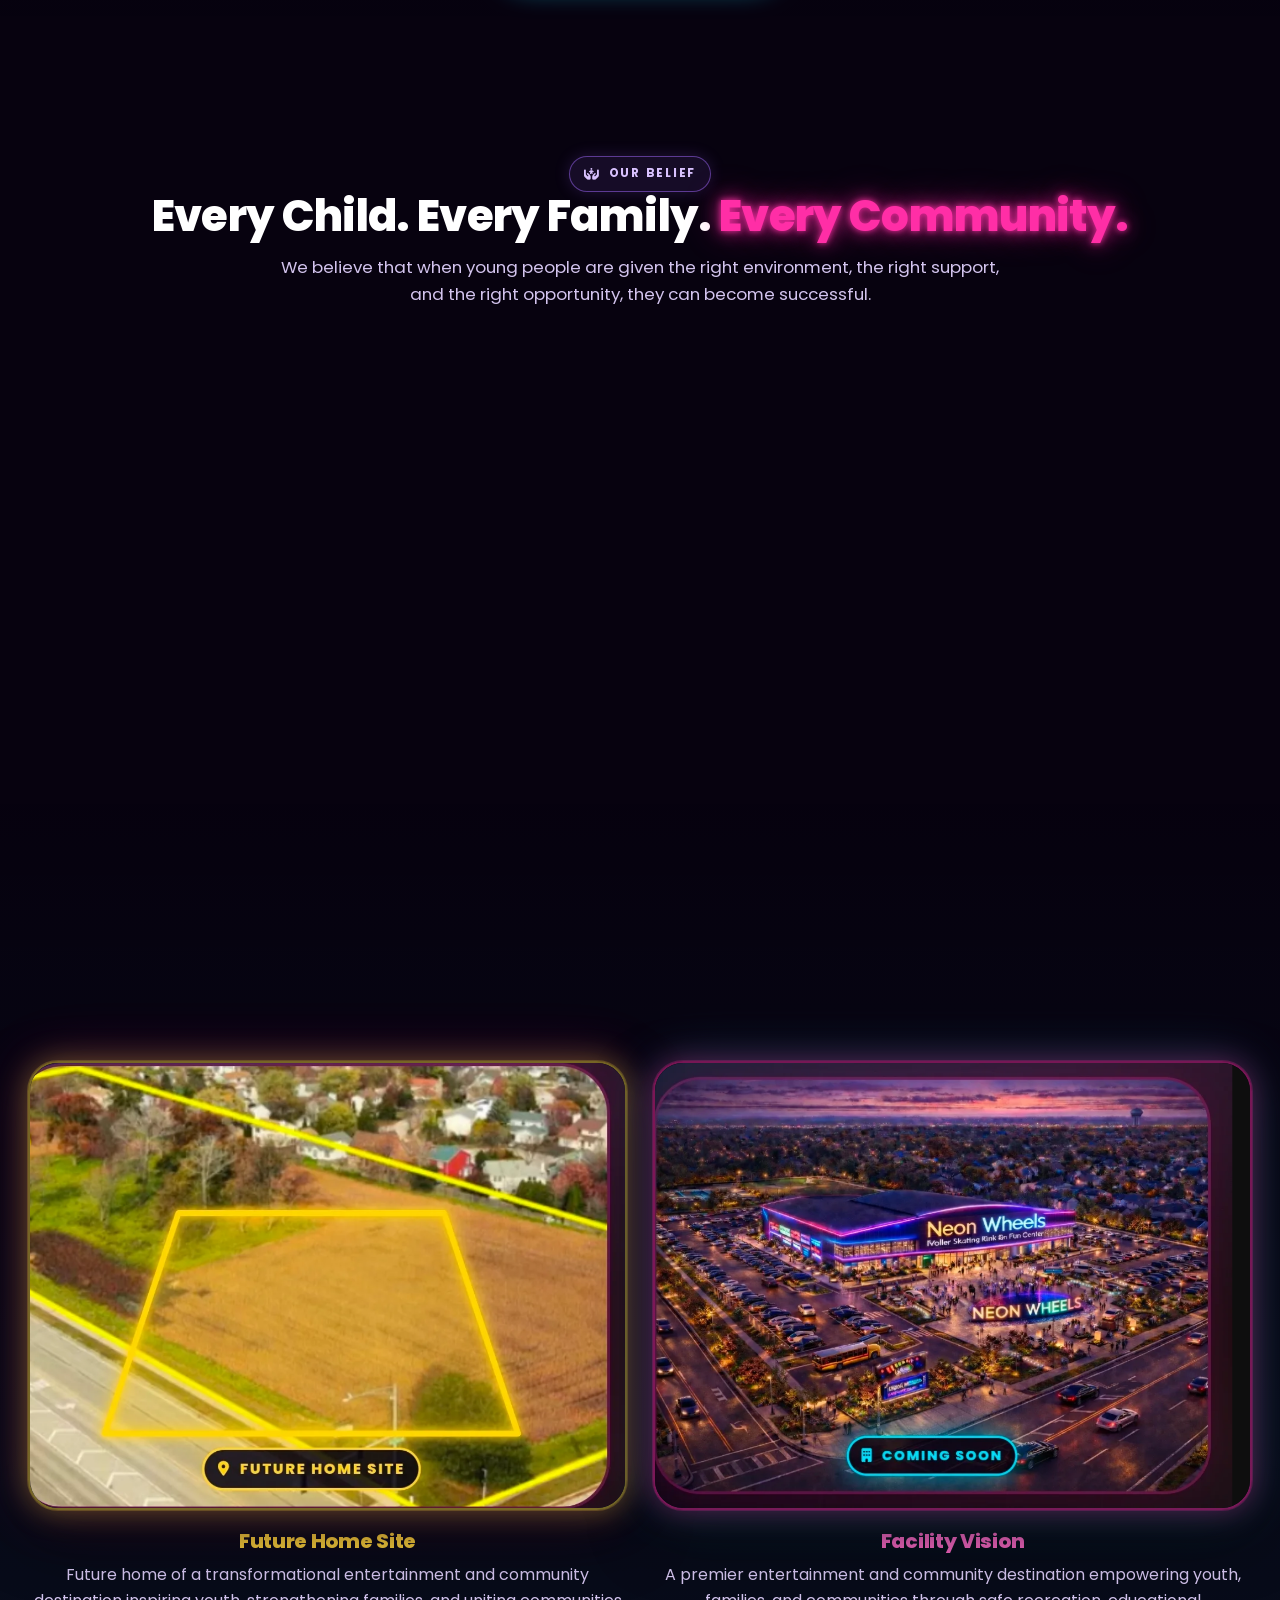
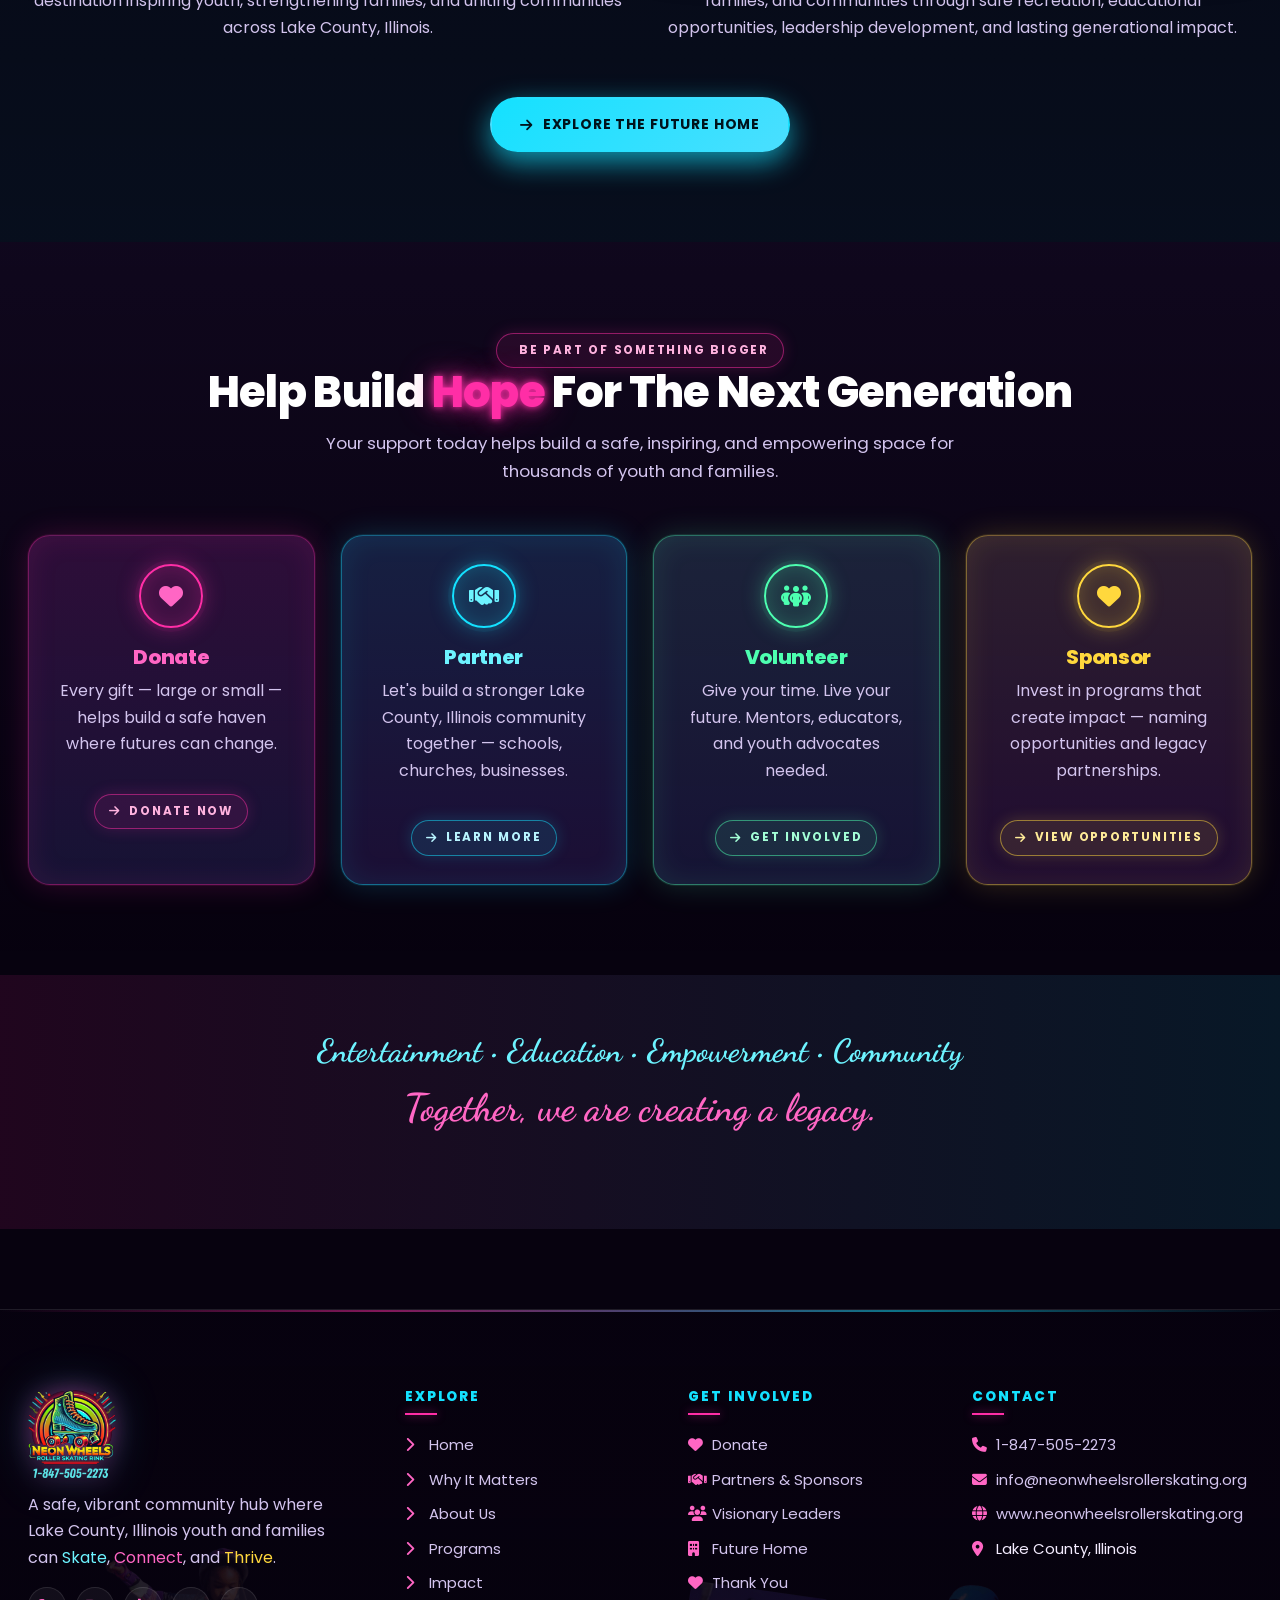
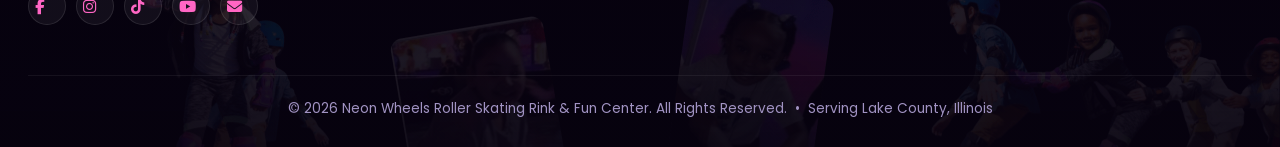
==== commit 61b5a842: "Fix image fit & framing across site - Home hero: reposition background (center 22%) so faces are no " ====
--- a/index.html
+++ b/index.html
@@ -22,12 +22,12 @@
     <ul class="nav-menu" id="nav">
       <li><a href="index.html" class="active">Home</a></li>
       <li><a href="why-neon-wheels-matters.html">Why It Matters</a></li>
-      <li><a href="about.html">About</a></li>
+      <li><a href="about.html">About Us</a></li>
       <li><a href="programs.html">Programs</a></li>
       <li><a href="impact.html">Impact</a></li>
-      <li><a href="leadership.html">Leaders</a></li>
+      <li><a href="leadership.html">Leadership</a></li>
       <li><a href="future-home.html">Future Home</a></li>
-      <li><a href="partners.html">Partners</a></li>
+      <li><a href="partners.html">Partners &amp; Sponsors</a></li>
       <li><a href="contact.html">Contact</a></li>
       <li><a href="thank-you.html">Thank You</a></li>
     </ul>
@@ -46,7 +46,7 @@
       </h1>
       <p class="hero-subhead">in Lake County, Illinois</p>
       <hr class="neon-divider hero-divider">
-      <p class="lead">A safe, transformative destination combining <span class="t-cyan fw-900">roller skating</span>, <span class="t-cyan fw-900">STEM education</span>, <span class="t-pink fw-900">mentorship</span>, and <span class="t-purple fw-900">workforce development</span> — designed to keep youth <strong>engaged</strong>, <strong>supported</strong>, and on the path to success.</p>
+      <p class="lead">A safe, transformative destination combining <span class="t-cyan fw-900">roller skating</span>, <span class="t-cyan fw-900">STEM education</span>, <span class="t-pink fw-900">mentorship</span>, <span class="t-yellow fw-900">financial literacy</span>, and <span class="t-purple fw-900">workforce development</span> — designed to keep youth <strong>engaged</strong>, <strong>supported</strong>, and on the path to success.</p>
       <div class="cta-row mt-3">
         <a class="btn btn-pink pulse" href="donate.html"><i class="fa-solid fa-heart"></i> Donate Now</a>
         <a class="btn btn-founding" href="partners.html"><i class="fa-solid fa-handshake"></i> Become A Founding Partner</a>
@@ -80,6 +80,18 @@
         <div class="stat-label">Potential For The<br>Next Generation</div>
       </div>
     </div>
+  </div>
+</section>
+
+<!-- ============= CAPITAL CAMPAIGN BANNER ============= -->
+<section class="capital-campaign-banner reveal">
+  <div class="container">
+    <div class="cc-band">
+      <span class="cc-spark">✦</span>
+      <span class="cc-title">JOIN THE NEON WHEELS CAPITAL CAMPAIGN</span>
+      <span class="cc-spark">✦</span>
+    </div>
+    <p class="cc-sub">A Transformational Destination For Youth.</p>
   </div>
 </section>
 
@@ -120,47 +132,71 @@
 <section class="section" style="background: linear-gradient(180deg, rgba(20,225,255,0.05), transparent);">
   <div class="container">
     <div class="section-title reveal">
-      <span class="badge badge-yellow"><i class="fa-solid fa-star"></i> 6 Program Areas. Endless Opportunities.</span>
+      <span class="badge badge-yellow"><i class="fa-solid fa-heart"></i> 6 Program Areas. Endless Opportunities.</span>
       <h2>Programs That <span class="neon-text-yellow">Build Futures</span></h2>
       <p>One facility. Many pathways to impact. Designed to inspire, empower, and transform lives for youth and families across Lake County, Illinois.</p>
     </div>
 
     <div class="grid grid-3">
 
-      <a href="programs.html" class="card reveal" style="text-decoration:none; color:inherit;">
-        <span class="icon-badge"><i class="fa-solid fa-person-skating"></i></span>
-        <h3 class="t-pink">Skate &amp; Stay Active</h3>
-        <p>Promoting health, confidence, friendship, and active lifestyles through positive recreation.</p>
-      </a>
-
-      <a href="programs.html" class="card reveal" style="text-decoration:none; color:inherit;">
-        <span class="icon-badge purple"><i class="fa-solid fa-book-open"></i></span>
-        <h3 class="t-purple">Education &amp; Tutoring</h3>
-        <p>Academic support to help students succeed in school and in life through homework help and enrichment.</p>
-      </a>
-
-      <a href="programs.html" class="card reveal" style="text-decoration:none; color:inherit;">
-        <span class="icon-badge yellow"><i class="fa-solid fa-lightbulb"></i></span>
-        <h3 class="t-yellow">STEM &amp; Innovation</h3>
-        <p>Inspiring creativity, technology, and problem-solving for the careers and futures of tomorrow.</p>
-      </a>
-
-      <a href="programs.html" class="card reveal" style="text-decoration:none; color:inherit;">
-        <span class="icon-badge green"><i class="fa-solid fa-people-group"></i></span>
-        <h3 class="t-green">Mentorship &amp; Leadership</h3>
-        <p>Building character, confidence, and tomorrow's leaders through positive adult guidance.</p>
-      </a>
-
-      <a href="programs.html" class="card reveal" style="text-decoration:none; color:inherit;">
-        <span class="icon-badge cyan"><i class="fa-solid fa-dollar-sign"></i></span>
-        <h3 class="t-cyan">Financial Literacy</h3>
-        <p>Teaching smart money habits, entrepreneurship, and workforce readiness for a stronger future.</p>
-      </a>
-
-      <a href="programs.html" class="card reveal" style="text-decoration:none; color:inherit;">
-        <span class="icon-badge orange"><i class="fa-solid fa-heart"></i></span>
-        <h3 style="color:var(--orange);">Community Engagement</h3>
-        <p>Bringing families together and strengthening neighborhoods across Lake County, Illinois.</p>
+      <a href="programs.html" class="photo-card pink reveal">
+        <div class="pc-media">
+          <img src="assets/images/home-card-skate.png" alt="Young skaters in Neon Wheels shirts gliding across the rink">
+        </div>
+        <div class="pc-body">
+          <h3 class="t-pink">Skate &amp; Stay Active</h3>
+          <p>Promoting health, confidence, friendship, and active lifestyles through positive recreation.</p>
+        </div>
+      </a>
+
+      <a href="programs.html" class="photo-card purple reveal">
+        <div class="pc-media">
+          <img src="assets/images/home-card-education.png" alt="Students studying with a Neon Wheels mentor in a library">
+        </div>
+        <div class="pc-body">
+          <h3 class="t-purple">Education &amp; Tutoring</h3>
+          <p>Academic support to help students succeed in school and in life through homework help and enrichment.</p>
+        </div>
+      </a>
+
+      <a href="programs.html" class="photo-card yellow reveal">
+        <div class="pc-media">
+          <img src="assets/images/home-card-stem.png" alt="Youth building a robot in a STEM innovation lab">
+        </div>
+        <div class="pc-body">
+          <h3 class="t-yellow">STEM &amp; Innovation</h3>
+          <p>Inspiring creativity, technology, and problem-solving for the careers and futures of tomorrow.</p>
+        </div>
+      </a>
+
+      <a href="programs.html" class="photo-card green reveal">
+        <div class="pc-media">
+          <img src="assets/images/home-card-mentorship.png" alt="A mentor laughing with teens at a community table">
+        </div>
+        <div class="pc-body">
+          <h3 class="t-green">Mentorship &amp; Leadership</h3>
+          <p>Building character, confidence, and tomorrow's leaders through positive adult guidance.</p>
+        </div>
+      </a>
+
+      <a href="programs.html" class="photo-card cyan reveal">
+        <div class="pc-media">
+          <img src="assets/images/home-card-financial.png" alt="Teens learning financial literacy with a laptop and budget charts">
+        </div>
+        <div class="pc-body">
+          <h3 class="t-cyan">Financial Literacy</h3>
+          <p>Teaching smart money habits, entrepreneurship, and workforce readiness for a stronger future.</p>
+        </div>
+      </a>
+
+      <a href="programs.html" class="photo-card orange reveal">
+        <div class="pc-media">
+          <img src="assets/images/home-card-community.png" alt="A multi-generation family at a Neon Wheels community event">
+        </div>
+        <div class="pc-body">
+          <h3 style="color:var(--orange);">Community Engagement</h3>
+          <p>Bringing families together and strengthening neighborhoods across Lake County, Illinois.</p>
+        </div>
       </a>
 
     </div>
@@ -211,25 +247,25 @@
     <div class="section-title reveal">
       <span class="badge badge-cyan"><i class="fa-solid fa-building"></i> The Future Home</span>
       <h2>From Vision To <span class="neon-text-cyan">Community Landmark</span></h2>
-      <p>These future home visuals help donors, sponsors, and community partners see the dream becoming real — from the proposed site to the transformational facility vision we are building for Lake County, Illinois youth and families.</p>
+      <p>From the proposed site to the future facility vision, Neon Wheels represents a bold investment in youth, families, and the future of Lake County, Illinois.</p>
     </div>
 
     <div class="grid grid-2">
 
       <div class="reveal">
-        <div class="neon-frame yellow">
+        <div class="neon-frame yellow nf-fixed">
           <img src="assets/images/doc/home-future-site-preview.png" alt="Future Home Site — proposed land for Neon Wheels in Lake County, Illinois">
         </div>
         <h3 class="mt-2 t-yellow t-center">Future Home Site</h3>
-        <p class="t-center">Proposed site vision for a safe, accessible, and community-centered youth and family entertainment destination.</p>
+        <p class="t-center">Future home of a transformational entertainment and community destination inspiring youth, strengthening families, and uniting communities across Lake County, Illinois.</p>
       </div>
 
       <div class="reveal">
-        <div class="neon-frame pink">
+        <div class="neon-frame pink nf-fixed">
           <img src="assets/images/doc/home-facility-vision-preview.png" alt="Facility Vision — bold rendering of the future Neon Wheels regional destination">
         </div>
         <h3 class="mt-2 t-pink t-center">Facility Vision</h3>
-        <p class="t-center">A bold future rendering showing the type of regional destination Neon Wheels is working to create for youth, families, donors, and community partners.</p>
+        <p class="t-center">A premier entertainment and community destination empowering youth, families, and communities through safe recreation, educational opportunities, leadership development, and lasting generational impact.</p>
       </div>
 
     </div>
@@ -273,7 +309,7 @@
       </a>
 
       <a href="partners.html" class="neon-card yellow reveal" style="text-decoration:none; color:inherit; text-align:center;">
-        <span class="icon-badge yellow"><i class="fa-solid fa-star"></i></span>
+        <span class="icon-badge yellow"><i class="fa-solid fa-heart"></i></span>
         <h3 class="t-yellow">Sponsor</h3>
         <p>Invest in programs that create impact — naming opportunities and legacy partnerships.</p>
         <span class="badge badge-yellow mt-2"><i class="fa-solid fa-arrow-right"></i> View Opportunities</span>
@@ -320,18 +356,18 @@
         <h4>Get Involved</h4>
         <ul>
           <li><a href="donate.html"><i class="fa-solid fa-heart"></i>Donate</a></li>
-          <li><a href="partners.html"><i class="fa-solid fa-handshake"></i>Partners</a></li>
+          <li><a href="partners.html"><i class="fa-solid fa-handshake"></i>Partners &amp; Sponsors</a></li>
           <li><a href="leadership.html"><i class="fa-solid fa-users"></i>Visionary Leaders</a></li>
           <li><a href="future-home.html"><i class="fa-solid fa-building"></i>Future Home</a></li>
-          <li><a href="thank-you.html"><i class="fa-solid fa-star"></i>Thank You</a></li>
+          <li><a href="thank-you.html"><i class="fa-solid fa-heart"></i>Thank You</a></li>
         </ul>
       </div>
       <div>
         <h4>Contact</h4>
         <ul>
-          <li><i class="fa-solid fa-phone"></i><a href="tel:+12246145495">+1 (224) 614-5495</a></li>
-          <li><i class="fa-solid fa-envelope"></i><a href="mailto:info@neonwheels.org">info@neonwheels.org</a></li>
-          <li><i class="fa-solid fa-globe"></i><a href="https://www.neonwheels.org">www.neonwheels.org</a></li>
+          <li><i class="fa-solid fa-phone"></i><a href="tel:+18475052273">1-847-505-2273</a></li>
+          <li><i class="fa-solid fa-envelope"></i><a href="mailto:info@neonwheelsrollerskating.org">info@neonwheelsrollerskating.org</a></li>
+          <li><i class="fa-solid fa-globe"></i><a href="https://www.neonwheelsrollerskating.org">www.neonwheelsrollerskating.org</a></li>
           <li><i class="fa-solid fa-location-dot"></i>Lake County, Illinois</li>
         </ul>
       </div>
--- a/assets/css/styles.css
+++ b/assets/css/styles.css
@@ -254,8 +254,8 @@
 }
 .logo-link { display: flex; align-items: center; flex-shrink: 0; }
 .logo-link img {
-  height: 58px; width: auto;
-  max-height: 58px;
+  height: 116px; width: auto;
+  max-height: 116px;
   filter: drop-shadow(0 0 16px rgba(255,46,166,0.45)) drop-shadow(0 0 24px rgba(20,225,255,0.25));
   transition: filter .25s, transform .25s;
 }
@@ -312,7 +312,7 @@
   .nav-menu { gap: 0; }
   .nav-menu a { padding: 8px 9px; font-size: 0.72rem; letter-spacing: 0.06em; }
   .nav-wrap { gap: 14px; }
-  .logo-link img { height: 52px; max-height: 52px; }
+  .logo-link img { height: 98px; max-height: 98px; }
 }
 
 @media (max-width: 1240px) {
@@ -331,7 +331,7 @@
     padding: 12px 14px;
     letter-spacing: 0.08em;
   }
-  .logo-link img { height: 50px; max-height: 50px; }
+  .logo-link img { height: 92px; max-height: 92px; }
 }
 
 /* -------- BUTTONS -------- */
@@ -419,7 +419,7 @@
   padding: 90px 0 110px;
   background:
     linear-gradient(90deg, rgba(7,2,15,0.92) 0%, rgba(7,2,15,0.75) 45%, rgba(7,2,15,0.35) 100%),
-    url('../images/doc/home-hero.png') center/cover no-repeat;
+    url('../images/doc/home-hero.png') center 22%/cover no-repeat;
   overflow: hidden;
 }
 .hero.hero-bg::before {
@@ -1200,7 +1200,7 @@
   .hero-grid { gap: 30px; }
   .section-title { margin-bottom: 32px; }
   .nav-wrap { padding: 10px 16px; gap: 12px; }
-  .logo-link img { height: 48px; }
+  .logo-link img { height: 82px; }
   .btn { padding: 12px 22px; font-size: 0.8rem; }
   .btn-sm { padding: 9px 16px; font-size: 0.7rem; }
   .footer-logo img { height: 70px; }
@@ -1282,7 +1282,7 @@
 
   /* --- HEADER --- */
   .nav-wrap { padding: 10px 14px; gap: 8px; }
-  .logo-link img { height: 46px !important; }
+  .logo-link img { height: 76px !important; }
   .site-header .btn { padding: 9px 14px; font-size: 0.7rem; }
   .nav-toggle { padding: 8px 11px; font-size: 1rem; }
 
@@ -1489,7 +1489,7 @@
   .btn-sm { padding: 8px 12px; font-size: 0.66rem; }
 
   /* Logo and nav further shrink */
-  .logo-link img { height: 40px !important; }
+  .logo-link img { height: 64px !important; }
   .site-header .btn { padding: 7px 11px; font-size: 0.62rem; }
   .nav-wrap { padding: 8px 12px; gap: 6px; }
 
@@ -1745,3 +1745,154 @@
 @media (max-width: 768px) {
   .heart-box { min-height: 0; }
 }
+
+/* ============= CAPITAL CAMPAIGN BANNER (Home, Top of page) ============= */
+.capital-campaign-banner {
+  padding: 22px 0 6px;
+  text-align: center;
+}
+.capital-campaign-banner .cc-band {
+  display: inline-flex; align-items: center; gap: 16px;
+  padding: 14px 30px;
+  background: linear-gradient(90deg, rgba(255,46,166,0.18), rgba(20,225,255,0.18), rgba(255,216,61,0.18));
+  border-radius: 999px;
+  border: 1px solid rgba(255,216,61,0.55);
+  box-shadow: 0 0 28px rgba(255,216,61,0.35), inset 0 0 16px rgba(20,225,255,0.18);
+  flex-wrap: wrap; justify-content: center;
+}
+.capital-campaign-banner .cc-title {
+  font-weight: 900; letter-spacing: 0.12em;
+  font-size: clamp(0.95rem, 2.2vw, 1.45rem);
+  color: var(--yellow);
+  text-shadow: 0 0 12px rgba(255,216,61,0.55);
+}
+.capital-campaign-banner .cc-spark {
+  color: var(--yellow); font-size: 1rem;
+  text-shadow: 0 0 10px rgba(255,216,61,0.7);
+}
+.capital-campaign-banner .cc-sub {
+  margin: 12px 0 0;
+  color: rgba(255,255,255,0.78);
+  font-weight: 500; letter-spacing: 0.18em; text-transform: uppercase;
+  font-size: 0.78rem;
+}
+
+/* ============= NEW CARD STYLE: photo-top neon card (Home + grid pages) ============= */
+.photo-card {
+  position: relative;
+  display: flex; flex-direction: column;
+  background: rgba(18,8,32,0.75);
+  border-radius: 18px;
+  border: 1px solid rgba(255,255,255,0.10);
+  overflow: hidden;
+  text-decoration: none; color: inherit;
+  transition: transform .25s, box-shadow .25s, border-color .25s;
+}
+.photo-card:hover { transform: translateY(-4px); }
+.photo-card .pc-media {
+  position: relative;
+  aspect-ratio: 16 / 10;
+  overflow: hidden;
+  background: #0a0414;
+}
+.photo-card .pc-media img {
+  width: 100%; height: 100%; object-fit: cover;
+  display: block;
+  transition: transform .4s;
+}
+.photo-card:hover .pc-media img { transform: scale(1.04); }
+.photo-card .pc-icon {
+  position: absolute; top: 14px; left: 14px;
+  width: 44px; height: 44px; border-radius: 50%;
+  display: inline-flex; align-items: center; justify-content: center;
+  background: rgba(10,4,20,0.85);
+  font-size: 1.1rem;
+  z-index: 2;
+}
+.photo-card .pc-body {
+  padding: 22px 22px 24px;
+}
+.photo-card h3 {
+  margin: 0 0 10px;
+  font-weight: 800;
+  font-size: 1.18rem;
+}
+.photo-card p {
+  margin: 0;
+  color: rgba(255,255,255,0.75);
+  font-size: 0.95rem; line-height: 1.55;
+}
+/* Color variants — borders + icon glow */
+.photo-card.pink  { border-color: rgba(255,46,166,0.55); box-shadow: 0 0 22px rgba(255,46,166,0.18); }
+.photo-card.cyan  { border-color: rgba(20,225,255,0.55); box-shadow: 0 0 22px rgba(20,225,255,0.18); }
+.photo-card.yellow{ border-color: rgba(255,216,61,0.55); box-shadow: 0 0 22px rgba(255,216,61,0.18); }
+.photo-card.green { border-color: rgba(77,255,176,0.55); box-shadow: 0 0 22px rgba(77,255,176,0.18); }
+.photo-card.purple{ border-color: rgba(161,107,255,0.55); box-shadow: 0 0 22px rgba(161,107,255,0.18); }
+.photo-card.orange{ border-color: rgba(255,141,77,0.55);  box-shadow: 0 0 22px rgba(255,141,77,0.18); }
+.photo-card.pink   .pc-icon { color: var(--pink);  box-shadow: 0 0 14px rgba(255,46,166,0.55);  border: 1px solid rgba(255,46,166,0.6); }
+.photo-card.cyan   .pc-icon { color: var(--cyan);  box-shadow: 0 0 14px rgba(20,225,255,0.55);  border: 1px solid rgba(20,225,255,0.6); }
+.photo-card.yellow .pc-icon { color: var(--yellow);box-shadow: 0 0 14px rgba(255,216,61,0.55);  border: 1px solid rgba(255,216,61,0.6); }
+.photo-card.green  .pc-icon { color: var(--green); box-shadow: 0 0 14px rgba(77,255,176,0.55);  border: 1px solid rgba(77,255,176,0.6); }
+.photo-card.purple .pc-icon { color: var(--purple);box-shadow: 0 0 14px rgba(161,107,255,0.55); border: 1px solid rgba(161,107,255,0.6); }
+.photo-card.orange .pc-icon { color: var(--orange);box-shadow: 0 0 14px rgba(255,141,77,0.55);  border: 1px solid rgba(255,141,77,0.6); }
+
+/* Roomy card media — show the COMPLETE photo with breathing room top/bottom
+   so subjects' heads are never cramped against the frame. The letterbox bands
+   are the card's own dark colour, which blends with these vignetted neon photos. */
+.cards-roomy .pc-media { aspect-ratio: 4 / 3; }
+.cards-roomy .pc-media img { object-fit: contain; }
+
+/* Fixed-ratio neon frames — keep paired preview images equal height & filled */
+.neon-frame.nf-fixed { aspect-ratio: 4 / 3; }
+.neon-frame.nf-fixed img { width: 100%; height: 100%; object-fit: cover; }
+
+
+/* ============= EXECUTIVE SUMMARY MODAL ============= */
+.exec-modal {
+  position: fixed; inset: 0; z-index: 9999;
+  display: none; align-items: stretch; justify-content: center;
+}
+.exec-modal.open { display: flex; }
+.exec-modal-backdrop {
+  position: absolute; inset: 0;
+  background: rgba(7,2,15,0.85);
+  backdrop-filter: blur(8px);
+}
+.exec-modal-panel {
+  position: relative;
+  margin: auto;
+  width: min(880px, 96vw);
+  max-height: 96vh;
+  background: #0a0414;
+  border-radius: 16px;
+  border: 1px solid rgba(20,225,255,0.45);
+  box-shadow: 0 0 40px rgba(255,46,166,0.35), 0 0 80px rgba(20,225,255,0.18);
+  display: flex; flex-direction: column;
+  overflow: hidden;
+}
+.exec-modal-bar {
+  display: flex; align-items: center; justify-content: space-between; gap: 16px;
+  padding: 14px 20px;
+  border-bottom: 1px solid rgba(255,255,255,0.10);
+  background: linear-gradient(90deg, rgba(255,46,166,0.10), rgba(20,225,255,0.10));
+}
+.exec-modal-bar h3 { margin: 0; font-size: 1.05rem; color: var(--text); }
+.exec-modal-bar h3 i { color: var(--cyan); margin-right: 8px; }
+.exec-modal-actions { display: flex; gap: 10px; flex-wrap: wrap; }
+.exec-modal-body {
+  padding: 18px;
+  overflow: auto;
+  background: #fff;
+}
+.exec-summary-img {
+  display: block;
+  width: 100%;
+  height: auto;
+  margin: 0 auto;
+  max-width: 720px;
+}
+@media (max-width: 640px) {
+  .exec-modal-bar h3 { font-size: 0.92rem; }
+  .exec-modal-actions .btn { padding: 7px 10px; font-size: 0.72rem; }
+}
+
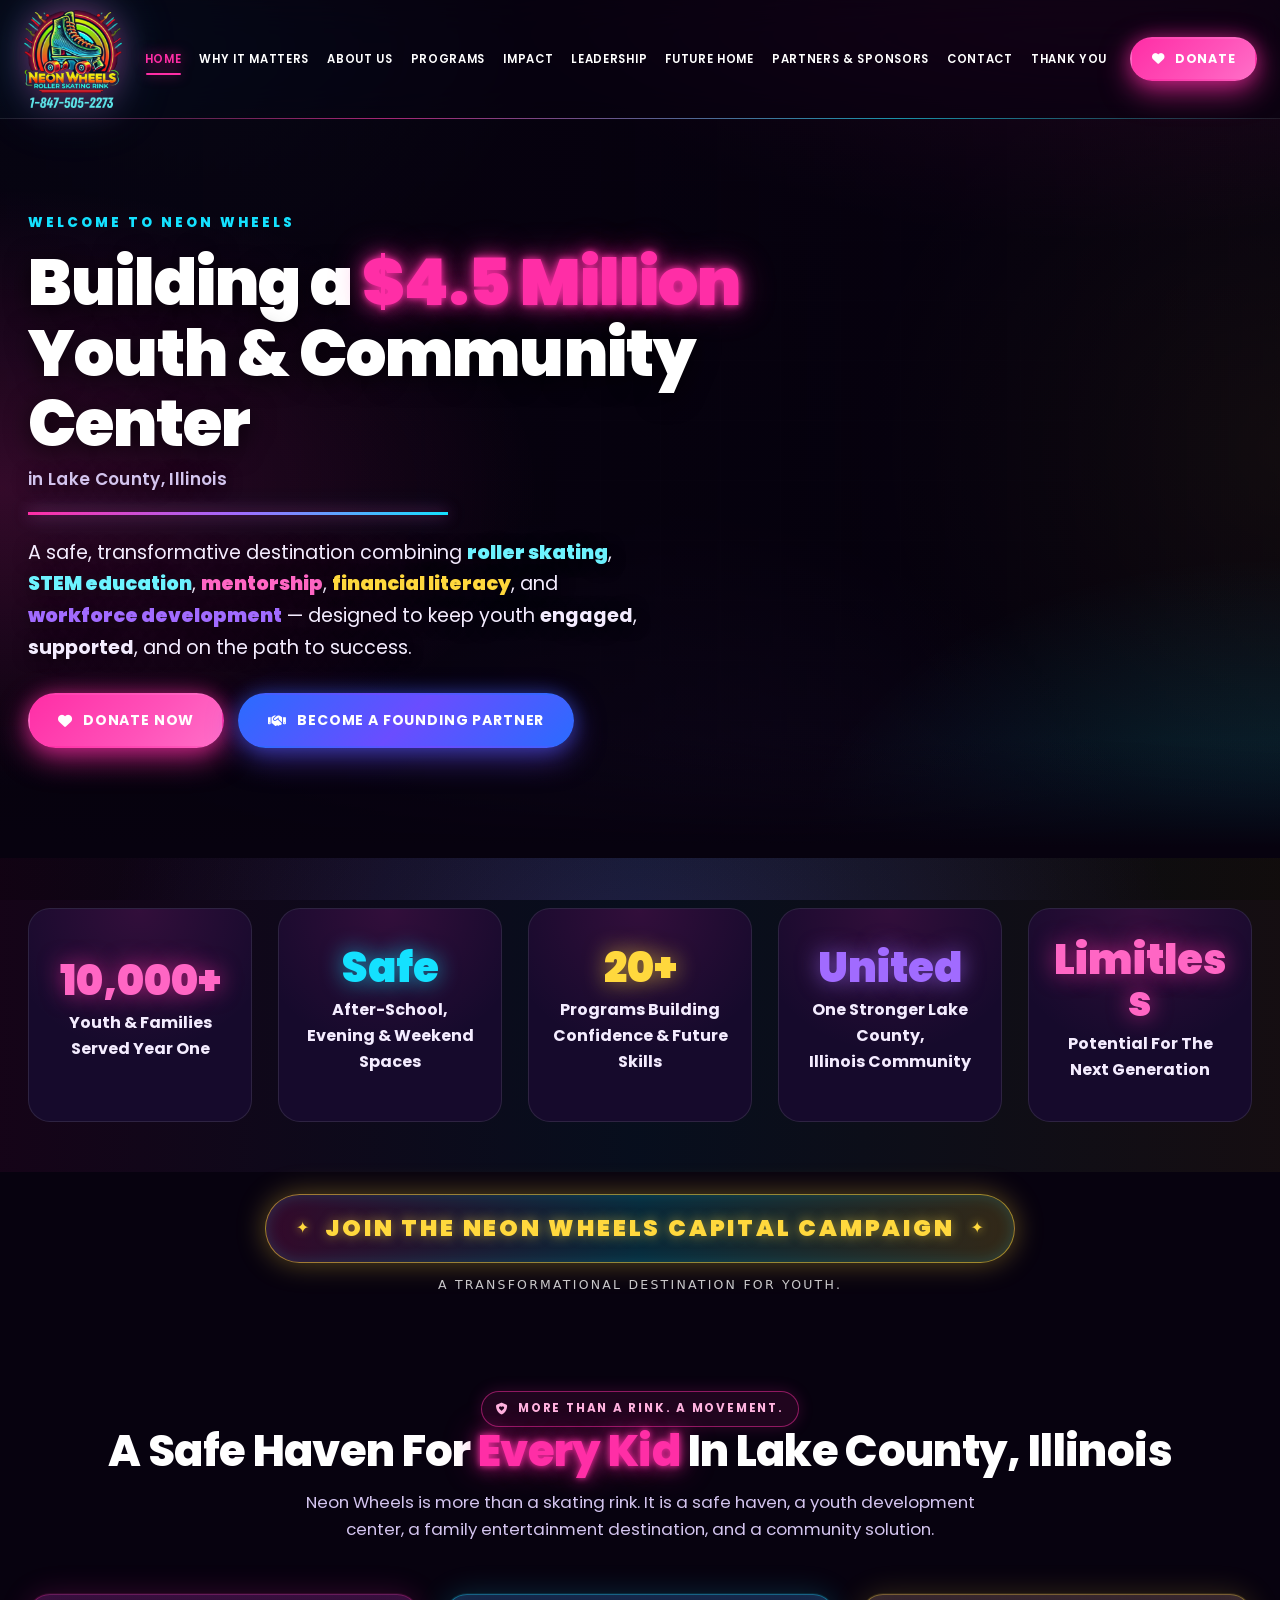
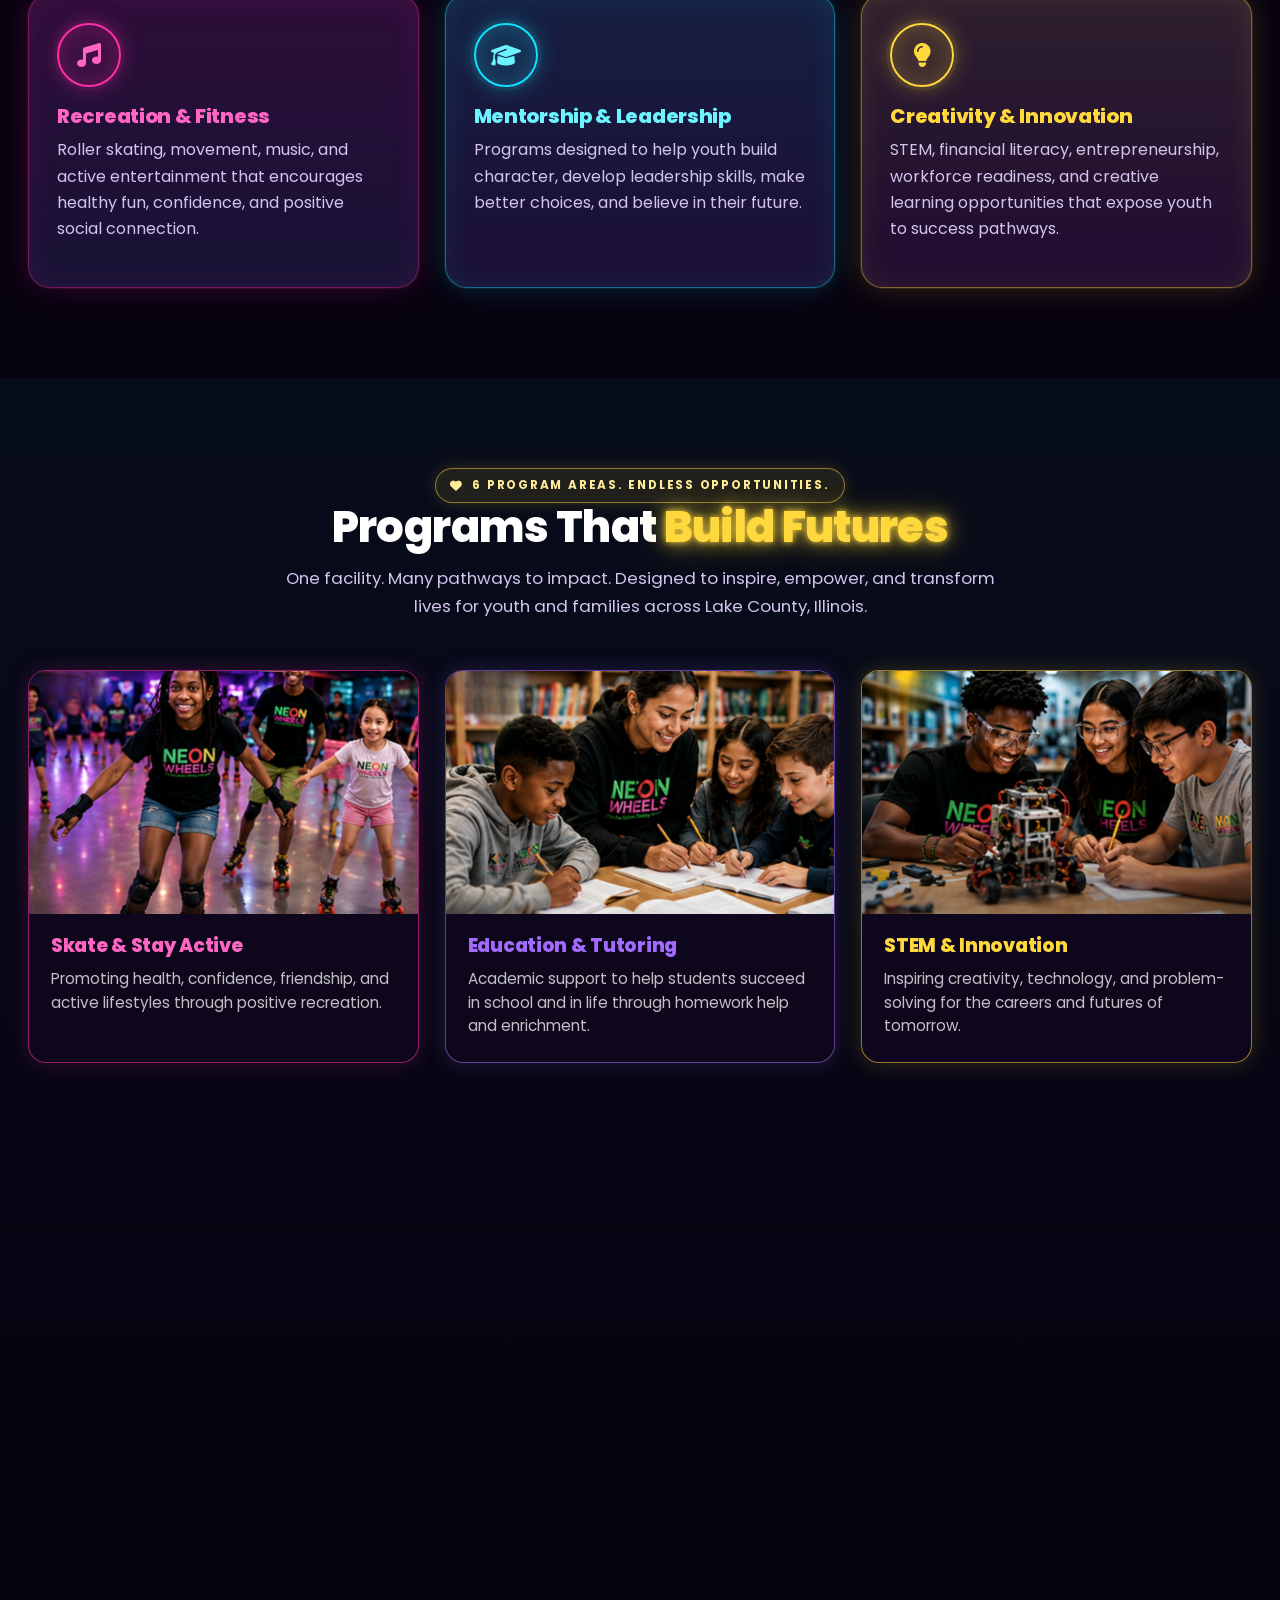
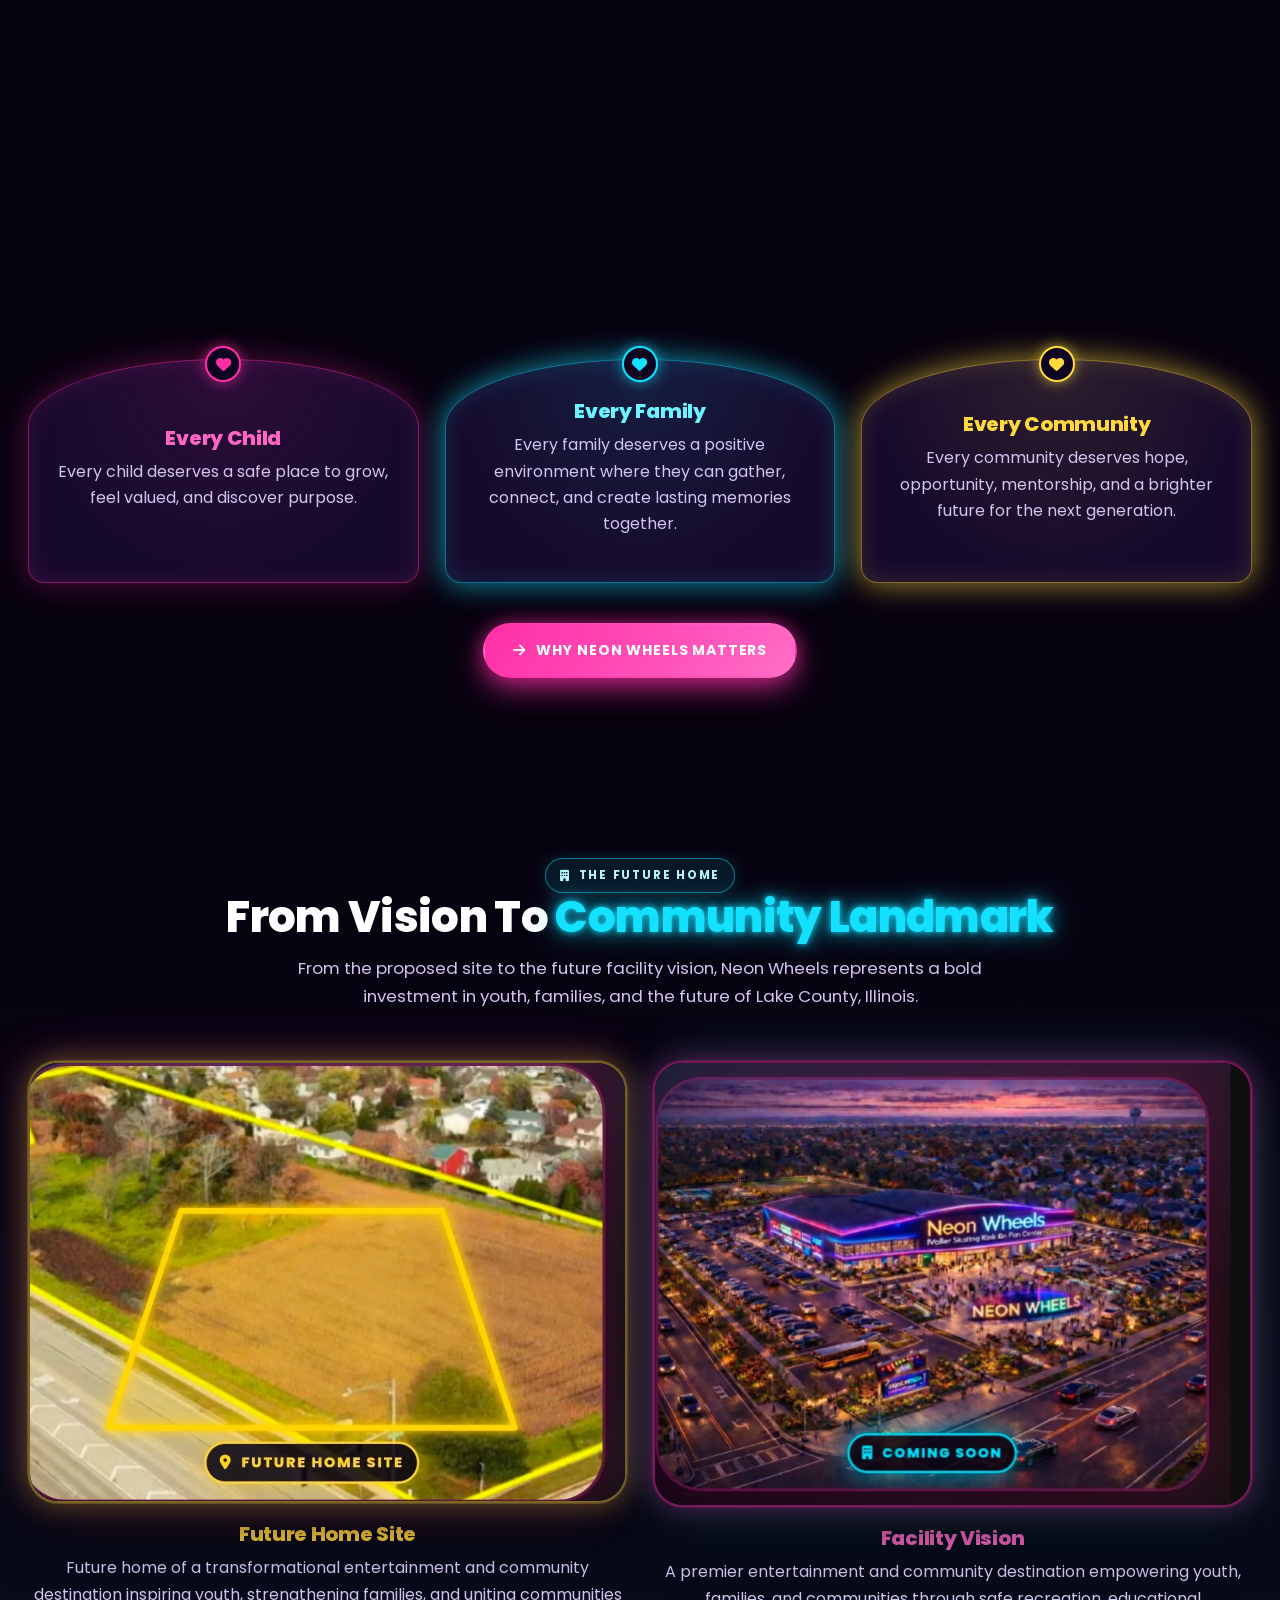
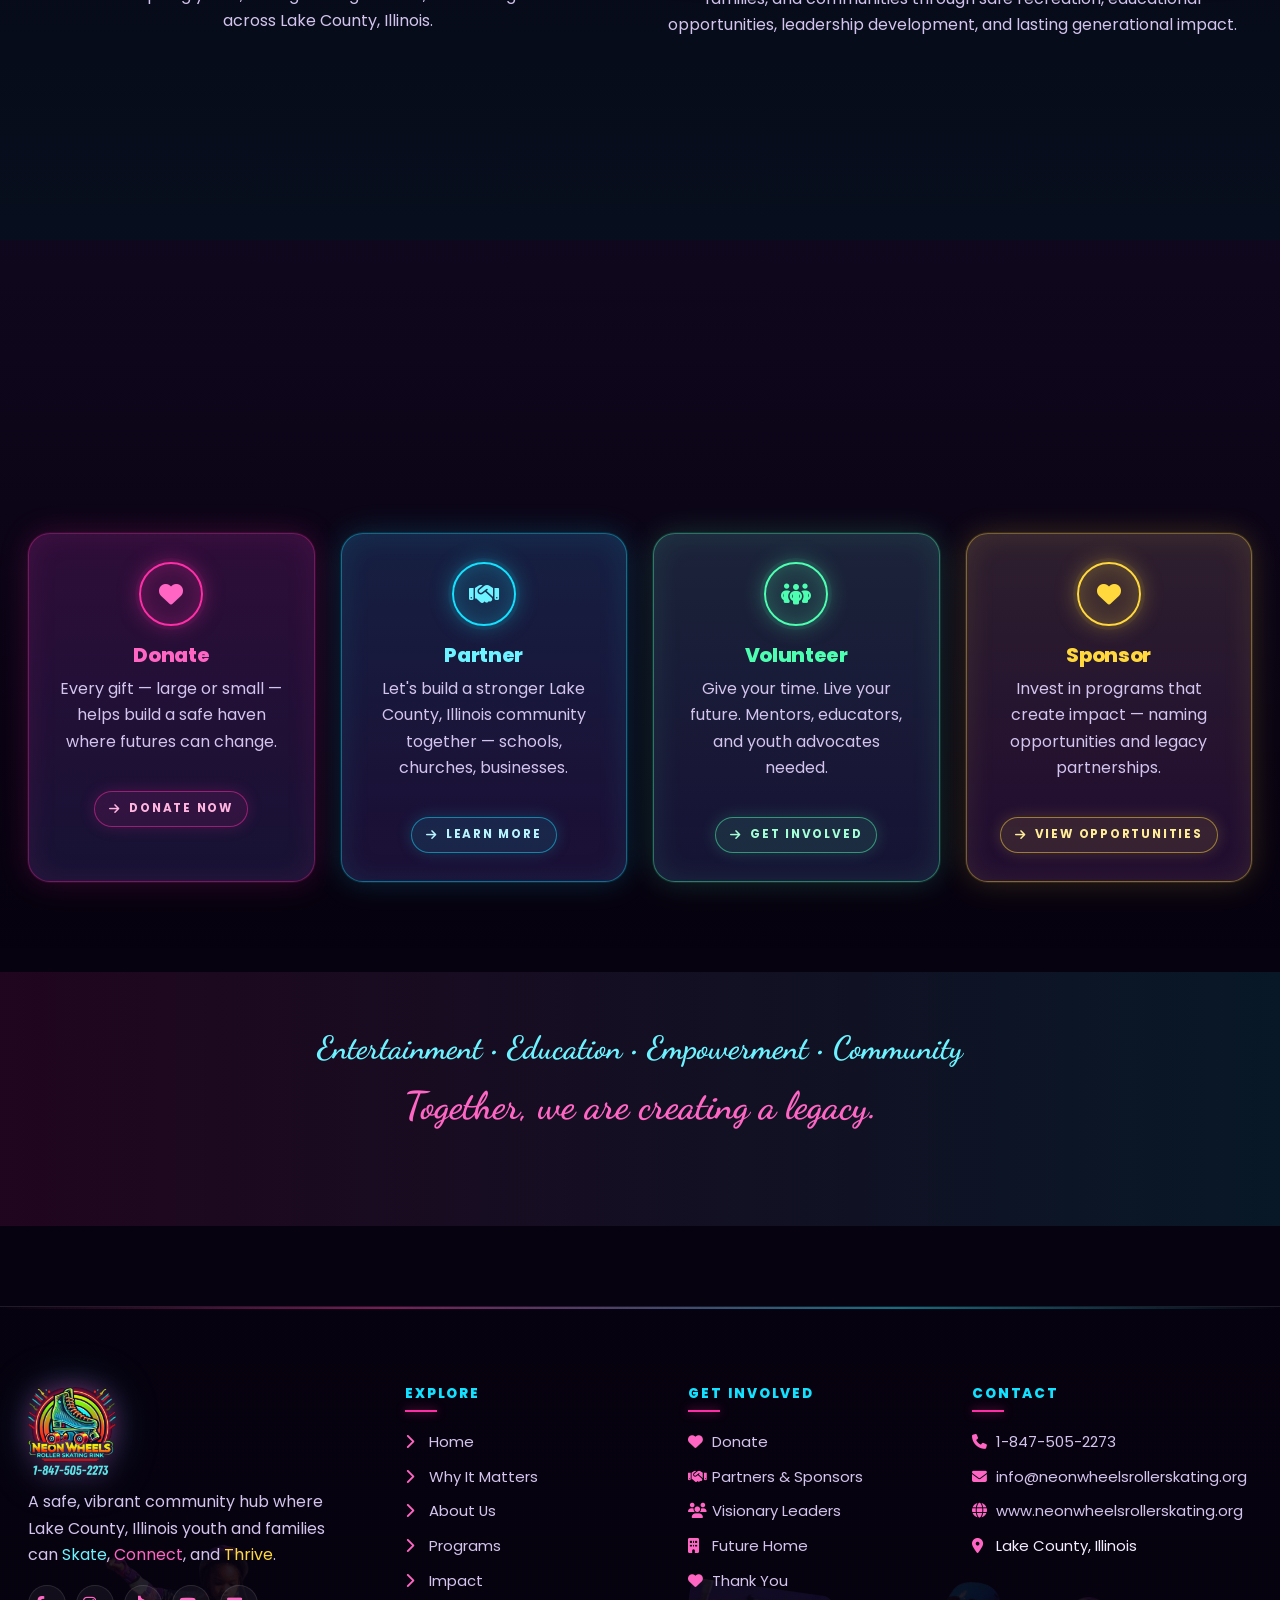
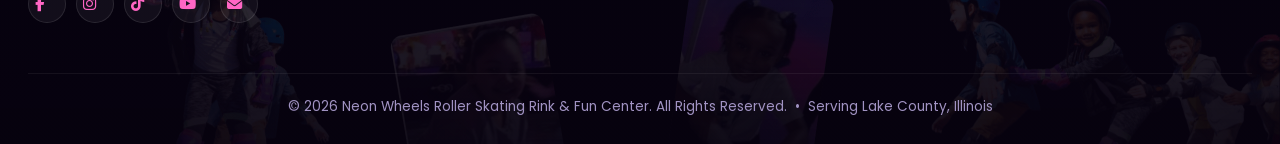
==== commit 5e9453b1: "Revert image fit & framing changes Undo the hero reposition, .cards-roomy / .nf-fixed rules and clas" ====
--- a/index.html
+++ b/index.html
@@ -253,7 +253,7 @@
     <div class="grid grid-2">
 
       <div class="reveal">
-        <div class="neon-frame yellow nf-fixed">
+        <div class="neon-frame yellow">
           <img src="assets/images/doc/home-future-site-preview.png" alt="Future Home Site — proposed land for Neon Wheels in Lake County, Illinois">
         </div>
         <h3 class="mt-2 t-yellow t-center">Future Home Site</h3>
@@ -261,7 +261,7 @@
       </div>
 
       <div class="reveal">
-        <div class="neon-frame pink nf-fixed">
+        <div class="neon-frame pink">
           <img src="assets/images/doc/home-facility-vision-preview.png" alt="Facility Vision — bold rendering of the future Neon Wheels regional destination">
         </div>
         <h3 class="mt-2 t-pink t-center">Facility Vision</h3>
--- a/assets/css/styles.css
+++ b/assets/css/styles.css
@@ -419,7 +419,7 @@
   padding: 90px 0 110px;
   background:
     linear-gradient(90deg, rgba(7,2,15,0.92) 0%, rgba(7,2,15,0.75) 45%, rgba(7,2,15,0.35) 100%),
-    url('../images/doc/home-hero.png') center 22%/cover no-repeat;
+    url('../images/doc/home-hero.png') center/cover no-repeat;
   overflow: hidden;
 }
 .hero.hero-bg::before {
@@ -1836,16 +1836,6 @@
 .photo-card.purple .pc-icon { color: var(--purple);box-shadow: 0 0 14px rgba(161,107,255,0.55); border: 1px solid rgba(161,107,255,0.6); }
 .photo-card.orange .pc-icon { color: var(--orange);box-shadow: 0 0 14px rgba(255,141,77,0.55);  border: 1px solid rgba(255,141,77,0.6); }
 
-/* Roomy card media — show the COMPLETE photo with breathing room top/bottom
-   so subjects' heads are never cramped against the frame. The letterbox bands
-   are the card's own dark colour, which blends with these vignetted neon photos. */
-.cards-roomy .pc-media { aspect-ratio: 4 / 3; }
-.cards-roomy .pc-media img { object-fit: contain; }
-
-/* Fixed-ratio neon frames — keep paired preview images equal height & filled */
-.neon-frame.nf-fixed { aspect-ratio: 4 / 3; }
-.neon-frame.nf-fixed img { width: 100%; height: 100%; object-fit: cover; }
-
 
 /* ============= EXECUTIVE SUMMARY MODAL ============= */
 .exec-modal {
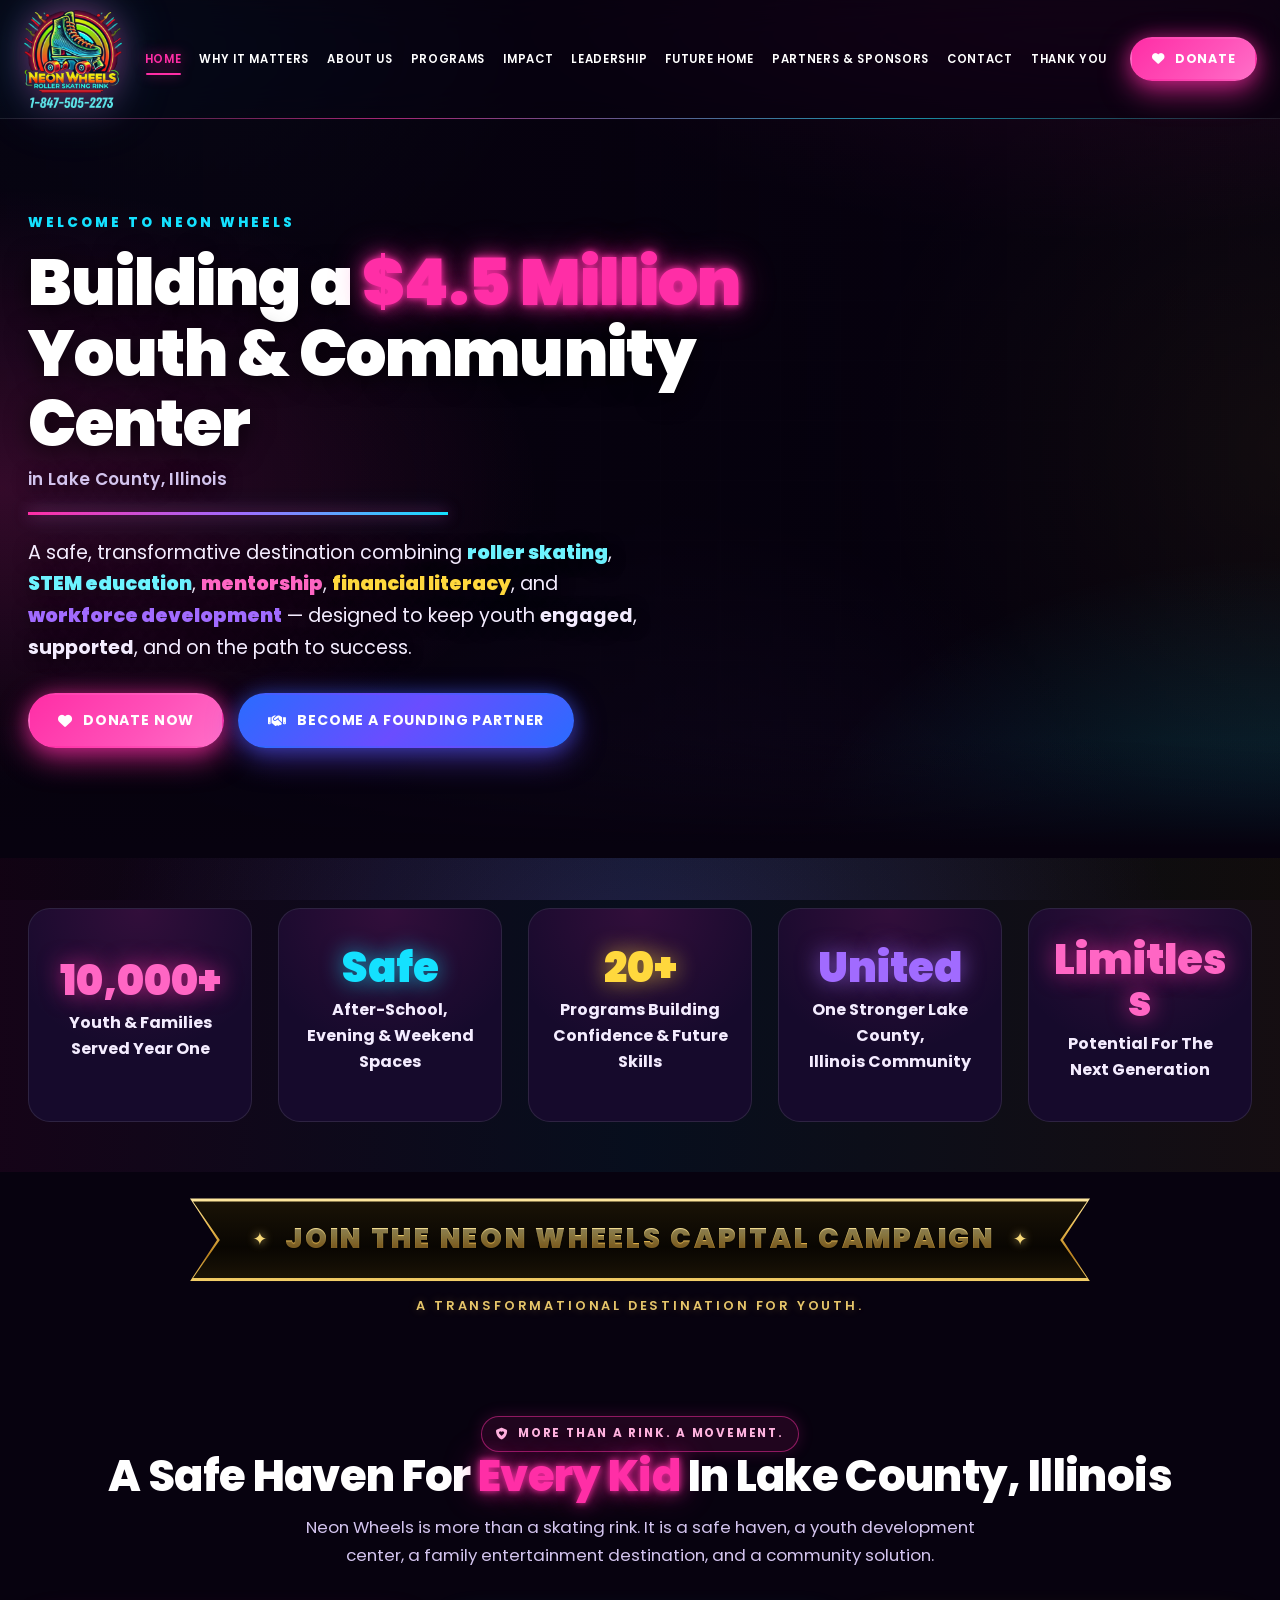
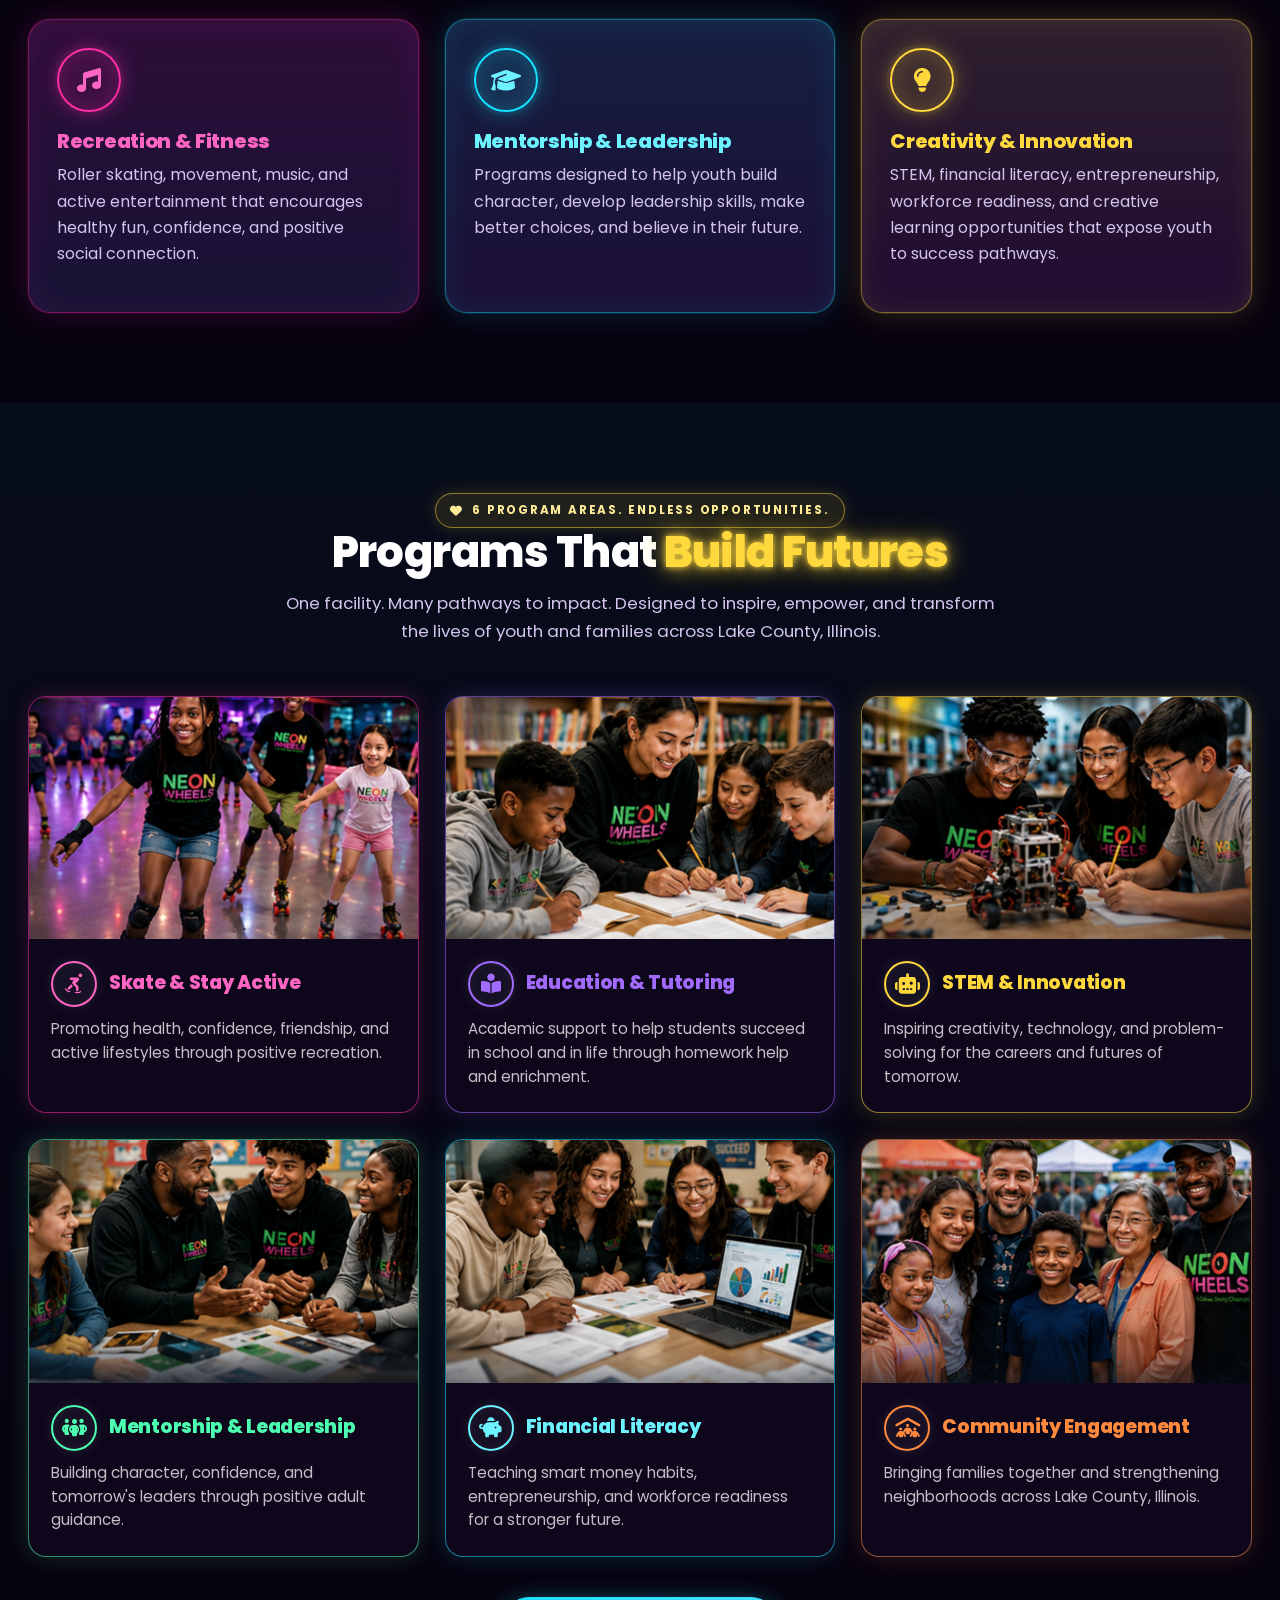
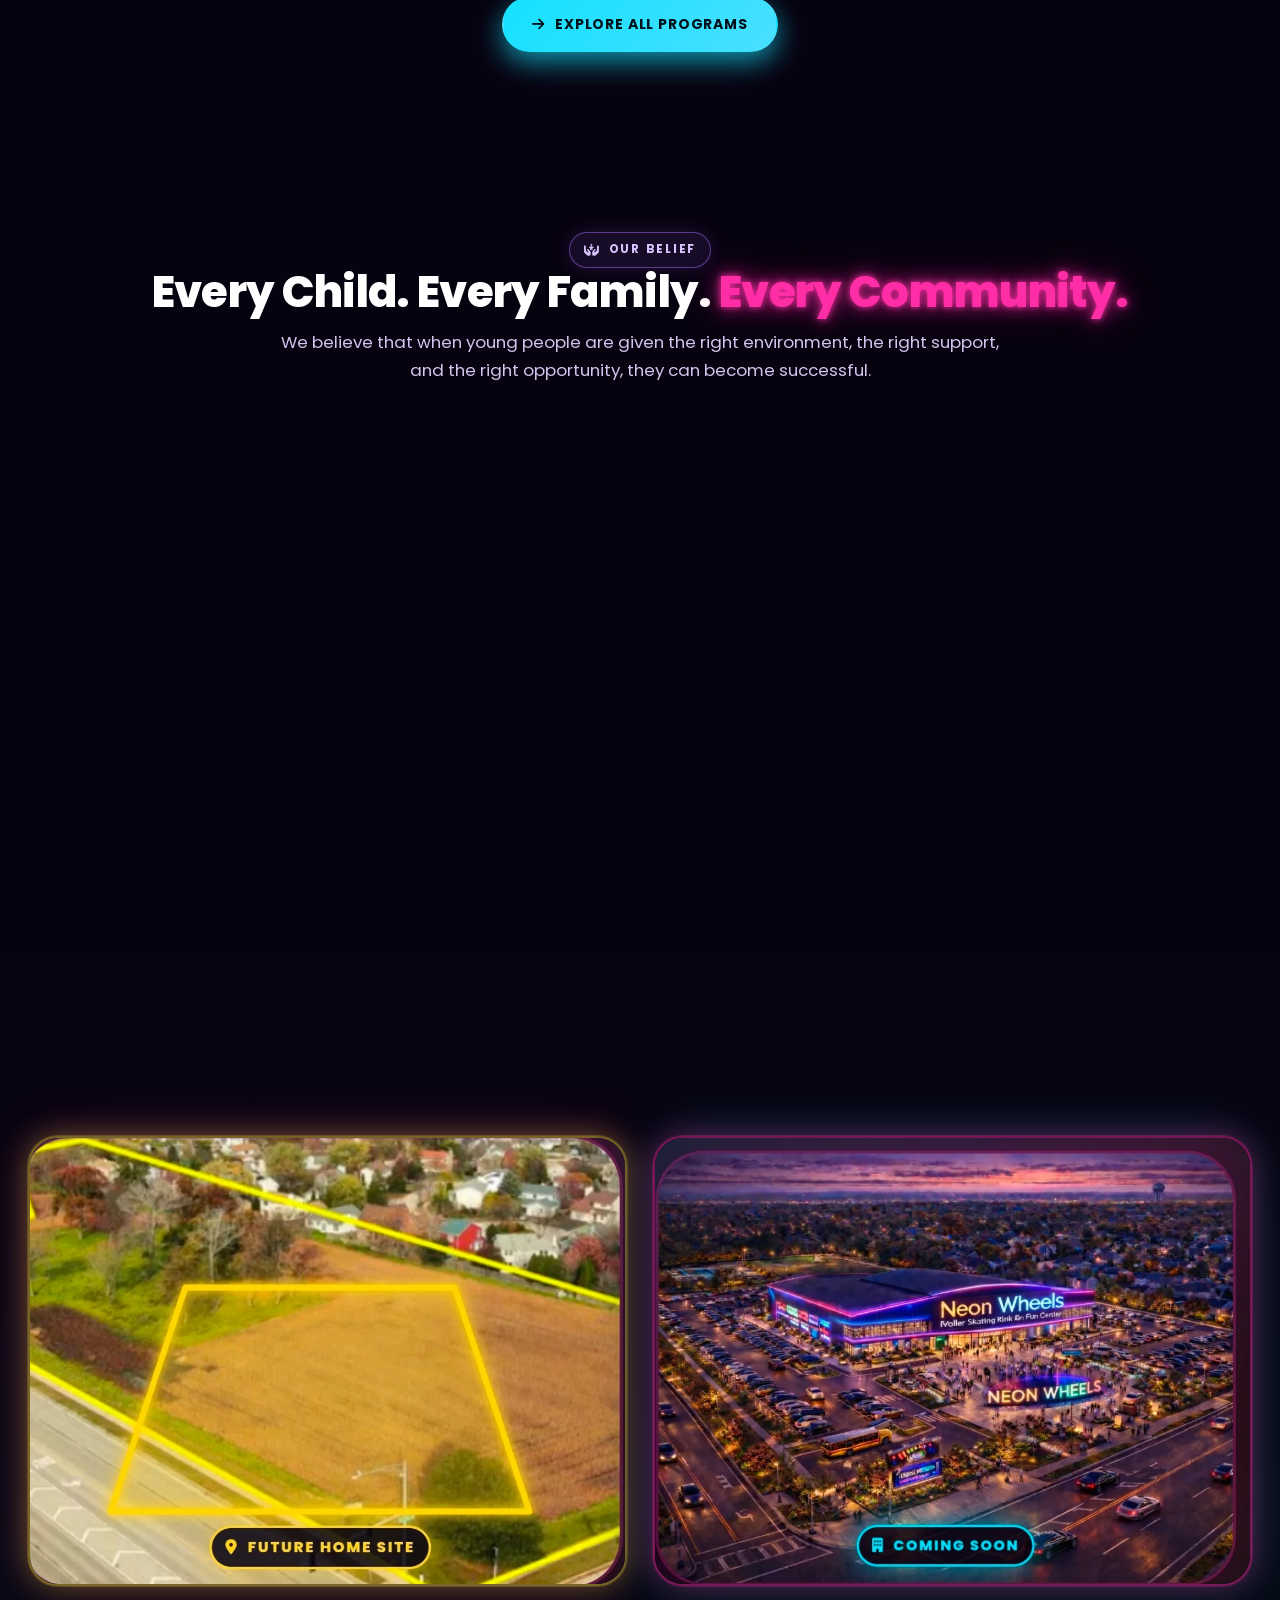
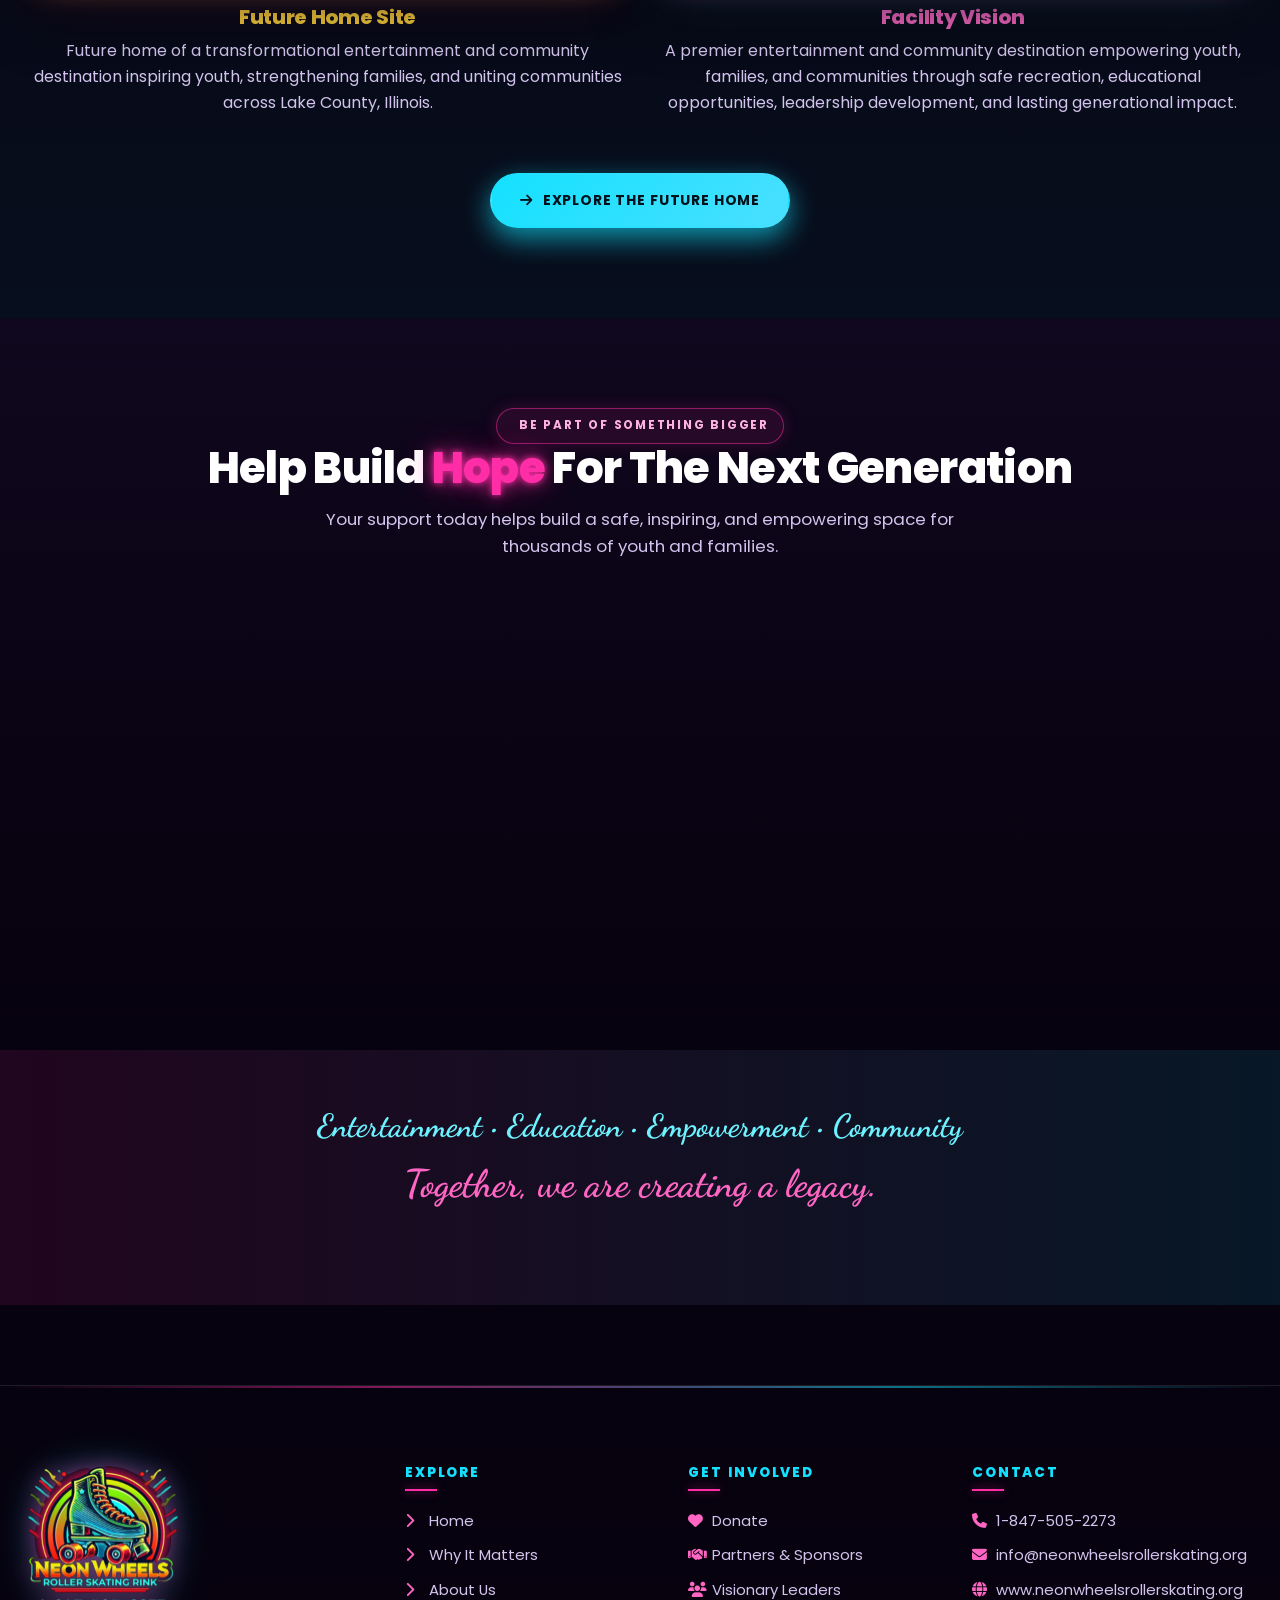
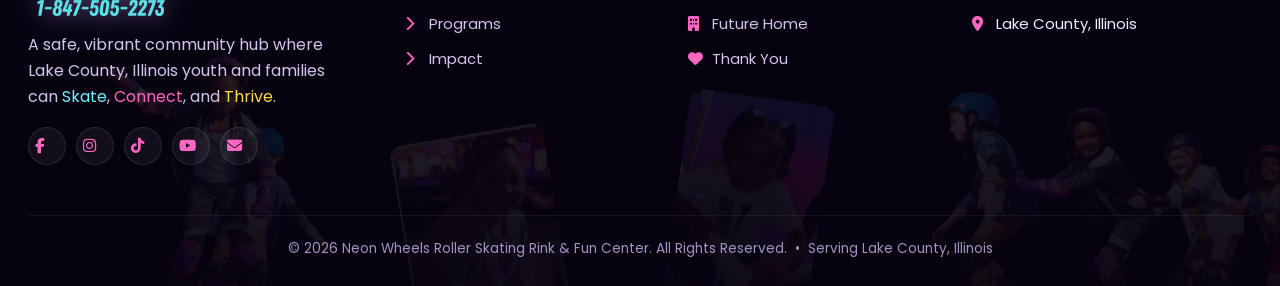
==== commit aaa4c81c: "Update leadership, future-home, partners, contact & donate pages - Leadership: swap empowerment imag" ====
--- a/index.html
+++ b/index.html
@@ -86,10 +86,12 @@
 <!-- ============= CAPITAL CAMPAIGN BANNER ============= -->
 <section class="capital-campaign-banner reveal">
   <div class="container">
-    <div class="cc-band">
-      <span class="cc-spark">✦</span>
-      <span class="cc-title">JOIN THE NEON WHEELS CAPITAL CAMPAIGN</span>
-      <span class="cc-spark">✦</span>
+    <div class="cc-ribbon">
+      <div class="cc-band">
+        <span class="cc-spark">✦</span>
+        <span class="cc-title">JOIN THE NEON WHEELS CAPITAL CAMPAIGN</span>
+        <span class="cc-spark">✦</span>
+      </div>
     </div>
     <p class="cc-sub">A Transformational Destination For Youth.</p>
   </div>
@@ -134,7 +136,7 @@
     <div class="section-title reveal">
       <span class="badge badge-yellow"><i class="fa-solid fa-heart"></i> 6 Program Areas. Endless Opportunities.</span>
       <h2>Programs That <span class="neon-text-yellow">Build Futures</span></h2>
-      <p>One facility. Many pathways to impact. Designed to inspire, empower, and transform lives for youth and families across Lake County, Illinois.</p>
+      <p>One facility. Many pathways to impact. Designed to inspire, empower, and transform the lives of youth and families across Lake County, Illinois.</p>
     </div>
 
     <div class="grid grid-3">
@@ -144,7 +146,7 @@
           <img src="assets/images/home-card-skate.png" alt="Young skaters in Neon Wheels shirts gliding across the rink">
         </div>
         <div class="pc-body">
-          <h3 class="t-pink">Skate &amp; Stay Active</h3>
+          <h3 class="t-pink"><i class="fa-solid fa-person-skating pc-title-icon"></i>Skate &amp; Stay Active</h3>
           <p>Promoting health, confidence, friendship, and active lifestyles through positive recreation.</p>
         </div>
       </a>
@@ -154,7 +156,7 @@
           <img src="assets/images/home-card-education.png" alt="Students studying with a Neon Wheels mentor in a library">
         </div>
         <div class="pc-body">
-          <h3 class="t-purple">Education &amp; Tutoring</h3>
+          <h3 class="t-purple"><i class="fa-solid fa-book-open-reader pc-title-icon"></i>Education &amp; Tutoring</h3>
           <p>Academic support to help students succeed in school and in life through homework help and enrichment.</p>
         </div>
       </a>
@@ -164,7 +166,7 @@
           <img src="assets/images/home-card-stem.png" alt="Youth building a robot in a STEM innovation lab">
         </div>
         <div class="pc-body">
-          <h3 class="t-yellow">STEM &amp; Innovation</h3>
+          <h3 class="t-yellow"><i class="fa-solid fa-robot pc-title-icon"></i>STEM &amp; Innovation</h3>
           <p>Inspiring creativity, technology, and problem-solving for the careers and futures of tomorrow.</p>
         </div>
       </a>
@@ -174,7 +176,7 @@
           <img src="assets/images/home-card-mentorship.png" alt="A mentor laughing with teens at a community table">
         </div>
         <div class="pc-body">
-          <h3 class="t-green">Mentorship &amp; Leadership</h3>
+          <h3 class="t-green"><i class="fa-solid fa-people-group pc-title-icon"></i>Mentorship &amp; Leadership</h3>
           <p>Building character, confidence, and tomorrow's leaders through positive adult guidance.</p>
         </div>
       </a>
@@ -184,7 +186,7 @@
           <img src="assets/images/home-card-financial.png" alt="Teens learning financial literacy with a laptop and budget charts">
         </div>
         <div class="pc-body">
-          <h3 class="t-cyan">Financial Literacy</h3>
+          <h3 class="t-cyan"><i class="fa-solid fa-piggy-bank pc-title-icon"></i>Financial Literacy</h3>
           <p>Teaching smart money habits, entrepreneurship, and workforce readiness for a stronger future.</p>
         </div>
       </a>
@@ -194,7 +196,7 @@
           <img src="assets/images/home-card-community.png" alt="A multi-generation family at a Neon Wheels community event">
         </div>
         <div class="pc-body">
-          <h3 style="color:var(--orange);">Community Engagement</h3>
+          <h3 style="color:var(--orange);"><i class="fa-solid fa-people-roof pc-title-icon"></i>Community Engagement</h3>
           <p>Bringing families together and strengthening neighborhoods across Lake County, Illinois.</p>
         </div>
       </a>
@@ -253,7 +255,7 @@
     <div class="grid grid-2">
 
       <div class="reveal">
-        <div class="neon-frame yellow">
+        <div class="neon-frame yellow fh-preview">
           <img src="assets/images/doc/home-future-site-preview.png" alt="Future Home Site — proposed land for Neon Wheels in Lake County, Illinois">
         </div>
         <h3 class="mt-2 t-yellow t-center">Future Home Site</h3>
@@ -261,7 +263,7 @@
       </div>
 
       <div class="reveal">
-        <div class="neon-frame pink">
+        <div class="neon-frame pink fh-preview">
           <img src="assets/images/doc/home-facility-vision-preview.png" alt="Facility Vision — bold rendering of the future Neon Wheels regional destination">
         </div>
         <h3 class="mt-2 t-pink t-center">Facility Vision</h3>
--- a/assets/css/styles.css
+++ b/assets/css/styles.css
@@ -419,7 +419,7 @@
   padding: 90px 0 110px;
   background:
     linear-gradient(90deg, rgba(7,2,15,0.92) 0%, rgba(7,2,15,0.75) 45%, rgba(7,2,15,0.35) 100%),
-    url('../images/doc/home-hero.png') center/cover no-repeat;
+    url('../images/doc/home-hero.jpg') center/cover no-repeat;
   overflow: hidden;
 }
 .hero.hero-bg::before {
@@ -470,7 +470,7 @@
     padding: 60px 0 80px;
     background:
       linear-gradient(180deg, rgba(7,2,15,0.55) 0%, rgba(7,2,15,0.92) 100%),
-      url('../images/doc/home-hero.png') center 25%/cover no-repeat;
+      url('../images/doc/home-hero.jpg') center 25%/cover no-repeat;
   }
   .hero.hero-bg .hero-content {
     text-align: center;
@@ -627,6 +627,11 @@
 .neon-frame.yellow { border-color: rgba(255,216,61,0.45); box-shadow: 0 0 0 1px rgba(255,216,61,0.20), 0 0 30px rgba(255,216,61,0.35), 0 0 60px rgba(255,46,166,0.20), 0 25px 60px rgba(0,0,0,0.55); }
 .neon-frame.purple { border-color: rgba(161,107,255,0.45); box-shadow: 0 0 0 1px rgba(161,107,255,0.20), 0 0 30px rgba(161,107,255,0.35), 0 0 60px rgba(20,225,255,0.20), 0 25px 60px rgba(0,0,0,0.55); }
 .neon-frame img { width: 100%; height: 100%; object-fit: cover; display: block; }
+/* Future Home preview: equal-size boxes, images fill cleanly */
+.neon-frame.fh-preview { aspect-ratio: 4 / 3; }
+.neon-frame.fh-preview img { width: 100%; height: 100%; object-fit: cover; }
+/* zoom the image further inside the fixed box (cropped, centered) */
+.neon-frame.fh-zoom img { transform: scale(1.18); transform-origin: center; object-position: center; }
 
 /* -------- HERO -------- */
 .hero {
@@ -898,9 +903,9 @@
 .footer-grid a:hover { color: var(--pink-soft); padding-left: 4px; }
 .footer-grid i { width: 18px; color: var(--pink-soft); margin-right: 6px; }
 .footer-logo img {
-  height: 88px;
-  filter: drop-shadow(0 0 12px rgba(255,46,166,0.4)) drop-shadow(0 0 20px rgba(20,225,255,0.25));
-  margin-bottom: 14px;
+  height: 150px;
+  filter: drop-shadow(0 0 10px rgba(255,46,166,0.45)) drop-shadow(0 0 18px rgba(20,225,255,0.30));
+  margin-bottom: 16px;
 }
 .footer-copy {
   margin-top: 50px;
@@ -1203,7 +1208,7 @@
   .logo-link img { height: 82px; }
   .btn { padding: 12px 22px; font-size: 0.8rem; }
   .btn-sm { padding: 9px 16px; font-size: 0.7rem; }
-  .footer-logo img { height: 70px; }
+  .footer-logo img { height: 118px; }
   .stat-num { font-size: 2rem; }
   .neon-card, .card { padding: 20px; }
   .neon-divider { margin: 36px auto; max-width: 90%; }
@@ -1439,7 +1444,7 @@
   .footer-grid { gap: 32px; }
   .footer-grid h4 { margin-bottom: 12px; font-size: 0.82rem; }
   .footer-grid li { font-size: 0.88rem; margin-bottom: 8px; }
-  .footer-logo img { height: 70px; }
+  .footer-logo img { height: 118px; }
   .footer-copy { font-size: 0.78rem; margin-top: 30px; line-height: 1.6; }
 
   /* --- DIVIDER --- */
@@ -1513,7 +1518,7 @@
 
   /* Footer */
   .footer-grid { gap: 26px; }
-  .footer-logo img { height: 60px; }
+  .footer-logo img { height: 100px; }
   .footer-copy { font-size: 0.72rem; }
 
   /* Tighten neon-card flex rows */
@@ -1748,33 +1753,44 @@
 
 /* ============= CAPITAL CAMPAIGN BANNER (Home, Top of page) ============= */
 .capital-campaign-banner {
-  padding: 22px 0 6px;
+  padding: 26px 0 10px;
   text-align: center;
 }
+/* gold ribbon frame + notched ends */
+.capital-campaign-banner .cc-ribbon {
+  display: inline-block;
+  width: 92%;
+  max-width: 900px;
+  padding: 3px;
+  background: linear-gradient(180deg, #ffe9a3 0%, #e7b84d 36%, #b8801f 70%, #f4d06a 100%);
+  clip-path: polygon(0 0, 100% 0, 97% 50%, 100% 100%, 0 100%, 3% 50%);
+  box-shadow: 0 0 32px rgba(231,184,77,0.40);
+}
 .capital-campaign-banner .cc-band {
-  display: inline-flex; align-items: center; gap: 16px;
-  padding: 14px 30px;
-  background: linear-gradient(90deg, rgba(255,46,166,0.18), rgba(20,225,255,0.18), rgba(255,216,61,0.18));
-  border-radius: 999px;
-  border: 1px solid rgba(255,216,61,0.55);
-  box-shadow: 0 0 28px rgba(255,216,61,0.35), inset 0 0 16px rgba(20,225,255,0.18);
-  flex-wrap: wrap; justify-content: center;
+  display: flex; align-items: center; justify-content: center; gap: 18px;
+  flex-wrap: wrap;
+  padding: 16px clamp(26px, 6vw, 56px);
+  background: linear-gradient(180deg, #1a1306 0%, #090602 60%, #1a1306 100%);
+  clip-path: polygon(0 0, 100% 0, 97% 50%, 100% 100%, 0 100%, 3% 50%);
 }
 .capital-campaign-banner .cc-title {
-  font-weight: 900; letter-spacing: 0.12em;
-  font-size: clamp(0.95rem, 2.2vw, 1.45rem);
-  color: var(--yellow);
-  text-shadow: 0 0 12px rgba(255,216,61,0.55);
+  font-weight: 900; letter-spacing: 0.10em;
+  font-size: clamp(1rem, 2.6vw, 1.7rem);
+  background: linear-gradient(180deg, #fff6cf 0%, #f6d878 38%, #e0a93f 64%, #c98a26 100%);
+  -webkit-background-clip: text; background-clip: text;
+  -webkit-text-fill-color: transparent; color: transparent;
+  text-shadow: 0 1px 1px rgba(0,0,0,0.45);
 }
 .capital-campaign-banner .cc-spark {
-  color: var(--yellow); font-size: 1rem;
-  text-shadow: 0 0 10px rgba(255,216,61,0.7);
+  color: #f6d878; font-size: 1.1rem;
+  text-shadow: 0 0 10px rgba(246,216,120,0.85);
 }
 .capital-campaign-banner .cc-sub {
-  margin: 12px 0 0;
-  color: rgba(255,255,255,0.78);
-  font-weight: 500; letter-spacing: 0.18em; text-transform: uppercase;
-  font-size: 0.78rem;
+  margin: 14px 0 0;
+  color: #e7c66a;
+  font-weight: 600; letter-spacing: 0.22em; text-transform: uppercase;
+  font-size: 0.8rem;
+  text-shadow: 0 0 10px rgba(231,184,77,0.30);
 }
 
 /* ============= NEW CARD STYLE: photo-top neon card (Home + grid pages) ============= */
@@ -1812,10 +1828,54 @@
 .photo-card .pc-body {
   padding: 22px 22px 24px;
 }
+/* show full image (no cropping) for selected cards */
+.photo-card .pc-media.pc-media-full { aspect-ratio: 1 / 1; background: #0a0414; }
+.photo-card .pc-media.pc-media-full img { object-fit: contain; }
+/* show full image at natural ratio (no crop, no fixed box) */
+.photo-card .pc-media.pc-media-natural { aspect-ratio: auto; background: transparent; }
+.photo-card .pc-media.pc-media-natural img { height: auto; object-fit: contain; }
+/* borderless cards (images already carry their own frame) */
+.impact-cards .photo-card,
+.impact-cards .photo-card:hover,
+.leadership-cards .photo-card,
+.leadership-cards .photo-card:hover,
+.naming-cards .photo-card,
+.naming-cards .photo-card:hover { border: none; box-shadow: none; background: transparent; }
+.impact-cards .photo-card .pc-media,
+.impact-cards .photo-card .pc-media.pc-media-full,
+.leadership-cards .photo-card .pc-media { background: transparent; }
+/* Naming row: images carry their own frame+badge — fit fully (no crop), uniform box */
+.naming-cards { align-items: stretch; }
+.naming-cards .photo-card { height: 100%; }
+.naming-cards .photo-card .pc-media { aspect-ratio: 13 / 9; background: transparent; }
+.naming-cards .photo-card .pc-media img { object-fit: contain; }
+/* Wellness (panoramic) — anchor to top of box and scale up a little */
+.naming-cards .photo-card .pc-media.nc-wellness img { object-position: top; transform: scale(1.14); transform-origin: top center; }
+.leadership-cards .photo-card .pc-body { padding-left: 4px; padding-right: 4px; }
+/* Portrait leadership row: even box heights + aligned captions (frames are baked
+   into the images, so we use a fixed box with `contain` to avoid clipping them) */
+.leadership-cards.lc-portrait { align-items: stretch; }
+.leadership-cards.lc-portrait .photo-card { height: 100%; }
+.leadership-cards.lc-portrait .pc-media.pc-media-natural { aspect-ratio: 3 / 4; }
+.leadership-cards.lc-portrait .pc-media.pc-media-natural img { height: 100%; object-fit: contain; }
+.leadership-cards.lc-portrait .pc-body { padding-top: 18px; padding-bottom: 6px; text-align: center; }
 .photo-card h3 {
   margin: 0 0 10px;
   font-weight: 800;
   font-size: 1.18rem;
+}
+/* circular bordered icon in front of card titles */
+.pc-title-icon {
+  display: inline-flex; align-items: center; justify-content: center;
+  width: 46px; height: 46px;
+  border-radius: 50%;
+  border: 2px solid currentColor;
+  background: rgba(255,255,255,0.04);
+  font-size: 1.25rem;
+  margin-right: 12px;
+  vertical-align: middle;
+  flex-shrink: 0;
+  box-shadow: 0 0 14px rgba(255,255,255,0.10), inset 0 0 10px rgba(255,255,255,0.05);
 }
 .photo-card p {
   margin: 0;
@@ -1836,6 +1896,23 @@
 .photo-card.purple .pc-icon { color: var(--purple);box-shadow: 0 0 14px rgba(161,107,255,0.55); border: 1px solid rgba(161,107,255,0.6); }
 .photo-card.orange .pc-icon { color: var(--orange);box-shadow: 0 0 14px rgba(255,141,77,0.55);  border: 1px solid rgba(255,141,77,0.6); }
 
+/* Bottom-left filled badge overlay — matches the baked-in icon badges on other
+   partner cards (solid card-color circle + dark icon, in the image's lower-left) */
+.photo-card .pc-badge {
+  position: absolute; left: 16px; bottom: 16px; z-index: 3;
+  width: 60px; height: 60px; border-radius: 50%;
+  display: inline-flex; align-items: center; justify-content: center;
+  font-size: 1.7rem;
+  background: transparent;
+  border: 2px solid currentColor;
+}
+.photo-card.cyan   .pc-badge { color: var(--cyan);   box-shadow: 0 0 18px rgba(20,225,255,0.45); }
+.photo-card.green  .pc-badge { color: var(--green);  box-shadow: 0 0 18px rgba(77,255,176,0.45); }
+.photo-card.purple .pc-badge { color: var(--purple); box-shadow: 0 0 18px rgba(161,107,255,0.45); }
+.photo-card.pink   .pc-badge { color: var(--pink);   box-shadow: 0 0 18px rgba(255,46,166,0.45); }
+.photo-card.yellow .pc-badge { color: var(--yellow); box-shadow: 0 0 18px rgba(255,216,61,0.45); }
+.photo-card.orange .pc-badge { color: var(--orange); box-shadow: 0 0 18px rgba(255,141,77,0.45); }
+
 
 /* ============= EXECUTIVE SUMMARY MODAL ============= */
 .exec-modal {
@@ -1872,14 +1949,19 @@
 .exec-modal-body {
   padding: 18px;
   overflow: auto;
-  background: #fff;
+  background: #0a0414;
+  display: flex;
+  justify-content: center;
+  align-items: flex-start;
 }
 .exec-summary-img {
   display: block;
-  width: 100%;
+  width: auto;
+  max-width: 100%;
+  max-height: 80vh;
   height: auto;
   margin: 0 auto;
-  max-width: 720px;
+  border-radius: 10px;
 }
 @media (max-width: 640px) {
   .exec-modal-bar h3 { font-size: 0.92rem; }
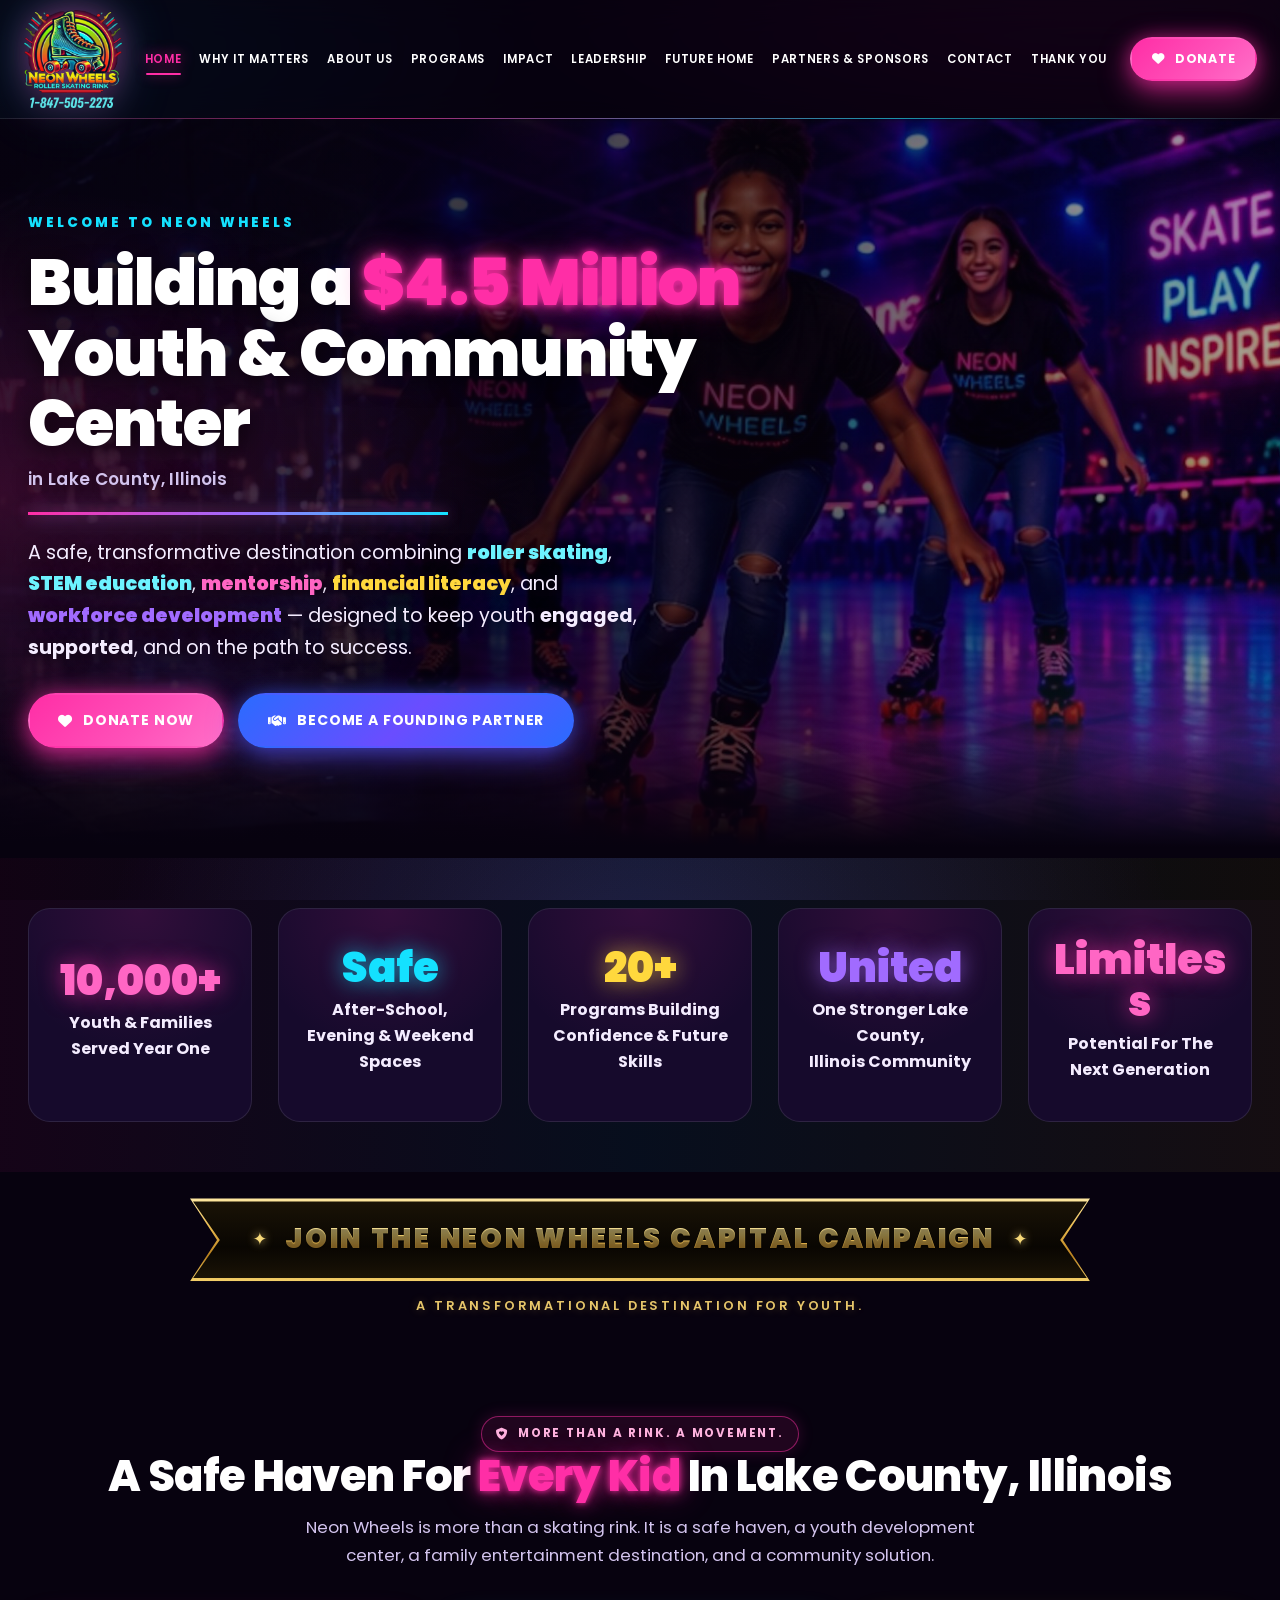
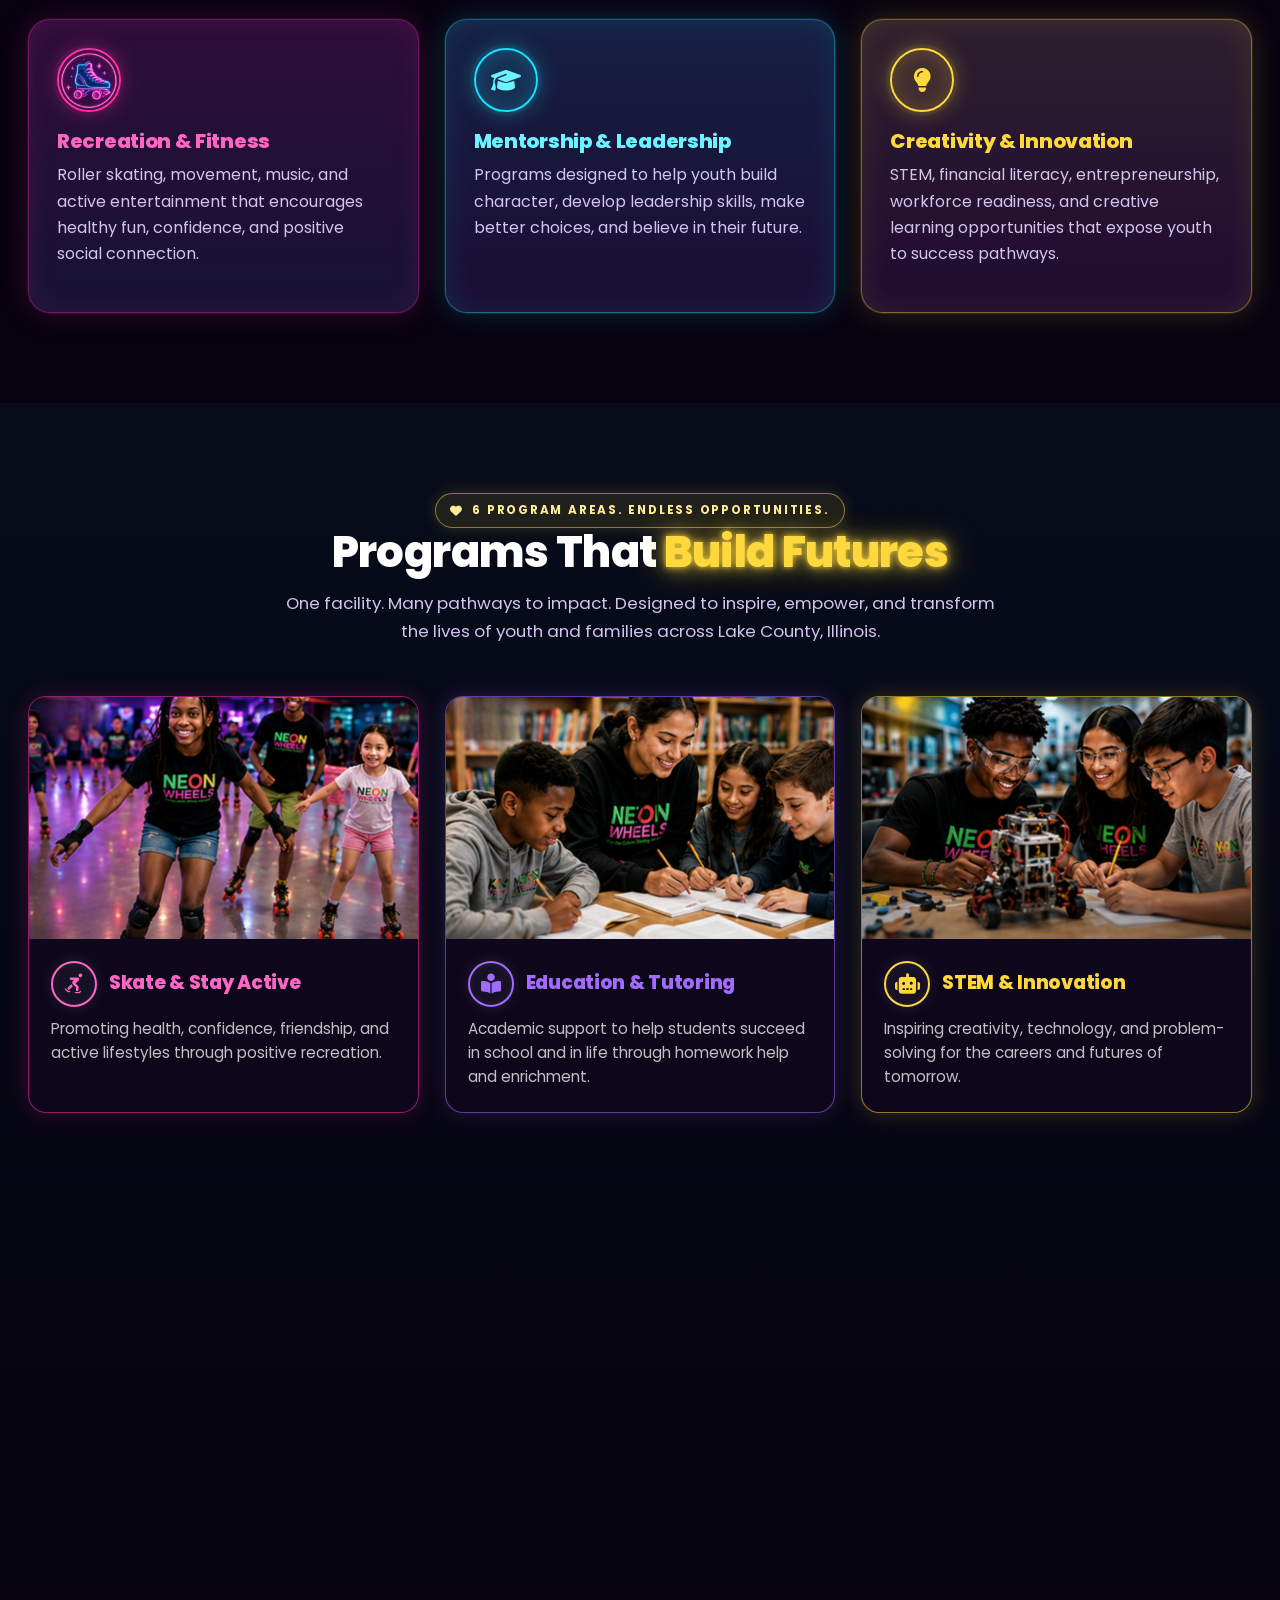
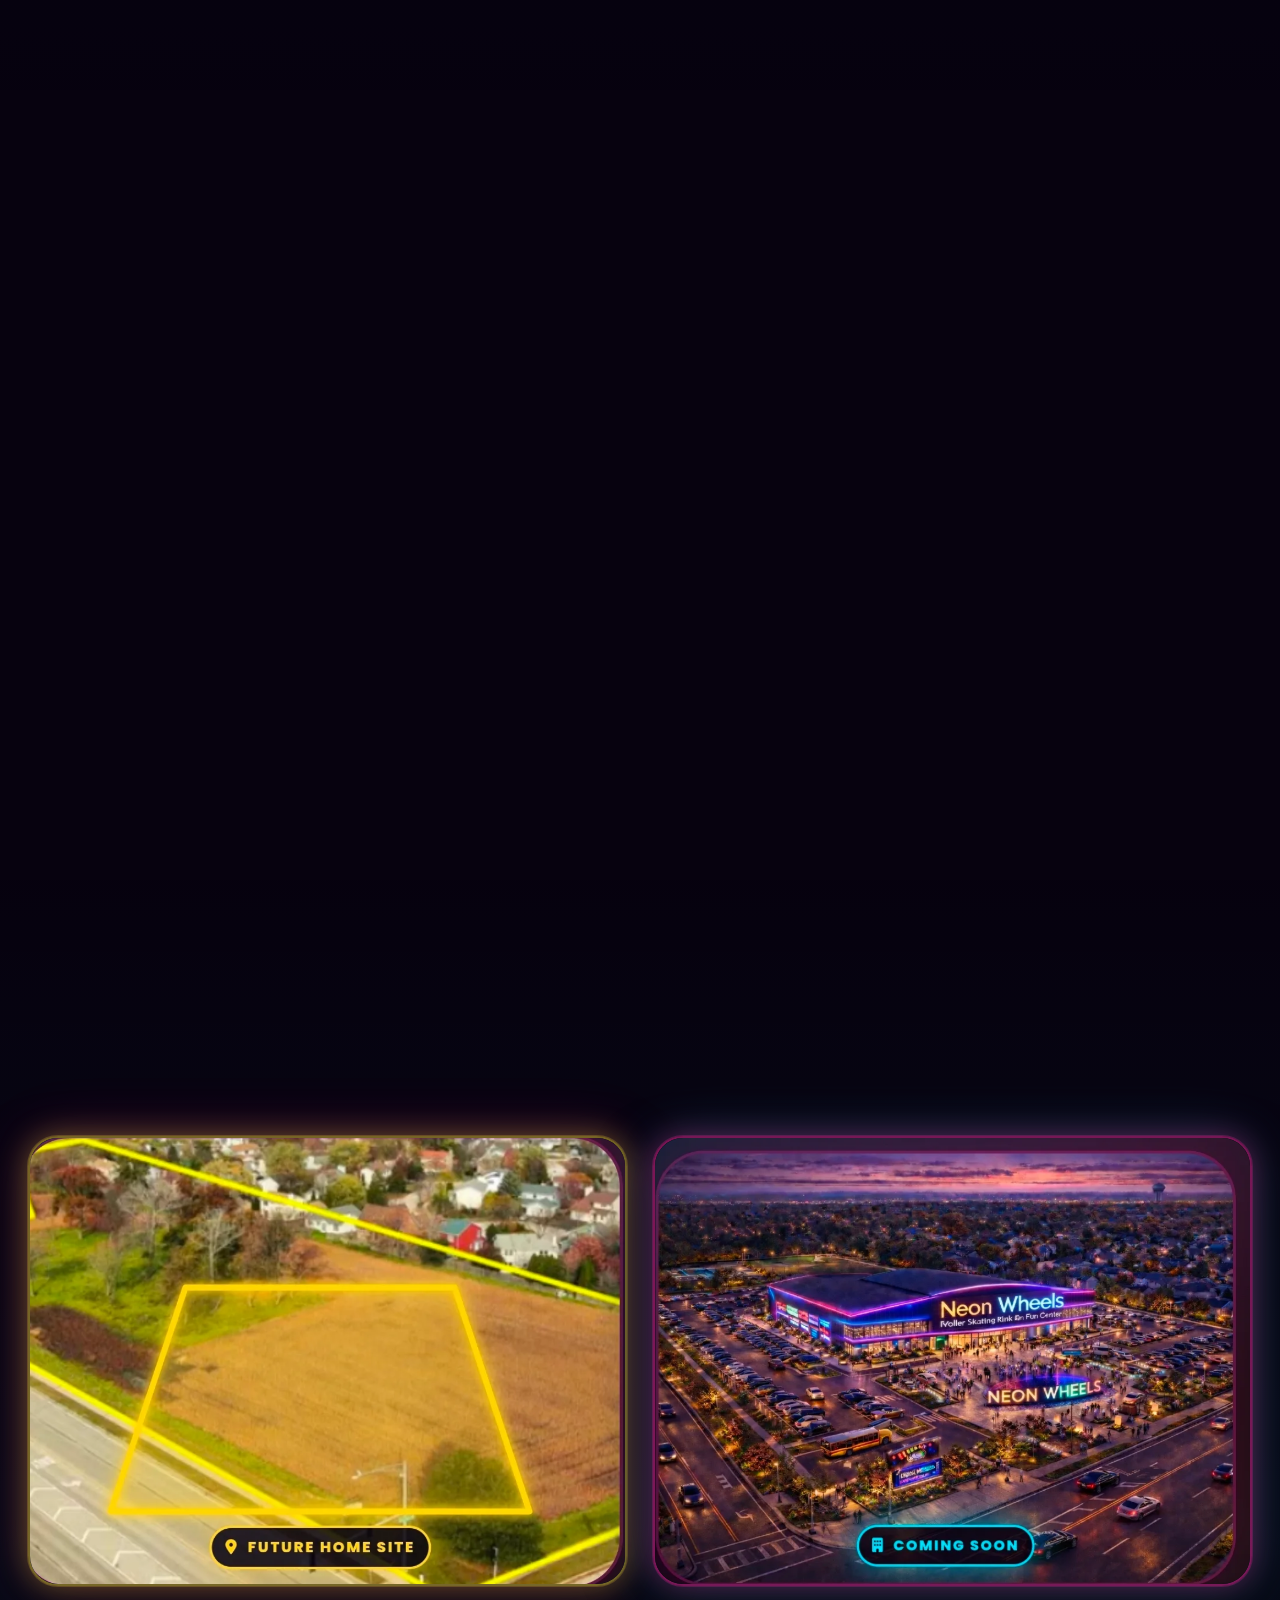
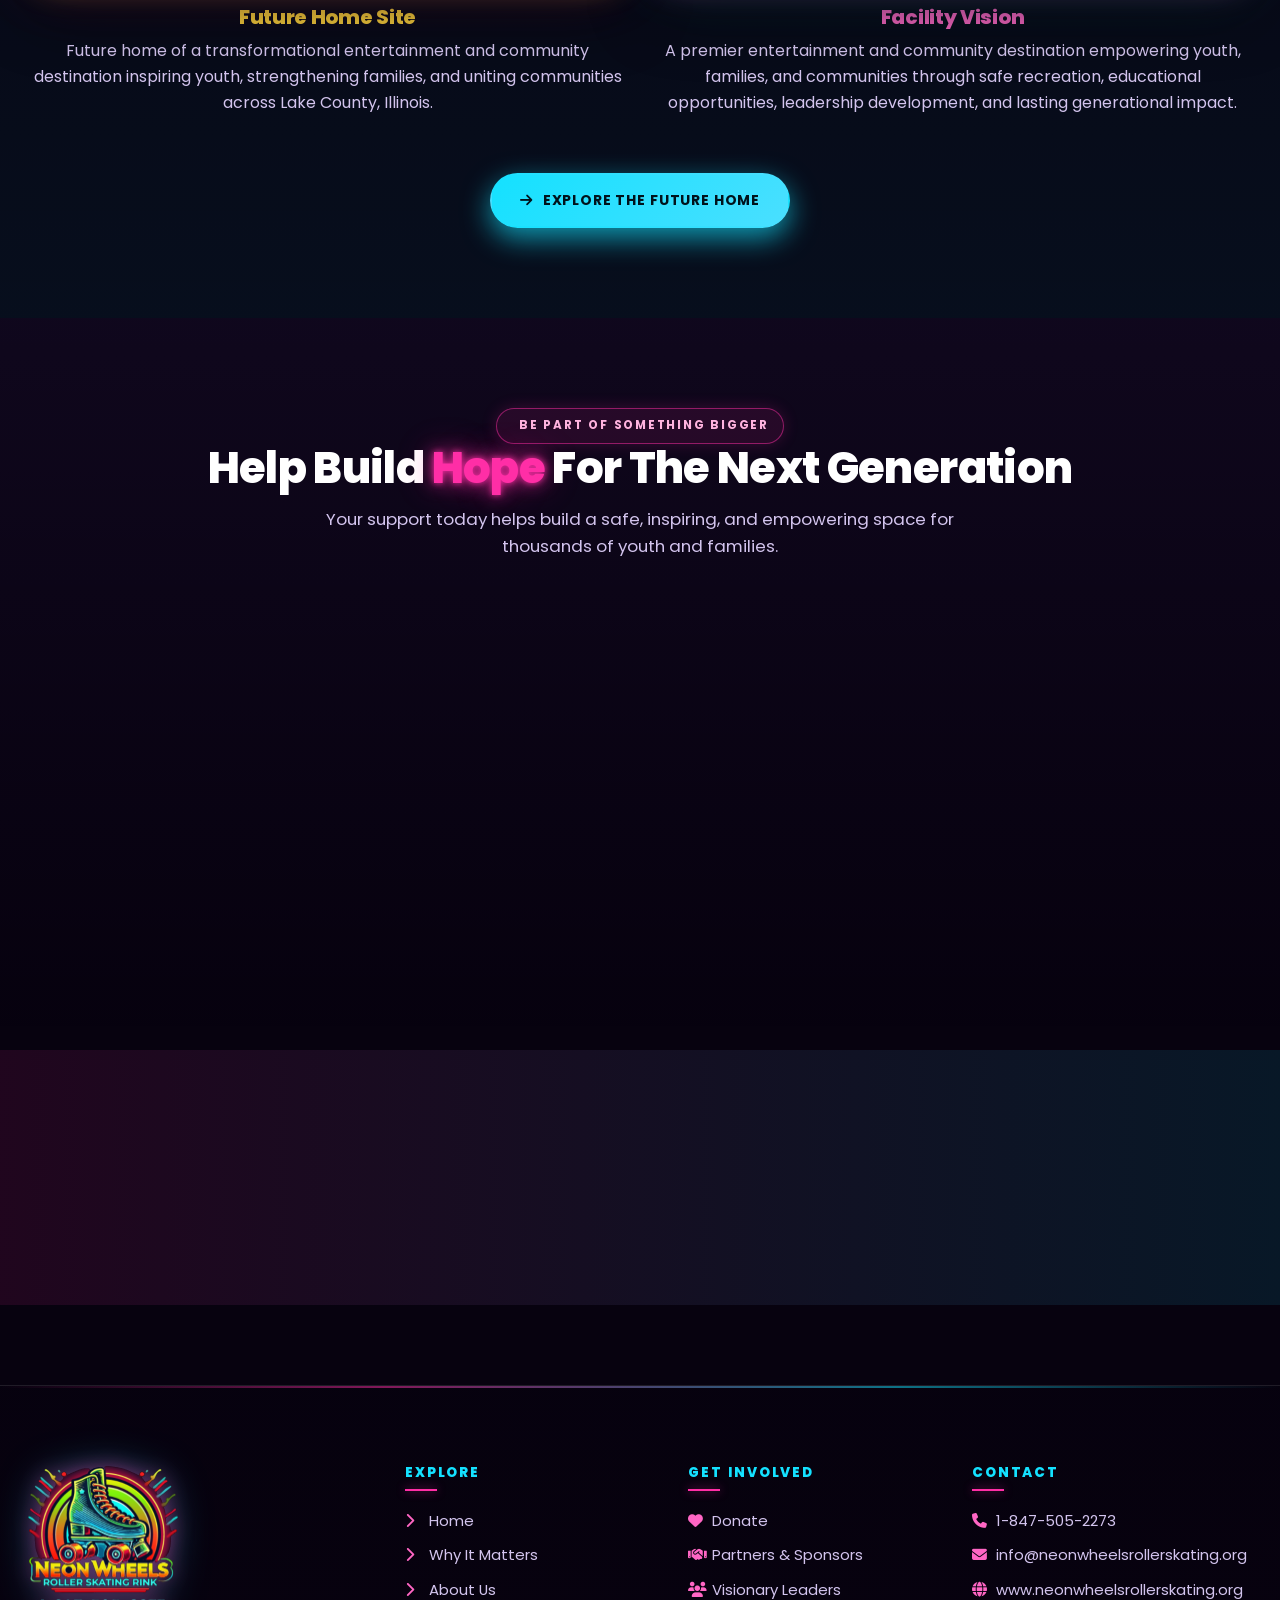
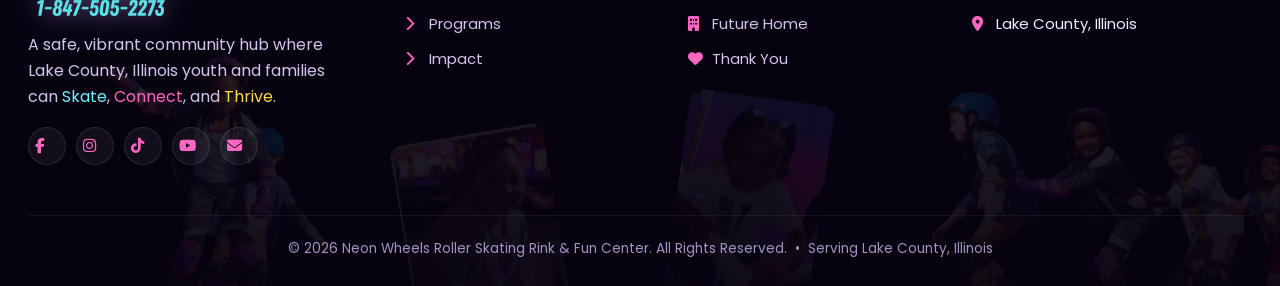
==== commit 276d8753: "Swap in custom neon image icons + update About hero copy - Home & Why It Matters: neon skate icon on" ====
--- a/index.html
+++ b/index.html
@@ -109,7 +109,7 @@
     <div class="grid grid-3">
 
       <div class="neon-card reveal">
-        <span class="icon-badge"><i class="fa-solid fa-music"></i></span>
+        <span class="icon-badge icon-badge-img"><img src="assets/images/icon-skate.png" alt="Neon roller skate"></span>
         <h3 class="t-pink">Recreation &amp; Fitness</h3>
         <p>Roller skating, movement, music, and active entertainment that encourages healthy fun, confidence, and positive social connection.</p>
       </div>
--- a/assets/css/styles.css
+++ b/assets/css/styles.css
@@ -602,6 +602,10 @@
 }
 .icon-badge:hover { transform: scale(1.08) rotate(-3deg); }
 
+/* Image-based icon badge (e.g. neon skate) */
+.icon-badge-img { padding: 0; overflow: hidden; }
+.icon-badge-img img { width: 100%; height: 100%; object-fit: cover; border-radius: 50%; display: block; }
+
 .icon-badge.cyan   { background: rgba(20,225,255,0.10); border-color: var(--cyan); color: var(--cyan-soft); box-shadow: 0 0 0 4px rgba(20,225,255,0.06), inset 0 0 18px rgba(20,225,255,0.18), 0 0 22px rgba(20,225,255,0.35); }
 .icon-badge.yellow { background: rgba(255,216,61,0.10); border-color: var(--yellow); color: var(--yellow); box-shadow: 0 0 0 4px rgba(255,216,61,0.06), inset 0 0 18px rgba(255,216,61,0.18), 0 0 22px rgba(255,216,61,0.35); }
 .icon-badge.purple { background: rgba(161,107,255,0.10); border-color: var(--purple); color: #d4c1ff; box-shadow: 0 0 0 4px rgba(161,107,255,0.06), inset 0 0 18px rgba(161,107,255,0.18), 0 0 22px rgba(161,107,255,0.35); }
@@ -628,6 +632,10 @@
 .neon-frame.purple { border-color: rgba(161,107,255,0.45); box-shadow: 0 0 0 1px rgba(161,107,255,0.20), 0 0 30px rgba(161,107,255,0.35), 0 0 60px rgba(20,225,255,0.20), 0 25px 60px rgba(0,0,0,0.55); }
 .neon-frame img { width: 100%; height: 100%; object-fit: cover; display: block; }
 /* Future Home preview: equal-size boxes, images fill cleanly */
+/* Thank-you photo: fill the box at the image's own ratio (no crop of the
+   edge-to-edge "Skate. Connect. Thrive." caption) */
+.neon-frame.ty-zoom { aspect-ratio: 1100 / 1023; }
+.neon-frame.ty-zoom img { object-fit: cover; object-position: center; }
 .neon-frame.fh-preview { aspect-ratio: 4 / 3; }
 .neon-frame.fh-preview img { width: 100%; height: 100%; object-fit: cover; }
 /* zoom the image further inside the fixed box (cropped, centered) */
@@ -1877,6 +1885,8 @@
   flex-shrink: 0;
   box-shadow: 0 0 14px rgba(255,255,255,0.10), inset 0 0 10px rgba(255,255,255,0.05);
 }
+.pc-title-icon-img { padding: 0; overflow: hidden; background: transparent; }
+.pc-title-icon-img img { width: 100%; height: 100%; object-fit: cover; border-radius: 50%; display: block; }
 .photo-card p {
   margin: 0;
   color: rgba(255,255,255,0.75);
@@ -1913,6 +1923,10 @@
 .photo-card.yellow .pc-badge { color: var(--yellow); box-shadow: 0 0 18px rgba(255,216,61,0.45); }
 .photo-card.orange .pc-badge { color: var(--orange); box-shadow: 0 0 18px rgba(255,141,77,0.45); }
 
+/* Image-filled bottom-left badge (keeps the card-color ring + glow) */
+.photo-card .pc-badge.pc-badge-img { padding: 0; overflow: hidden; }
+.photo-card .pc-badge.pc-badge-img img { width: 100%; height: 100%; object-fit: cover; border-radius: 50%; display: block; }
+
 
 /* ============= EXECUTIVE SUMMARY MODAL ============= */
 .exec-modal {
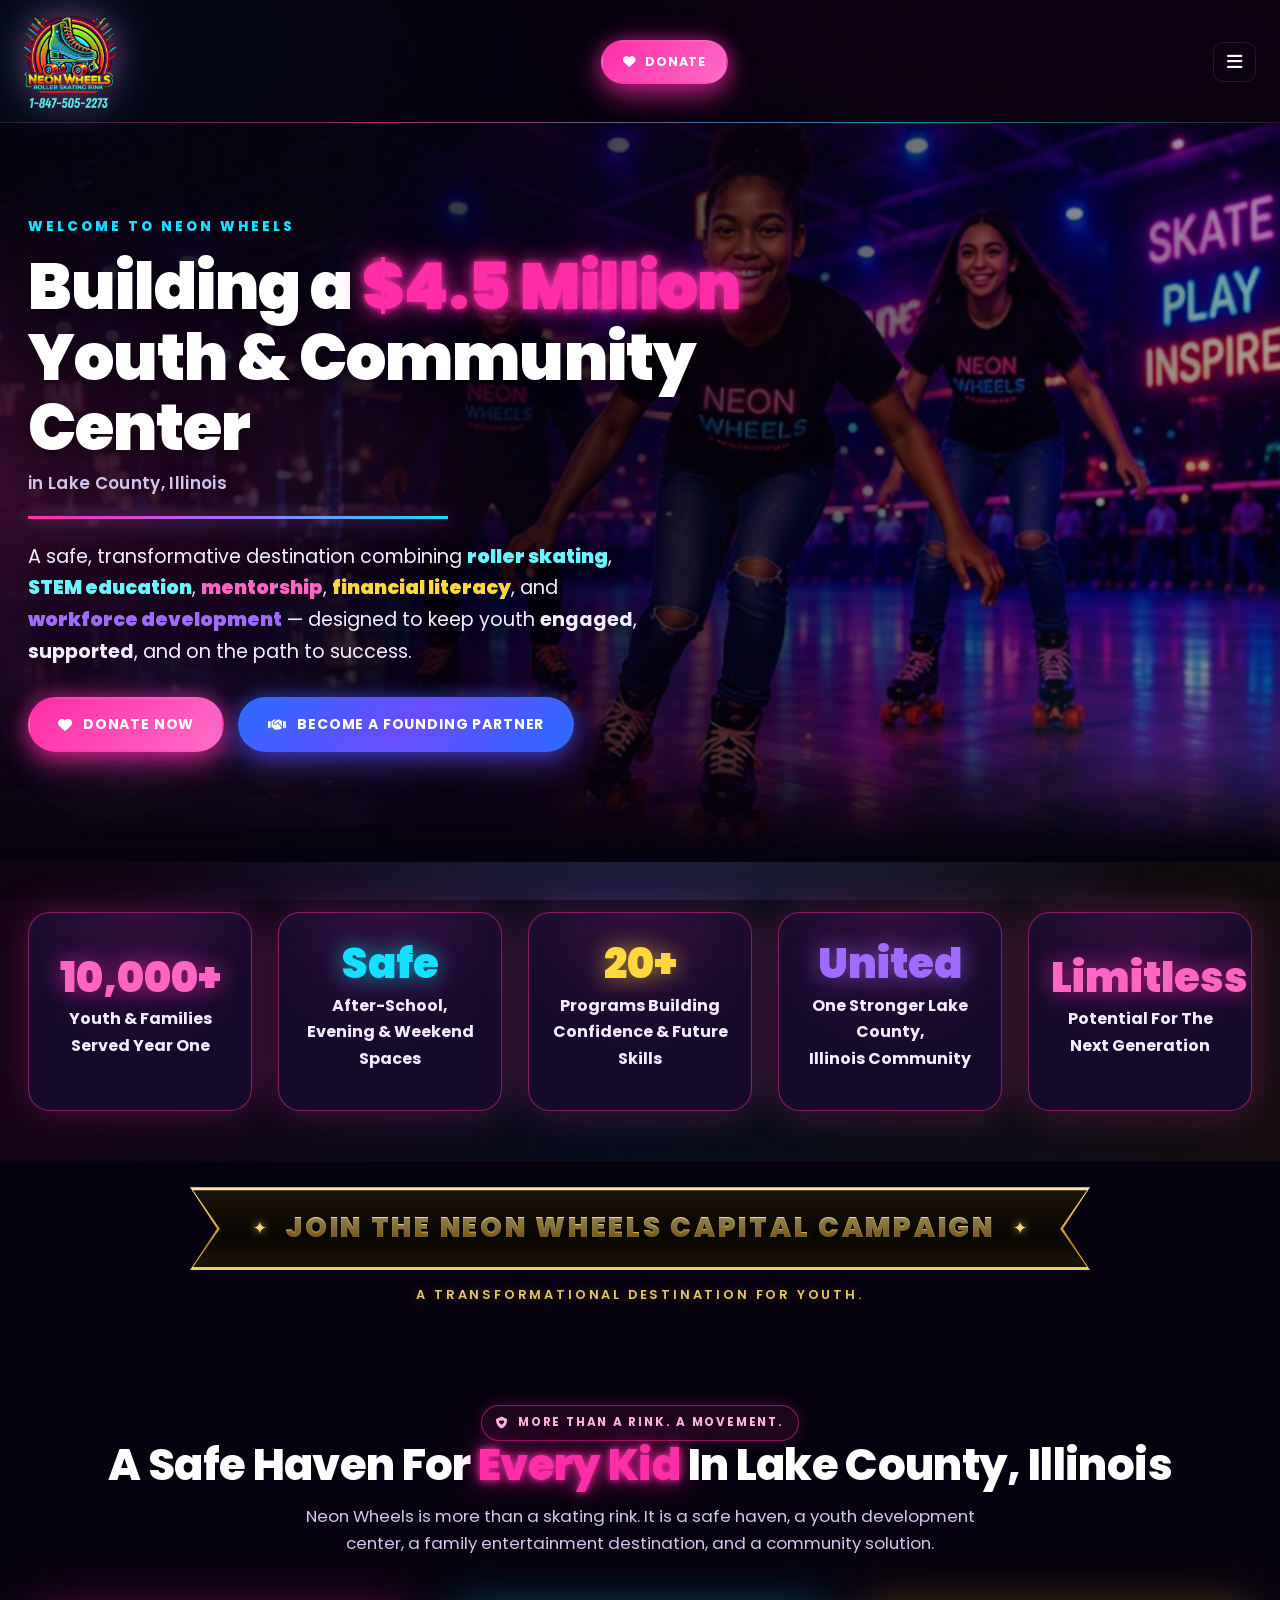
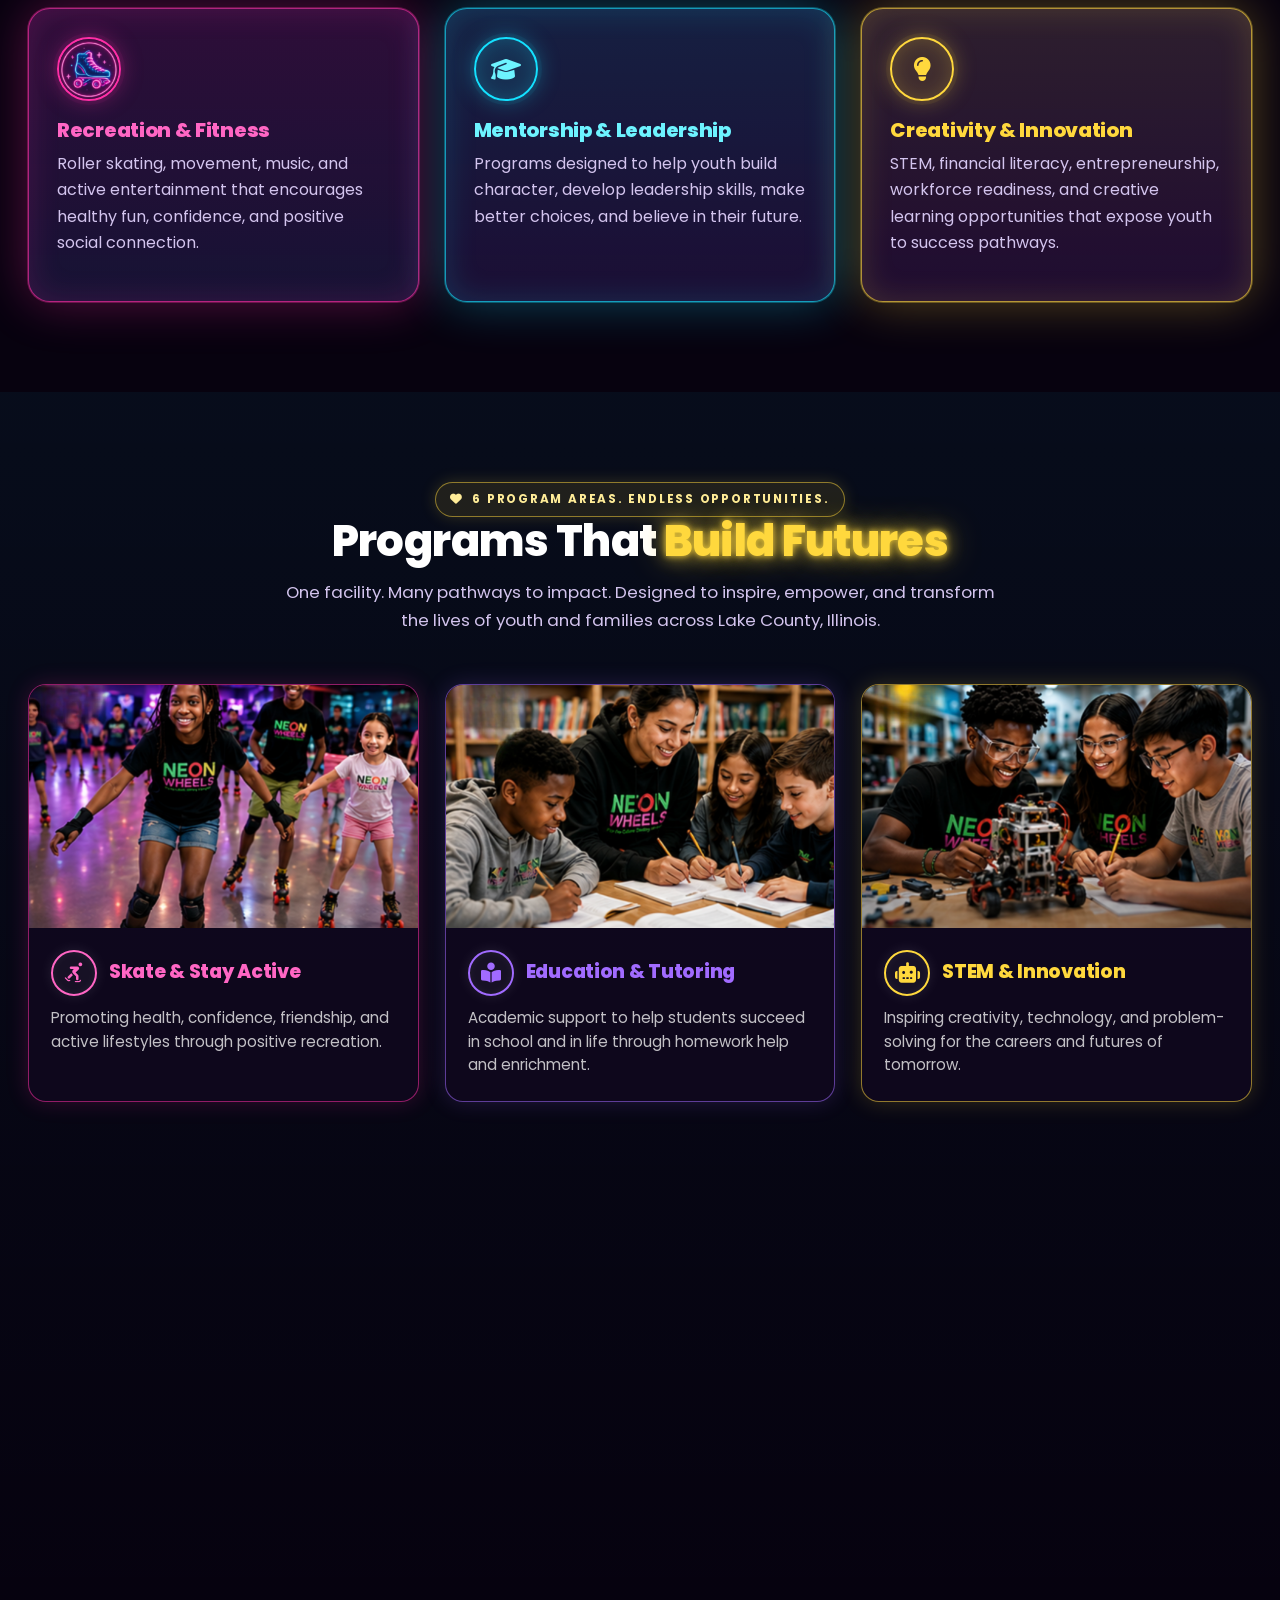
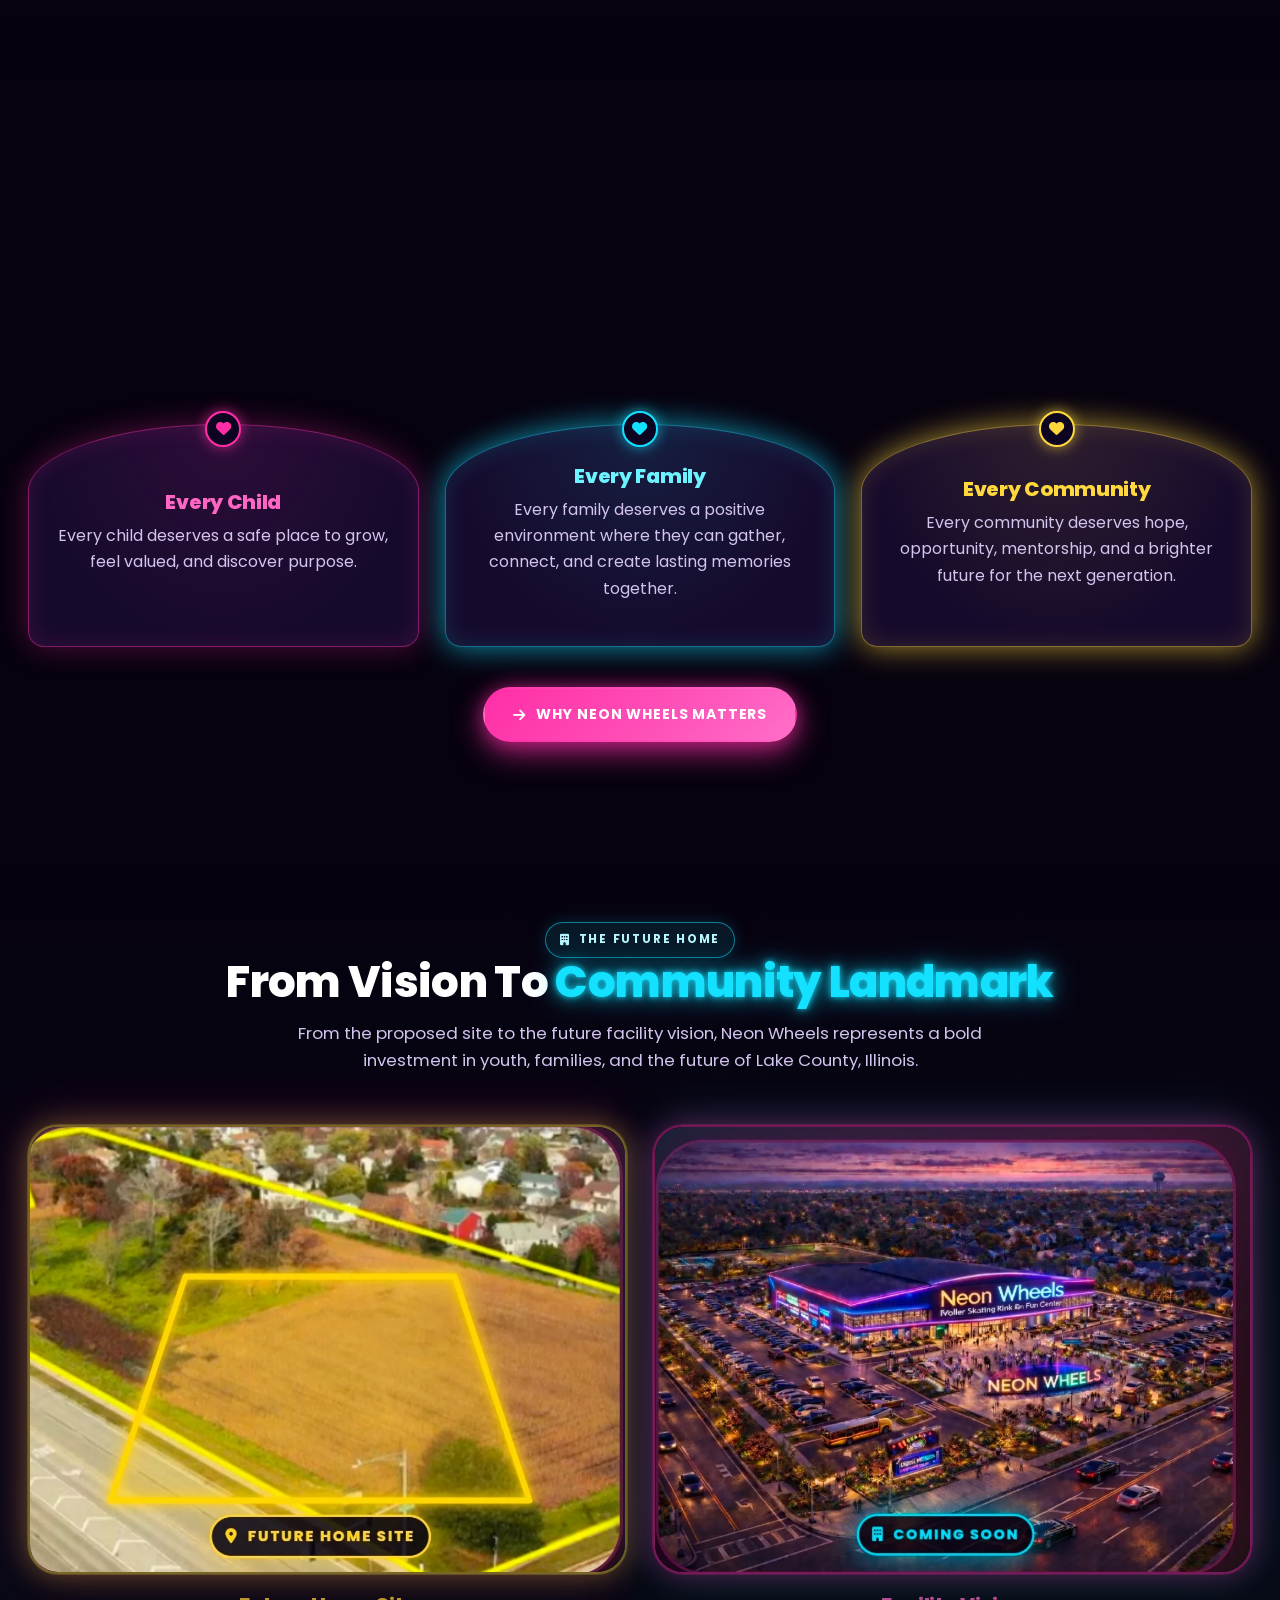
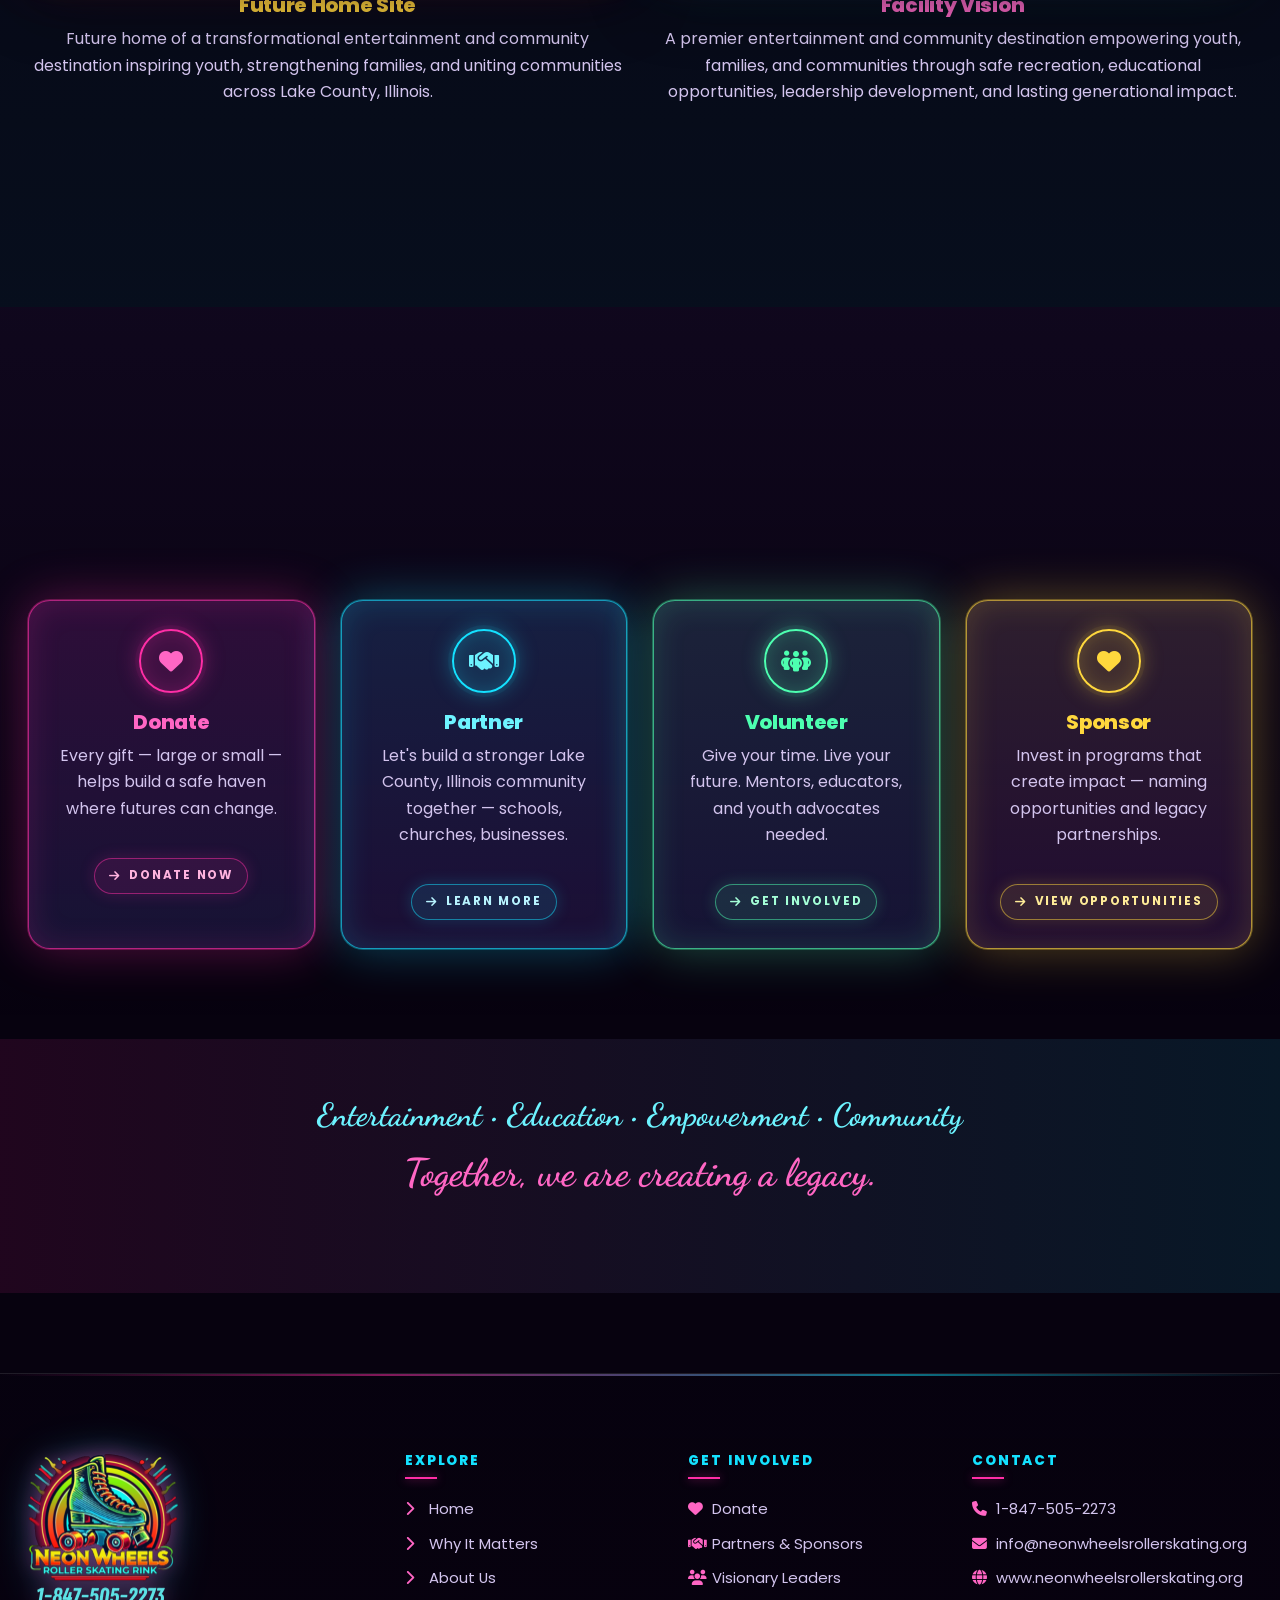
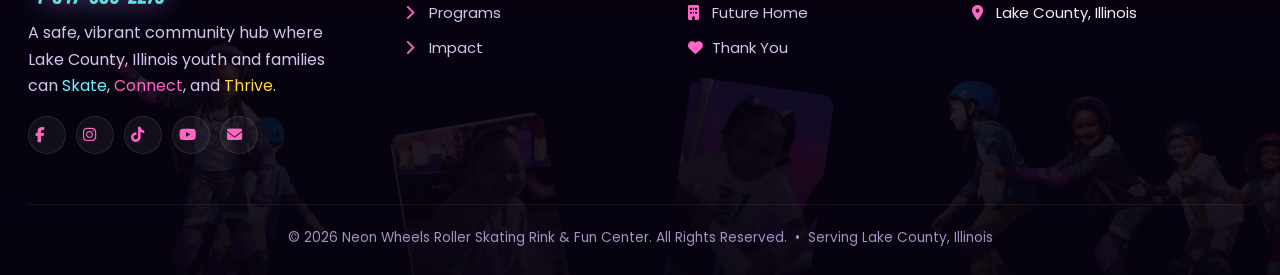
==== commit 24529325: "Add SEO + social standards, sitemap, robots, cache headers - Canonical, Open Graph + Twitter Card me" ====
--- a/index.html
+++ b/index.html
@@ -5,12 +5,67 @@
 <meta name="viewport" content="width=device-width, initial-scale=1.0">
 <title>Neon Wheels Roller Skating Rink & Fun Center | Transforming Youth & Community</title>
 <meta name="description" content="A safe haven where Lake County, Illinois kids and families can skate, connect, learn, grow, and thrive. Programs that build futures.">
+<!-- ===== SEO / Social (canonical + Open Graph + Twitter) ===== -->
+<link rel="canonical" href="https://www.neonwheelsrollerskating.org/">
+<meta name="robots" content="index, follow, max-image-preview:large, max-snippet:-1">
+<meta name="theme-color" content="#0a0a14">
+<meta name="author" content="Neon Wheels Roller Skating Rink &amp; Fun Center">
+<meta property="og:type" content="website">
+<meta property="og:site_name" content="Neon Wheels Roller Skating Rink &amp; Fun Center">
+<meta property="og:locale" content="en_US">
+<meta property="og:title" content="Neon Wheels Roller Skating Rink & Fun Center | Transforming Youth & Community">
+<meta property="og:description" content="A safe haven where Lake County, Illinois kids and families can skate, connect, learn, grow, and thrive. Programs that build futures.">
+<meta property="og:url" content="https://www.neonwheelsrollerskating.org/">
+<meta property="og:image" content="https://www.neonwheelsrollerskating.org/assets/images/og-cover.jpg">
+<meta property="og:image:secure_url" content="https://www.neonwheelsrollerskating.org/assets/images/og-cover.jpg">
+<meta property="og:image:type" content="image/jpeg">
+<meta property="og:image:width" content="1200">
+<meta property="og:image:height" content="630">
+<meta property="og:image:alt" content="Neon Wheels Roller Skating Rink &amp; Fun Center">
+<meta name="twitter:card" content="summary_large_image">
+<meta name="twitter:title" content="Neon Wheels Roller Skating Rink & Fun Center | Transforming Youth & Community">
+<meta name="twitter:description" content="A safe haven where Lake County, Illinois kids and families can skate, connect, learn, grow, and thrive. Programs that build futures.">
+<meta name="twitter:image" content="https://www.neonwheelsrollerskating.org/assets/images/og-cover.jpg">
+<meta name="twitter:image:alt" content="Neon Wheels Roller Skating Rink &amp; Fun Center">
 <link rel="icon" type="image/png" href="assets/images/logo.png">
 <link rel="preconnect" href="https://fonts.googleapis.com">
 <link rel="preconnect" href="https://fonts.gstatic.com" crossorigin>
 <link href="https://fonts.googleapis.com/css2?family=Poppins:wght@400;500;600;700;800;900&family=Dancing+Script:wght@600;700&display=swap" rel="stylesheet">
 <link rel="stylesheet" href="https://cdnjs.cloudflare.com/ajax/libs/font-awesome/6.5.0/css/all.min.css">
 <link rel="stylesheet" href="assets/css/styles.css">
+
+<!-- ===== Structured Data (JSON-LD) ===== -->
+<script type="application/ld+json">
+{
+  "@context": "https://schema.org",
+  "@graph": [
+    {
+      "@type": ["NGO", "SportsActivityLocation"],
+      "@id": "https://www.neonwheelsrollerskating.org/#organization",
+      "name": "Neon Wheels Roller Skating Rink & Fun Center",
+      "alternateName": "Neon Wheels",
+      "url": "https://www.neonwheelsrollerskating.org/",
+      "logo": "https://www.neonwheelsrollerskating.org/assets/images/logo.png",
+      "image": "https://www.neonwheelsrollerskating.org/assets/images/og-cover.jpg",
+      "description": "A $4.5M youth and community center in Lake County, Illinois combining roller skating, STEM education, mentorship, financial literacy, and workforce development to keep youth engaged, supported, and on the path to success.",
+      "email": "info@neonwheelsrollerskating.org",
+      "telephone": "+1-847-505-2273",
+      "foundingLocation": { "@type": "Place", "name": "Lake County, Illinois" },
+      "areaServed": { "@type": "AdministrativeArea", "name": "Lake County, Illinois" },
+      "address": { "@type": "PostalAddress", "addressRegion": "IL", "addressCountry": "US" },
+      "knowsAbout": ["Youth Development", "Roller Skating", "STEM Education", "Mentorship", "Financial Literacy", "Workforce Development", "Community Engagement"]
+    },
+    {
+      "@type": "WebSite",
+      "@id": "https://www.neonwheelsrollerskating.org/#website",
+      "url": "https://www.neonwheelsrollerskating.org/",
+      "name": "Neon Wheels Roller Skating Rink & Fun Center",
+      "publisher": { "@id": "https://www.neonwheelsrollerskating.org/#organization" },
+      "inLanguage": "en-US"
+    }
+  ]
+}
+</script>
 </head>
 <body>
 
--- a/assets/css/styles.css
+++ b/assets/css/styles.css
@@ -307,16 +307,27 @@
   font-size: 1.1rem;
   cursor: pointer;
 }
+/* Donate CTA must never be squeezed or cut off in the header */
+.nav-wrap > .btn { flex-shrink: 0; white-space: nowrap; }
 /* Mid-desktop: tighten nav further so 10 items fit before hamburger kicks in */
-@media (max-width: 1380px) and (min-width: 1241px) {
+@media (max-width: 1480px) and (min-width: 1301px) {
   .nav-menu { gap: 0; }
   .nav-menu a { padding: 8px 9px; font-size: 0.72rem; letter-spacing: 0.06em; }
   .nav-wrap { gap: 14px; }
   .logo-link img { height: 98px; max-height: 98px; }
 }
 
-@media (max-width: 1240px) {
-  .nav-menu { display: none; }
+@media (max-width: 1300px) {
+  /* Mobile/tablet header layout: logo (left) · Donate (center) · toggle (right) */
+  .nav-wrap {
+    padding-top: 16px;
+    padding-bottom: 14px;
+    flex-wrap: nowrap;
+  }
+  .logo-link    { order: 1; }
+  .nav-wrap > .btn { order: 2; }   /* Donate — centered between logo and toggle */
+  .nav-toggle   { order: 3; }      /* hamburger pinned to the right */
+  .nav-menu     { display: none; order: 4; }
   .nav-toggle { display: inline-flex; }
   .nav-menu.open {
     display: flex; flex-direction: column;
@@ -533,11 +544,11 @@
   height: 100%;
   word-wrap: break-word;
   overflow-wrap: anywhere;
-  border: 1.5px solid rgba(255,46,166,0.35);
+  border: 1.5px solid rgba(255,46,166,0.65);
   box-shadow:
-    inset 0 0 30px rgba(255,46,166,0.10),
-    0 0 0 1px rgba(255,46,166,0.10),
-    0 0 30px rgba(255,46,166,0.18);
+    inset 0 0 32px rgba(255,46,166,0.16),
+    0 0 0 1px rgba(255,46,166,0.30),
+    0 0 50px rgba(255,46,166,0.32);
   transition: transform .25s, box-shadow .25s, border-color .25s;
 }
 .neon-card:hover {
@@ -551,36 +562,36 @@
 
 .neon-card.cyan {
   background: linear-gradient(180deg, rgba(20,225,255,0.10), rgba(161,107,255,0.04)), var(--panel);
-  border-color: rgba(20,225,255,0.40);
-  box-shadow: inset 0 0 30px rgba(20,225,255,0.10), 0 0 0 1px rgba(20,225,255,0.10), 0 0 30px rgba(20,225,255,0.18);
+  border-color: rgba(20,225,255,0.65);
+  box-shadow: inset 0 0 32px rgba(20,225,255,0.16), 0 0 0 1px rgba(20,225,255,0.30), 0 0 50px rgba(20,225,255,0.32);
 }
 .neon-card.cyan:hover { border-color: rgba(20,225,255,0.65); box-shadow: inset 0 0 32px rgba(20,225,255,0.16), 0 0 0 1px rgba(20,225,255,0.30), 0 0 50px rgba(20,225,255,0.32); }
 
 .neon-card.yellow {
   background: linear-gradient(180deg, rgba(255,216,61,0.10), rgba(255,46,166,0.04)), var(--panel);
-  border-color: rgba(255,216,61,0.40);
-  box-shadow: inset 0 0 30px rgba(255,216,61,0.10), 0 0 0 1px rgba(255,216,61,0.10), 0 0 30px rgba(255,216,61,0.18);
+  border-color: rgba(255,216,61,0.65);
+  box-shadow: inset 0 0 32px rgba(255,216,61,0.16), 0 0 0 1px rgba(255,216,61,0.30), 0 0 50px rgba(255,216,61,0.32);
 }
 .neon-card.yellow:hover { border-color: rgba(255,216,61,0.65); box-shadow: inset 0 0 32px rgba(255,216,61,0.16), 0 0 0 1px rgba(255,216,61,0.30), 0 0 50px rgba(255,216,61,0.32); }
 
 .neon-card.purple {
   background: linear-gradient(180deg, rgba(161,107,255,0.12), rgba(20,225,255,0.04)), var(--panel);
-  border-color: rgba(161,107,255,0.40);
-  box-shadow: inset 0 0 30px rgba(161,107,255,0.10), 0 0 0 1px rgba(161,107,255,0.10), 0 0 30px rgba(161,107,255,0.18);
+  border-color: rgba(161,107,255,0.65);
+  box-shadow: inset 0 0 32px rgba(161,107,255,0.16), 0 0 0 1px rgba(161,107,255,0.30), 0 0 50px rgba(161,107,255,0.32);
 }
 .neon-card.purple:hover { border-color: rgba(161,107,255,0.65); box-shadow: inset 0 0 32px rgba(161,107,255,0.16), 0 0 0 1px rgba(161,107,255,0.30), 0 0 50px rgba(161,107,255,0.32); }
 
 .neon-card.green {
   background: linear-gradient(180deg, rgba(77,255,176,0.10), rgba(20,225,255,0.04)), var(--panel);
-  border-color: rgba(77,255,176,0.40);
-  box-shadow: inset 0 0 30px rgba(77,255,176,0.10), 0 0 0 1px rgba(77,255,176,0.10), 0 0 30px rgba(77,255,176,0.18);
+  border-color: rgba(77,255,176,0.65);
+  box-shadow: inset 0 0 32px rgba(77,255,176,0.16), 0 0 0 1px rgba(77,255,176,0.30), 0 0 50px rgba(77,255,176,0.32);
 }
 .neon-card.green:hover { border-color: rgba(77,255,176,0.65); box-shadow: inset 0 0 32px rgba(77,255,176,0.16), 0 0 0 1px rgba(77,255,176,0.30), 0 0 50px rgba(77,255,176,0.32); }
 
 .neon-card.orange {
   background: linear-gradient(180deg, rgba(255,138,61,0.10), rgba(255,46,166,0.04)), var(--panel);
-  border-color: rgba(255,138,61,0.40);
-  box-shadow: inset 0 0 30px rgba(255,138,61,0.10), 0 0 0 1px rgba(255,138,61,0.10), 0 0 30px rgba(255,138,61,0.18);
+  border-color: rgba(255,138,61,0.65);
+  box-shadow: inset 0 0 32px rgba(255,138,61,0.16), 0 0 0 1px rgba(255,138,61,0.30), 0 0 50px rgba(255,138,61,0.32);
 }
 .neon-card.orange:hover { border-color: rgba(255,138,61,0.65); box-shadow: inset 0 0 32px rgba(255,138,61,0.16), 0 0 0 1px rgba(255,138,61,0.30), 0 0 50px rgba(255,138,61,0.32); }
 
@@ -770,7 +781,7 @@
 /* -------- STATS -------- */
 .stat-card {
   background: var(--panel);
-  border: 1.5px solid var(--line);
+  border: 1.5px solid rgba(255,46,166,0.5);
   border-radius: var(--radius-lg);
   padding: 30px 22px;
   text-align: center;
@@ -782,6 +793,7 @@
   justify-content: center;
   word-wrap: break-word;
   overflow-wrap: anywhere;
+  box-shadow: 0 0 40px rgba(255,46,166,0.25);
   transition: transform .25s, border-color .25s, box-shadow .25s;
 }
 .stat-card::before {
@@ -800,6 +812,7 @@
   margin-bottom: 8px;
   color: var(--cyan);
   text-shadow: 0 0 22px var(--cyan-glow);
+  white-space: nowrap;   /* keep words like "Limitless" on a single line */
 }
 .stat-num.pink   { color: var(--pink-soft); text-shadow: 0 0 22px var(--pink-glow); }
 .stat-num.yellow { color: var(--yellow);    text-shadow: 0 0 22px var(--yellow-glow); }
@@ -829,9 +842,9 @@
 .leader-card {
   background: var(--panel);
   border-radius: var(--radius-xl);
-  border: 1.5px solid rgba(255,46,166,0.40);
+  border: 1.5px solid var(--pink);
   overflow: hidden;
-  box-shadow: 0 0 40px rgba(255,46,166,0.22), 0 25px 50px rgba(0,0,0,0.45);
+  box-shadow: 0 0 60px rgba(255,46,166,0.40), 0 25px 50px rgba(0,0,0,0.45);
   transition: transform .3s cubic-bezier(.16,1,.3,1), box-shadow .3s, border-color .3s;
 }
 .leader-card:hover {
@@ -839,9 +852,9 @@
   border-color: var(--pink);
   box-shadow: 0 0 60px rgba(255,46,166,0.40), 0 35px 70px rgba(0,0,0,0.55);
 }
-.leader-card.cyan { border-color: rgba(20,225,255,0.40); box-shadow: 0 0 40px rgba(20,225,255,0.22), 0 25px 50px rgba(0,0,0,0.45); }
+.leader-card.cyan { border-color: var(--cyan); box-shadow: 0 0 60px rgba(20,225,255,0.40), 0 25px 50px rgba(0,0,0,0.45); }
 .leader-card.cyan:hover { border-color: var(--cyan); box-shadow: 0 0 60px rgba(20,225,255,0.40), 0 35px 70px rgba(0,0,0,0.55); }
-.leader-card.purple { border-color: rgba(161,107,255,0.40); box-shadow: 0 0 40px rgba(161,107,255,0.25), 0 25px 50px rgba(0,0,0,0.45); }
+.leader-card.purple { border-color: var(--purple); box-shadow: 0 0 60px rgba(161,107,255,0.45), 0 25px 50px rgba(0,0,0,0.45); }
 .leader-card.purple:hover { border-color: var(--purple); box-shadow: 0 0 60px rgba(161,107,255,0.45), 0 35px 70px rgba(0,0,0,0.55); }
 
 .leader-card .img-wrap { aspect-ratio: 1/1; overflow: hidden; position: relative; }
@@ -1162,9 +1175,10 @@
   gap: 18px;
   align-items: center;
   background: linear-gradient(180deg, rgba(255,255,255,0.05), rgba(255,255,255,0.02));
-  border: 1.5px solid var(--line);
+  border: 1.5px solid rgba(255,46,166,0.55);
   border-radius: var(--radius-lg);
   padding: 22px;
+  box-shadow: 0 0 26px rgba(255,46,166,0.25);
   transition: transform .2s, border-color .25s, box-shadow .25s;
   text-decoration: none;
   color: inherit;
@@ -1212,7 +1226,7 @@
   .hero { padding: 50px 0 40px; }
   .hero-grid { gap: 30px; }
   .section-title { margin-bottom: 32px; }
-  .nav-wrap { padding: 10px 16px; gap: 12px; }
+  .nav-wrap { padding: 16px 16px 12px; gap: 12px; }
   .logo-link img { height: 82px; }
   .btn { padding: 12px 22px; font-size: 0.8rem; }
   .btn-sm { padding: 9px 16px; font-size: 0.7rem; }
@@ -1294,7 +1308,7 @@
   }
 
   /* --- HEADER --- */
-  .nav-wrap { padding: 10px 14px; gap: 8px; }
+  .nav-wrap { padding: 16px 14px 12px; gap: 8px; }
   .logo-link img { height: 76px !important; }
   .site-header .btn { padding: 9px 14px; font-size: 0.7rem; }
   .nav-toggle { padding: 8px 11px; font-size: 1rem; }
@@ -1504,7 +1518,7 @@
   /* Logo and nav further shrink */
   .logo-link img { height: 64px !important; }
   .site-header .btn { padding: 7px 11px; font-size: 0.62rem; }
-  .nav-wrap { padding: 8px 12px; gap: 6px; }
+  .nav-wrap { padding: 14px 12px 10px; gap: 6px; }
 
   /* Land-hero label very small */
   .land-hero .label {
